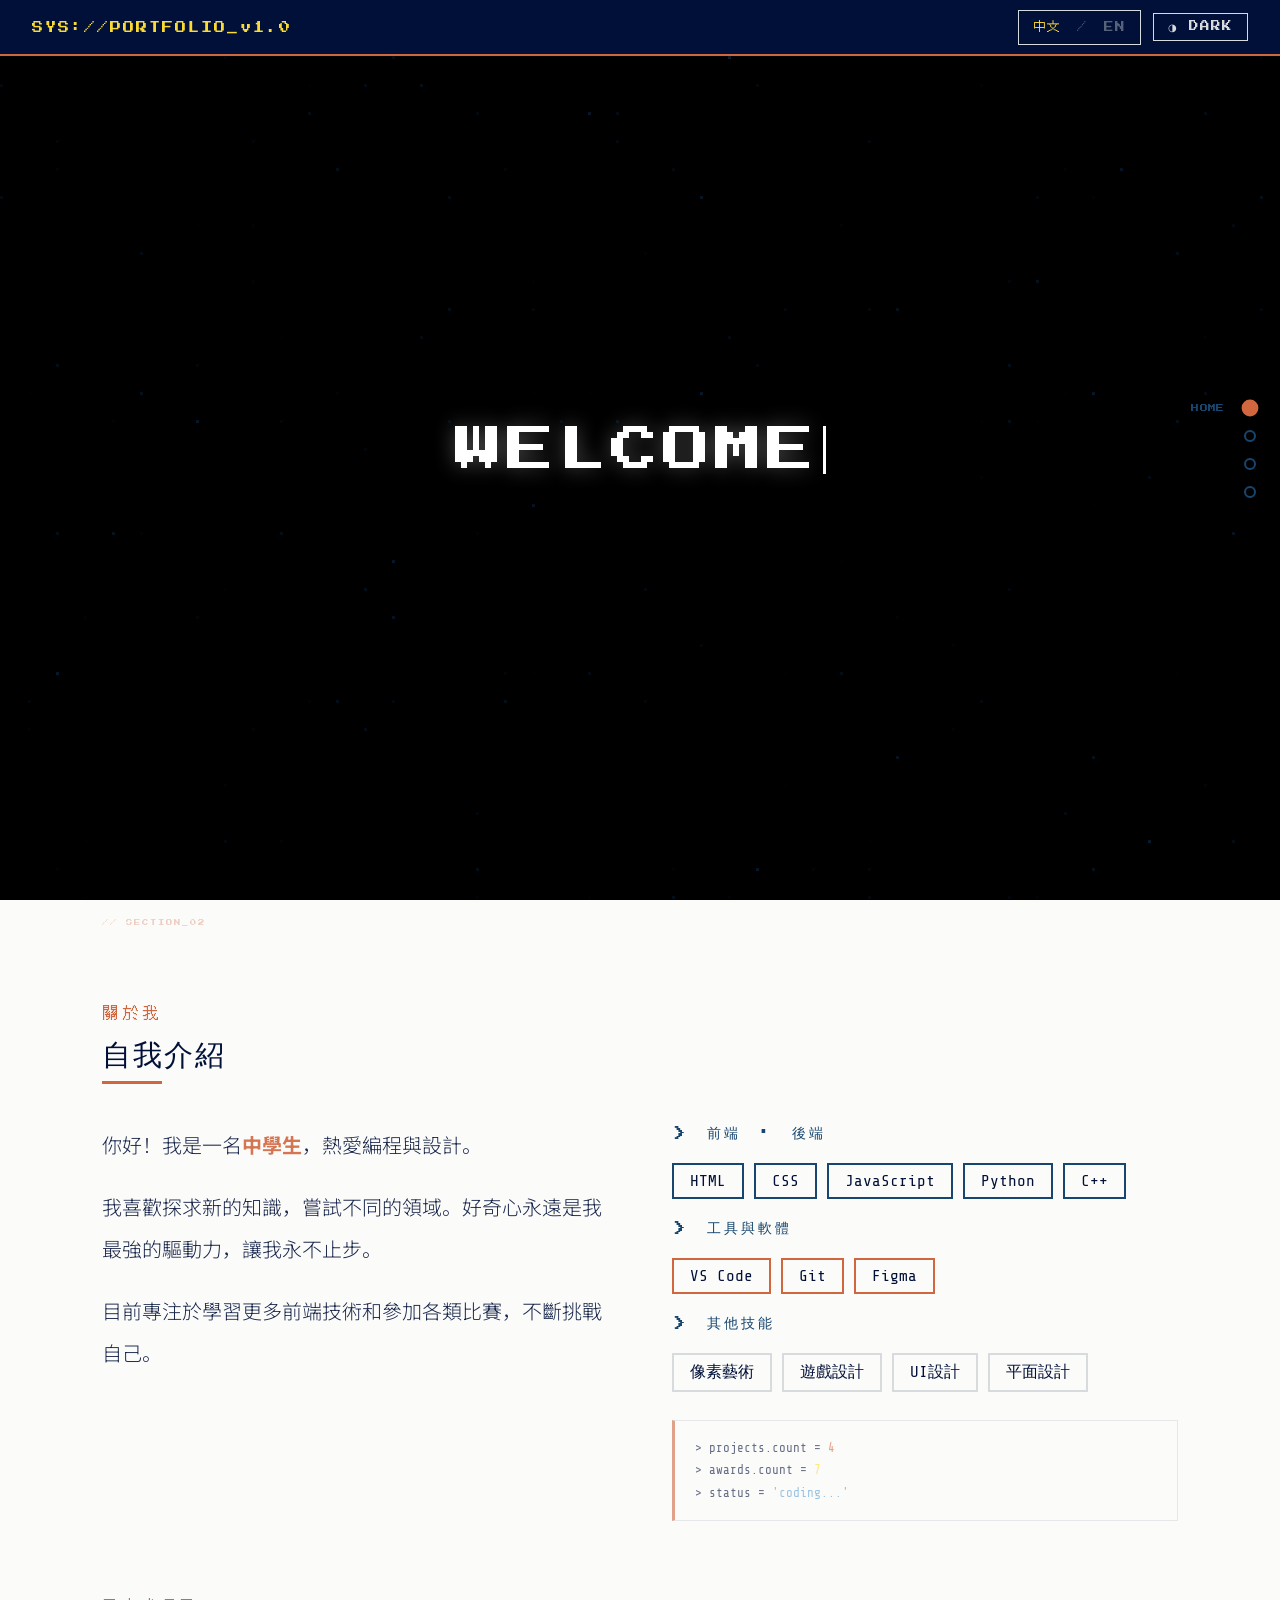
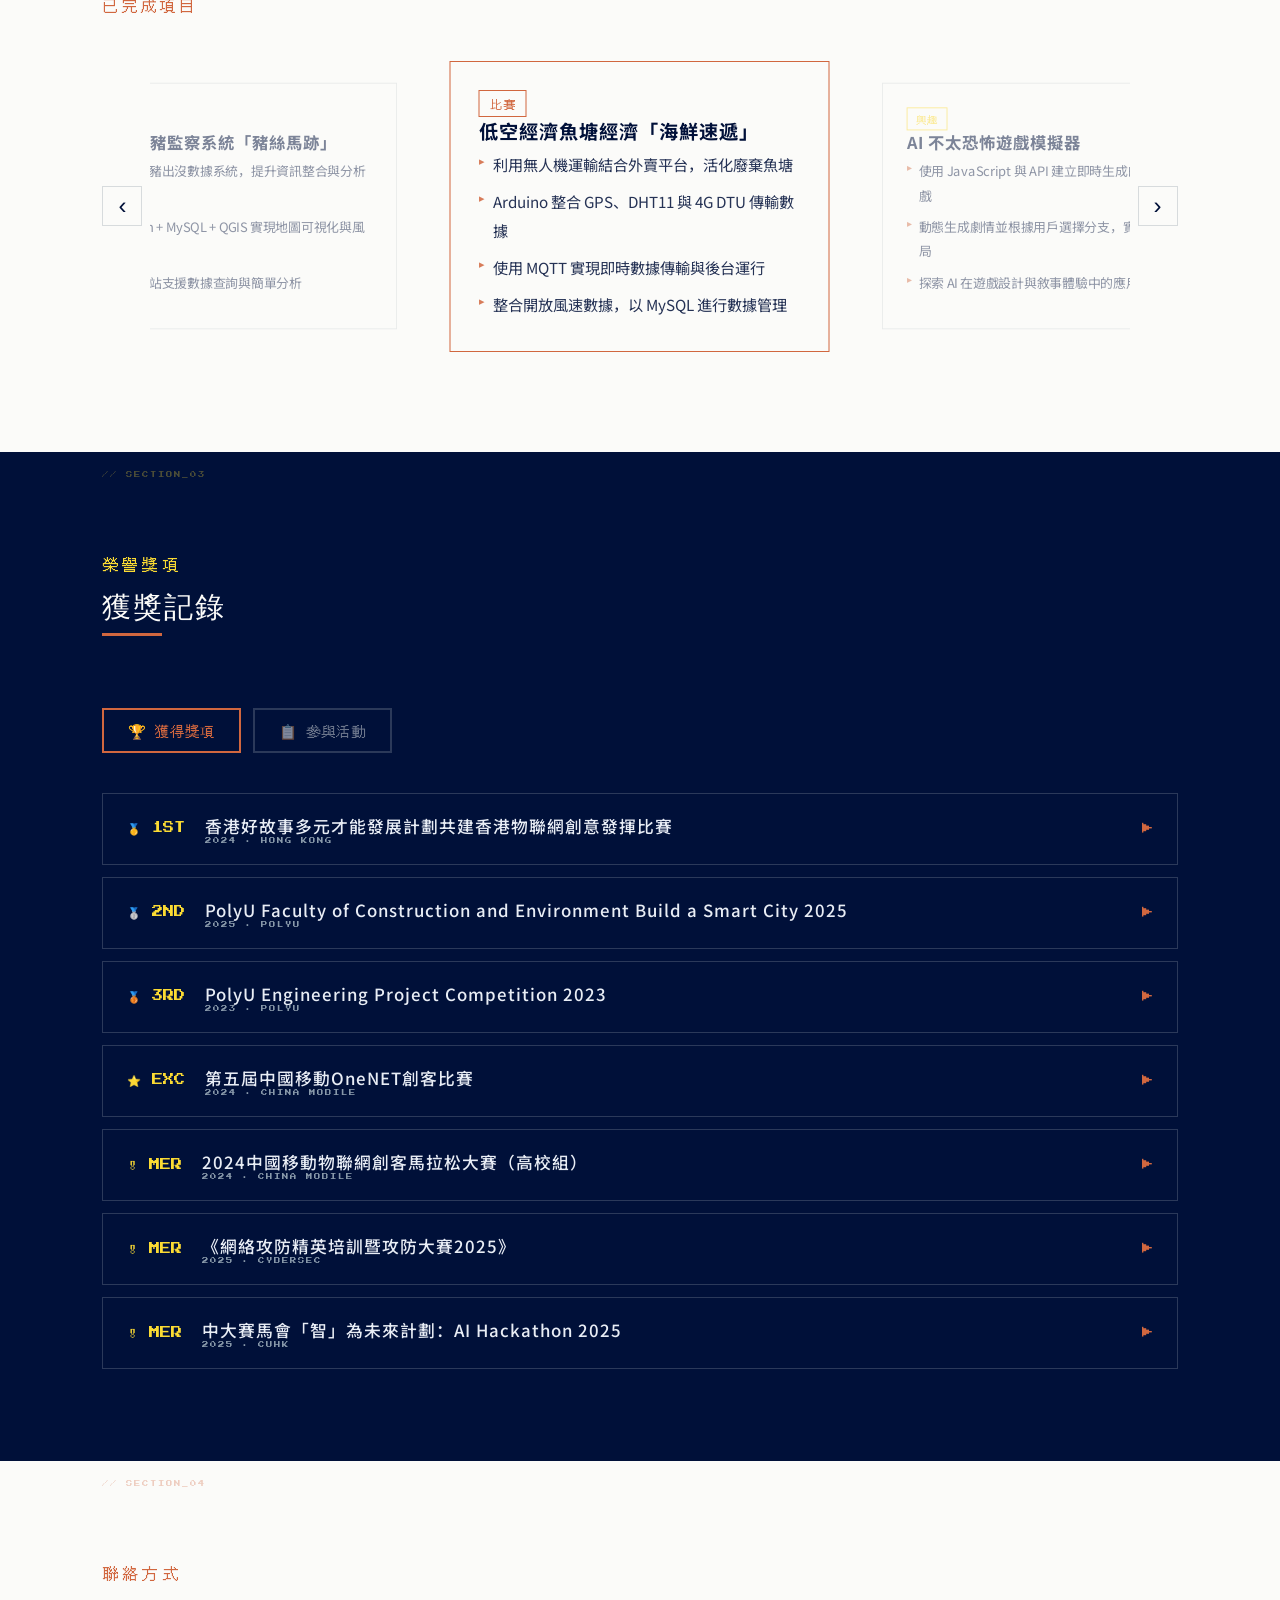
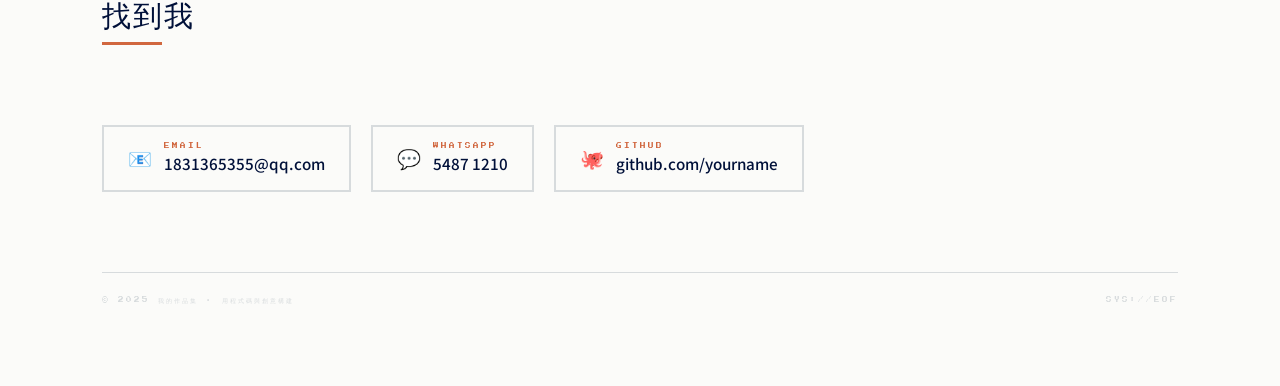
==== index.html @ a7e30c38 "Add files via upload" ====
<!DOCTYPE html>
<html lang="zh">
<head>
  <meta charset="UTF-8">
  <meta name="viewport" content="width=device-width, initial-scale=1.0">
  <title>我的作品集 | Portfolio</title>
  <link rel="stylesheet" href="portfolio.css">
</head>
<body>

<!-- ══════════════════════════════════
     頂欄 Topbar
     修改：.logo 文字
════════════════════════════════════ -->
<div id="topbar">
  <div class="logo">SYS://PORTFOLIO_v1.0</div>
  <div class="controls">
    <button id="lang-btn" onclick="toggleLang()" title="切換語言">
      <span id="lang-zh" class="lang-option active-lang" aria-label="中文">中文</span>
      <span class="lang-sep">/</span>
      <span id="lang-en" class="lang-option">EN</span>
    </button>
    <button id="dark-btn" onclick="toggleDark()">◑ DARK</button>
  </div>
</div>

<!-- ══════════════════════════════════
     側邊導航 Sidenav
════════════════════════════════════ -->
<div id="sidenav">
  <div class="nav-dot active" data-section="hero"    data-label="HOME"    onclick="scrollTo_('hero')"></div>
  <div class="nav-dot"        data-section="about"   data-label="ABOUT"   onclick="scrollTo_('about')"></div>
  <div class="nav-dot"        data-section="awards"  data-label="AWARDS"  onclick="scrollTo_('awards')"></div>
  <div class="nav-dot"        data-section="contact" data-label="CONTACT" onclick="scrollTo_('contact')"></div>
</div>


<!-- ══════════════════════════════════
     SECTION 1 — HERO
     修改：data-zh 名字、副標題
════════════════════════════════════ -->
<section id="hero">
  <canvas id="hero-canvas"></canvas>
  <canvas id="wave-canvas"></canvas>

  <div id="welcome-text" onclick="triggerReveal()">
    <span id="typed-text"></span><span class="blink-cursor"></span>
  </div>

  <div id="hero-reveal">
    <div>
      <div id="hero-name">
        <!-- ★ 改這裡：你的名字 -->
        <span data-zh="陳洛桐" data-en="Chan Lok Tung">陳洛桐</span>
        <!-- ★ 改這裡：副標題 -->
        <span class="subtitle"
              data-zh="中學生 · 創作者"
              data-en="STUDENT · CREATOR">
          中學生 · 創作者
        </span>
      </div>
    </div>
    <div id="bg-text">
      Hello World!<br>
      READY.<br>
      &gt; RUN portfolio.exe<br>
      LOADED.
    </div>
    <div id="alien-icon">👾</div>
  </div>
</section>


<!-- ══════════════════════════════════
     SECTION 2 — ABOUT
     修改：自我介紹段落、技能標籤、狀態數字
════════════════════════════════════ -->
<section id="about">
  <div class="corner-mark" style="top:20px;left:8vw">// SECTION_02</div>

  <div class="reveal">
    <div class="section-label" data-zh="關於我"  data-en="ABOUT ME">關於我</div>
    <div class="section-title" data-zh="自我介紹" data-en="INTRODUCTION">自我介紹</div>
  </div>

  <div class="about-grid">

    <!-- 左欄：自我介紹 -->
    <div class="about-bio reveal" style="transition-delay:0.1s">
      <!-- ★ 修改以下段落 -->
      <p data-zh='你好！我是一名<span class="highlight">中學生創作者</span>，熱愛編程與設計。'
         data-en='Hi! I am a <span class="highlight">student</span> passionate about coding and design.'>
        你好！我是一名<span class="highlight">中學生</span>，熱愛編程與設計。
      </p>
      <p data-zh="我喜歡探求新的知識，嘗試不同的領域。好奇心永遠是我最強的驅動力，讓我永不止步。"
         data-en="I love building interesting things with code, exploring the intersection of pixel art, web development and creative projects.">
        我喜歡探求新的知識，嘗試不同的領域。好奇心永遠是我最強的驅動力，讓我永不止步。
      </p>
      <p data-zh="目前專注於學習更多前端技術和參加各類比賽，不斷挑戰自己。"
         data-en="Currently focused on learning more frontend technologies and participating in competitions, constantly challenging myself.">
        目前專注於學習更多前端技術和參加各類比賽，不斷挑戰自己。
      </p>
    </div>

    <!-- 右欄：技能 + 狀態 -->
    <div class="skills-area reveal" style="transition-delay:0.25s">

      <!-- ★ 新增/刪除 .skill-tag 即可修改技能 -->
      <div class="skills-label">
        <span class="skill-arrow">&gt;</span> 
        <span data-zh="前端 · 後端" data-en="Front-end·Back-end">前端 · 後端</span>
      </div>
      <div class="skill-grid" style="margin-bottom:20px">
        <div class="skill-tag lang">HTML</div>
        <div class="skill-tag lang">CSS</div>
        <div class="skill-tag lang">JavaScript</div>
        <div class="skill-tag lang">Python</div>
        <div class="skill-tag lang">C++</div>
      </div>

      <div class="skills-label">
        <span class="skill-arrow">&gt;</span>
        <span data-zh="工具與軟體" data-en="TOOLS">工具與軟體</span>
      </div>
      <div class="skill-grid" style="margin-bottom:20px">
        <div class="skill-tag tool">VS Code</div>
        <div class="skill-tag tool">Git</div>
        <div class="skill-tag tool">Figma</div>
      </div>

      <div class="skills-label">
        <span class="skill-arrow">&gt;</span>
        <span data-zh="其他技能" data-en="OTHER">其他技能</span>
      </div>
      <div class="skill-grid">
        <div class="skill-tag other" data-zh="像素藝術"  data-en="Pixel Art">像素藝術</div>
        <div class="skill-tag other" data-zh="遊戲設計"  data-en="Game Design">遊戲設計</div>
        <div class="skill-tag other" data-zh="UI設計"    data-en="UI Design">UI設計</div>
        <div class="skill-tag other" data-zh="平面設計"  data-en="Graphic Design">平面設計</div>
      </div>

      <!-- ★ 修改數字 -->
      <div style="margin-top:28px;padding:16px 20px;border:1px solid var(--gray);border-left:3px solid var(--orange);font-family:var(--mono);font-size:0.78rem;line-height:1.8;color:var(--dark);opacity:0.6;">
        &gt; projects.count = <span style="color:var(--orange)">4</span><br>
        &gt; awards.count   = <span style="color:var(--yellow)">7</span><br>
        &gt; status         = <span style="color:#5a9fd4">'coding...'</span>
      </div>
    </div>
  </div>

  <!-- ── 項目輪播
       修改：複製/刪除 .project-card 區塊，共需保留至少 3 張
  ── -->
  <div class="projects-area reveal" style="transition-delay:0.3s; margin-top:72px;">
    <div class="section-label" data-zh="已完成項目" data-en="COMPLETED PROJECTS">已完成項目</div>

    <div class="carousel-wrap">
      <button class="carousel-arrow prev" onclick="moveCarousel(-1)">‹</button>
      <div class="carousel-clip">
        <div class="carousel-track" id="projectTrack">

          <!-- ★ 項目卡片 1 -->
          <div class="project-card">
            <div class="card-content">
              <div class="project-card-top"><span class="project-tag" data-zh="比賽" data-en="Competition">比賽</span></div>
              <!-- <div class="project-image"><span class="placeholder">[ 新增圖片 ]</span></div> -->
              <div class="project-name" data-zh="香港野豬監察系統「豬絲馬跡」" data-en='HK Wild Boar Monitoring System "Pig Tracks"'>香港野豬監察系統「豬絲馬跡」</div>
              <div class="project-desc"><ul>
                <li data-zh="建立野豬出沒數據系統，提升資訊整合與分析效率" data-en="Built a wild boar sighting data system to improve information integration and analysis efficiency">建立野豬出沒數據系統，提升資訊整合與分析效率</li>
                <li data-zh="Python + MySQL + QGIS 實現地圖可視化與風險標示" data-en="Python + MySQL + QGIS for map visualization and risk marking">Python + MySQL + QGIS 實現地圖可視化與風險標示</li>
                <li data-zh="開發網站支援數據查詢與簡單分析" data-en="Developed a website supporting data querying and basic analysis">開發網站支援數據查詢與簡單分析</li>
              </ul></div>
            </div>
          </div>

          <!-- ★ 項目卡片 2（預設中間，active） -->
          <div class="project-card active">
            <div class="card-content">
              <div class="project-card-top"><span class="project-tag" data-zh="比賽" data-en="Competition">比賽</span></div>
              <!-- <div class="project-image"><span class="placeholder">[ 新增圖片 ]</span></div> -->
              <div class="project-name" data-zh="低空經濟魚塘經濟「海鮮速遞」" data-en='Low-Altitude Economy Fish Pond "Seafood Express"'>低空經濟魚塘經濟「海鮮速遞」</div>
              <div class="project-desc"><ul>
                <li data-zh="利用無人機運輸結合外賣平台，活化廢棄魚塘" data-en="Utilized drone delivery combined with a food delivery platform to revitalize abandoned fish ponds">利用無人機運輸結合外賣平台，活化廢棄魚塘</li>
                <li data-zh="Arduino 整合 GPS、DHT11 與 4G DTU 傳輸數據" data-en="Arduino integrated with GPS, DHT11, and 4G DTU for data transmission">Arduino 整合 GPS、DHT11 與 4G DTU 傳輸數據</li>
                <li data-zh="使用 MQTT 實現即時數據傳輸與後台運行" data-en="Used MQTT for real-time data transmission and backend operation">使用 MQTT 實現即時數據傳輸與後台運行</li>
                <li data-zh="整合開放風速數據，以 MySQL 進行數據管理" data-en="Integrated open wind speed data with MySQL for data management">整合開放風速數據，以 MySQL 進行數據管理</li>
              </ul></div>
            </div>
          </div>

          <!-- ★ 項目卡片 3 -->
          <div class="project-card">
            <div class="card-content">
              <div class="project-card-top"><span class="project-tag interest" data-zh="興趣" data-en="Personal">興趣</span></div>
              <!-- <div class="project-image"><span class="placeholder">[ 新增圖片 ]</span></div> -->
              <div class="project-name" data-zh="AI 不太恐怖遊戲模擬器" data-en="AI Not-Too-Scary Horror Game Simulator">AI 不太恐怖遊戲模擬器</div>
              <div class="project-desc"><ul>
                <li data-zh="使用 JavaScript 與 API 建立即時生成的互動遊戲" data-en="Built a real-time generated interactive game using JavaScript and APIs">使用 JavaScript 與 API 建立即時生成的互動遊戲</li>
                <li data-zh="動態生成劇情並根據用戶選擇分支，實現多結局" data-en="Dynamically generated storylines with branching choices, achieving multiple endings">動態生成劇情並根據用戶選擇分支，實現多結局</li>
                <li data-zh="探索 AI 在遊戲設計與敘事體驗中的應用" data-en="Explored AI applications in game design and narrative experiences">探索 AI 在遊戲設計與敘事體驗中的應用</li>
              </ul></div>
            </div>
          </div>

          <!-- ★ 項目卡片 4 -->
          <div class="project-card">
            <div class="card-content">
              <div class="project-card-top"><span class="project-tag interest" data-zh="興趣" data-en="Personal">興趣</span></div>
              <!-- <div class="project-image"><span class="placeholder">[ 新增圖片 ]</span></div> -->
              <div class="project-name" data-zh="校園出勤與記錄系統（SBA）" data-en="Campus Attendance &amp; Record System (SBA)">校園出勤與記錄系統（SBA）</div>
              <div class="project-desc"><ul>
                <li data-zh="建立學生出勤記錄系統，整合 Arduino 拍卡裝置與後端服務" data-en="Built a student attendance system integrating Arduino card-tapping devices with backend services">建立學生出勤記錄系統，整合 Arduino 拍卡裝置與後端服務</li>
                <li data-zh="使用 Python（Client/Server）與 MySQL 管理數據" data-en="Used Python (Client/Server) and MySQL for data management">使用 Python（Client/Server）與 MySQL 管理數據</li>
                <li data-zh="開發網頁介面，顯示遲到記錄及全校統計分析" data-en="Developed a web interface displaying late records and school-wide statistical analysis">開發網頁介面，顯示遲到記錄及全校統計分析</li>
              </ul></div>
            </div>
          </div>

        </div>
      </div>
      <button class="carousel-arrow next" onclick="moveCarousel(1)">›</button>
    </div>
  </div>

</section>


<!-- ══════════════════════════════════
     SECTION 3 — AWARDS
     修改：複製 .award-item 區塊即可新增一條
     注意：修改 award-rank / award-name / award-year / award-desc
════════════════════════════════════ -->
<section id="awards">
  <div class="corner-mark" style="top:20px;left:8vw;color:var(--yellow);opacity:0.3">// SECTION_03</div>

  <div class="reveal">
    <div class="section-label" data-zh="榮譽獎項"   data-en="HONORS &amp; AWARDS">榮譽獎項</div>
    <div class="section-title" data-zh="獲獎記錄"   data-en="AWARD RECORDS">獲獎記錄</div>
  </div>

  <!-- 分頁切換 -->
  <div class="award-tabs reveal" style="transition-delay:0.1s">
    <button class="award-tab active" id="tab-prizes"     onclick="switchTab('prizes')">
      <span data-zh="🏆 獲得獎項" data-en="🏆 PRIZES">🏆 獲得獎項</span>
    </button>
    <button class="award-tab"        id="tab-activities" onclick="switchTab('activities')">
      <span data-zh="📋 參與活動" data-en="📋 ACTIVITIES">📋 參與活動</span>
    </button>
  </div>

  <!-- ── 獎項列表 ── -->
  <div class="award-list reveal" id="list-prizes" style="transition-delay:0.15s">

    <div class="award-item" onclick="toggleAward(this)">
      <div class="award-header">
        <div class="award-left">
          <div class="award-rank">🥇 1ST</div>
          <div>
            <div class="award-name"
                 data-zh="香港好故事多元才能發展計劃共建香港物聯網創意發揮比賽"
                 data-en="HK Good Stories IoT Creative Competition">
              香港好故事多元才能發展計劃共建香港物聯網創意發揮比賽
            </div>
            <div class="award-year">2024 · HONG KONG</div>
          </div>
        </div>
        <div class="award-toggle">▶</div>
      </div>
      <div class="award-detail"><div class="award-detail-inner">
        <div class="award-desc"
             data-zh="獲得卓越物聯網方案獎、最佳科技運用獎、最具原創性方案大獎及最優秀口頭報告四項大獎。"
             data-en="Won 1st Place / Champion, also awarded Best IoT Solution, Best Technology Application, Most Original Solution, and Best Oral Presentation.">
          獲得卓越物聯網方案獎、最佳科技運用獎、最具原創性方案大獎及最優秀口頭報告四項大獎。
        </div>
        <div class="award-photo"><img src="jupas/活動/iot.jpg" alt="IOT比賽證書" style="width:100%;height:100%;object-fit:cover;"></div>
      </div></div>
    </div>

    <div class="award-item" onclick="toggleAward(this)">
      <div class="award-header">
        <div class="award-left">
          <div class="award-rank">🥈 2ND</div>
          <div>
            <div class="award-name"
                 data-zh="PolyU Faculty of Construction and Environment Build a Smart City 2025"
                 data-en="PolyU FCE Build a Smart City 2025">
              PolyU Faculty of Construction and Environment Build a Smart City 2025
            </div>
            <div class="award-year">2025 · POLYU</div>
          </div>
        </div>
        <div class="award-toggle">▶</div>
      </div>
      <div class="award-detail"><div class="award-detail-inner">
        <div class="award-desc"
             data-zh="於香港理工大學建設及環境學院舉辦的「建設智慧城市」比賽中榮獲亞軍（1st Runner-up）。"
             data-en="Awarded 1st Runner-up in the PolyU FCE Build a Smart City Competition 2025.">
          於香港理工大學建設及環境學院舉辦的「建設智慧城市」比賽中榮獲亞軍（1st Runner-up）。
        </div>
        <div class="award-photo"><img src="jupas/活動/lsgi.jpg" alt="PolyU FCE Smart City 證書" style="width:100%;height:100%;object-fit:cover;"></div>
      </div></div>
    </div>

    <div class="award-item" onclick="toggleAward(this)">
      <div class="award-header">
        <div class="award-left">
          <div class="award-rank">🥉 3RD</div>
          <div>
            <div class="award-name"
                 data-zh="PolyU Engineering Project Competition 2023"
                 data-en="PolyU Engineering Project Competition 2023">
              PolyU Engineering Project Competition 2023
            </div>
            <div class="award-year">2023 · POLYU</div>
          </div>
        </div>
        <div class="award-toggle">▶</div>
      </div>
      <div class="award-detail"><div class="award-detail-inner">
        <div class="award-desc"
             data-zh="於香港理工大學工程項目比賽中榮獲季軍（2nd Runner-up）。"
             data-en="Awarded 2nd Runner-up in the PolyU Engineering Project Competition 2023.">
          於香港理工大學工程項目比賽中榮獲季軍（2nd Runner-up）。
        </div>
        <div class="award-photo"><img src="jupas/證書/poly_Engineering.jpg" alt="PolyU Engineering 證書" style="width:100%;height:100%;object-fit:cover;"></div>
      </div></div>
    </div>

    <div class="award-item" onclick="toggleAward(this)">
      <div class="award-header">
        <div class="award-left">
          <div class="award-rank">⭐ EXC</div>
          <div>
            <div class="award-name"
                 data-zh="第五屆中國移動OneNET創客比賽"
                 data-en="5th China Mobile OneNET Maker Competition">
              第五屆中國移動OneNET創客比賽
            </div>
            <div class="award-year">2024 · CHINA MOBILE</div>
          </div>
        </div>
        <div class="award-toggle">▶</div>
      </div>
      <div class="award-detail"><div class="award-detail-inner">
        <div class="award-desc"
             data-zh="獲頒卓越證書（Certificate of Excellence）。"
             data-en="Awarded Certificate of Excellence.">
          獲頒卓越證書（Certificate of Excellence）。
        </div>
        <div class="award-photo"><img src="jupas/活動/onenet.jpg" alt="OneNET創客比賽證書" style="width:100%;height:100%;object-fit:cover;"></div>
      </div></div>
    </div>

    <div class="award-item" onclick="toggleAward(this)">
      <div class="award-header">
        <div class="award-left">
          <div class="award-rank">🎖 MER</div>
          <div>
            <div class="award-name"
                 data-zh="2024中國移動物聯網創客馬拉松大賽（高校組）"
                 data-en="2024 China Mobile IoT Maker Marathon (College Group)">
              2024中國移動物聯網創客馬拉松大賽（高校組）
            </div>
            <div class="award-year">2024 · CHINA MOBILE</div>
          </div>
        </div>
        <div class="award-toggle">▶</div>
      </div>
      <div class="award-detail"><div class="award-detail-inner">
        <div class="award-desc"
             data-zh="獲頒優異證書（Certificate of Merit）。"
             data-en="Awarded Certificate of Merit.">
          獲頒優異證書（Certificate of Merit）。
        </div>
        <div class="award-photo"><img src="jupas/活動/馬拉松.jpg" alt="OneNET馬拉松證書" style="width:100%;height:100%;object-fit:cover;"></div>
      </div></div>
    </div>

    <div class="award-item" onclick="toggleAward(this)">
      <div class="award-header">
        <div class="award-left">
          <div class="award-rank">🎖 MER</div>
          <div>
            <div class="award-name"
                 data-zh="《網絡攻防精英培訓暨攻防大賽2025》"
                 data-en="Cyber Attack &amp; Defense Elite Competition 2025">
              《網絡攻防精英培訓暨攻防大賽2025》
            </div>
            <div class="award-year">2025 · CYBERSEC</div>
          </div>
        </div>
        <div class="award-toggle">▶</div>
      </div>
      <div class="award-detail"><div class="award-detail-inner">
        <div class="award-desc"
             data-zh="參與網絡安全攻防大賽，獲頒優異證書（Certificate of Merit）。"
             data-en="Participated in the Cyber Attack &amp; Defense Elite Competition 2025, awarded Certificate of Merit.">
          參與網絡安全攻防大賽，獲頒優異證書（Certificate of Merit）。
        </div>
        <div class="award-photo"><img src="jupas/證書/飛入尋常百姓家.jpg" alt="網絡攻防大賽證書" style="width:100%;height:100%;object-fit:cover;"></div>
      </div></div>
    </div>

    <div class="award-item" onclick="toggleAward(this)">
      <div class="award-header">
        <div class="award-left">
          <div class="award-rank">🎖 MER</div>
          <div>
            <div class="award-name"
                 data-zh="中大賽馬會「智」為未來計劃：AI Hackathon 2025"
                 data-en="CUHK Jockey Club AI for Future: AI Hackathon 2025">
              中大賽馬會「智」為未來計劃：AI Hackathon 2025
            </div>
            <div class="award-year">2025 · CUHK</div>
          </div>
        </div>
        <div class="award-toggle">▶</div>
      </div>
      <div class="award-detail"><div class="award-detail-inner">
        <div class="award-desc"
             data-zh="參與中大賽馬會主辦的AI Hackathon，獲頒優異證書（Certificate of Merit）。"
             data-en="Participated in the CUHK Jockey Club AI Hackathon 2025, awarded Certificate of Merit.">
          參與中大賽馬會主辦的AI Hackathon，獲頒優異證書（Certificate of Merit）。
        </div>
        <div class="award-photo"><img src="jupas/活動/hackthon.jpg" alt="AIHackathon" style="width:100%;height:100%;object-fit:cover;"></div>
      </div></div>
    </div>

  </div>

  <!-- ── 參與活動列表 ── -->
  <div class="award-list reveal" id="list-activities" style="display:none; transition-delay:0.15s">

    <div class="award-item" onclick="toggleAward(this)">
      <div class="award-header">
        <div class="award-left">
          <div class="award-rank">💼 INT</div>
          <div>
            <div class="award-name"
                 data-zh="Young Tech Talents Nurturing Scheme — Internship Taster Program 2025"
                 data-en="Young Tech Talents Nurturing Scheme — Internship Taster Program 2025">
              Young Tech Talents Nurturing Scheme — Internship Taster Program 2025
            </div>
            <div class="award-year">2025 · INTERNSHIP</div>
          </div>
        </div>
        <div class="award-toggle">▶</div>
      </div>
      <div class="award-detail"><div class="award-detail-inner">
        <div class="award-desc"
             data-zh="參與青年科技人才培育計劃實習體驗項目，獲頒參與證書。"
             data-en="Participated in the Young Tech Talents Nurturing Scheme Internship Taster Program 2025, awarded Certificate of Participation.">
          參與青年科技人才培育計劃實習體驗項目，獲頒參與證書。
        </div>
      </div></div>
    </div>

    <div class="award-item" onclick="toggleAward(this)">
      <div class="award-header">
        <div class="award-left">
          <div class="award-rank">🏫 CLB</div>
          <div>
            <div class="award-name"
                 data-zh="校內學會及活動 — 機械工程 / 機器人 / 電腦 / 資訊科技"
                 data-en="School Club &amp; Activities — Robotics / Engineering / IT">
              校內學會及活動 — MiTeen
            </div>
            <div class="award-year">2023 – 2025 · SCHOOL</div>
          </div>
        </div>
        <div class="award-toggle">▶</div>
      </div>
      <div class="award-detail"><div class="award-detail-inner">
        <div class="award-desc"
             data-zh="持續參與校內機械工程、機器人、工程、電腦及資訊科技相關學會與活動，負責學校Singcon和OpenDay，涵蓋2023至2025年度。"
             data-en="Consistently participated in school clubs and activities related to Robotics, Engineering, Computer Science, and IT from 2023 to 2025.">
          持續參與校內STEM相關學會與活動，涵蓋2023至2025年度。
        </div>
        <div class="award-photo"><img src="jupas/活動/Openday.png" alt="Openday" style="width:100%;height:100%;object-fit:cover;"></div>
      </div></div>
    </div>

  </div>
</section>


<!-- ══════════════════════════════════
     SECTION 4 — CONTACT
     修改：href、帳號值
════════════════════════════════════ -->
<section id="contact">
  <div class="corner-mark" style="top:20px;left:8vw">// SECTION_04</div>

  <div class="reveal">
    <div class="section-label" data-zh="聯絡方式" data-en="CONTACT">聯絡方式</div>
    <div class="section-title" data-zh="找到我"   data-en="FIND ME">找到我</div>
  </div>

  <div class="contact-grid reveal" style="transition-delay:0.1s">
    <!-- ★ 修改 href 和帳號 -->
    <a class="contact-card" href="mailto:your@email.com">
      <span class="contact-icon">📧</span>
      <div>
        <span class="contact-label">EMAIL</span>
        <span class="contact-value">1831365355@qq.com</span>
      </div>
    </a>
    <a class="contact-card" href="#">
      <span class="contact-icon">💬</span>
      <div>
        <span class="contact-label">WHATSAPP</span>
        <span class="contact-value">5487 1210</span>
      </div>
    </a>
    <a class="contact-card" href="#">
      <span class="contact-icon">🐙</span>
      <div>
        <span class="contact-label">GITHUB</span>
        <span class="contact-value">github.com/yourname</span>
      </div>
    </a>
  </div>

  <div class="footer-line reveal" style="transition-delay:0.2s">
    <!-- ★ 修改版權年份 -->
    <span data-zh="© 2025 我的作品集 · 用程式碼與創意構建"
          data-en="© 2025 MY PORTFOLIO · BUILT WITH CODE &amp; CREATIVITY">
      © 2025 我的作品集 · 用程式碼與創意構建
    </span>
    <span>SYS://EOF</span>
  </div>
</section>


<!-- ══════════════════════════════════
     JavaScript
     各模塊以編號標注，方便定位修改
════════════════════════════════════ -->
<script>

/* ── 1. Hero：像素點背景動畫 ── */
const hCanvas = document.getElementById('hero-canvas');
const hCtx    = hCanvas.getContext('2d');
let dots = [];

function resizeHCanvas() {
  hCanvas.width  = window.innerWidth;
  hCanvas.height = window.innerHeight;
  dots = [];
  const sz = 28;
  for (let x = 0; x < hCanvas.width; x += sz)
    for (let y = 0; y < hCanvas.height; y += sz)
      if (Math.random() > 0.85)
        dots.push({ x, y, alpha: Math.random()*0.4+0.05, speed: Math.random()*0.008+0.003, phase: Math.random()*Math.PI*2 });
}
resizeHCanvas();
window.addEventListener('resize', resizeHCanvas);

let heroAnim = true;
function animHero(t) {
  if (!heroAnim) return;
  hCtx.clearRect(0, 0, hCanvas.width, hCanvas.height);
  dots.forEach(d => {
    const a = d.alpha * (0.5 + 0.5 * Math.sin(t * 0.001 * d.speed * 300 + d.phase));
    hCtx.fillStyle = `rgba(23,70,112,${a})`;
    hCtx.fillRect(d.x, d.y, 3, 3);
  });
  requestAnimationFrame(animHero);
}
requestAnimationFrame(animHero);

/* ── 2. Hero：打字動畫 ── */
const typedEl = document.getElementById('typed-text');
let ti = 0;
function typeChar() {
  if (ti <= 'WELCOME'.length) { typedEl.textContent = 'WELCOME'.slice(0, ti++); setTimeout(typeChar, 140); }
}
setTimeout(typeChar, 600);

/* ── 3. Hero：像素波浪展開 ── */
const wCanvas = document.getElementById('wave-canvas');
const wCtx    = wCanvas.getContext('2d');
wCanvas.width = window.innerWidth; wCanvas.height = window.innerHeight;
window.addEventListener('resize', () => { wCanvas.width = window.innerWidth; wCanvas.height = window.innerHeight; });

let waveRunning = false;
function triggerReveal() {
  if (waveRunning) return;
  waveRunning = true; heroAnim = false;

  const heroReveal  = document.getElementById('hero-reveal');
  const heroName    = document.getElementById('hero-name');
  const bgText      = document.getElementById('bg-text');
  const alienIcon   = document.getElementById('alien-icon');
  const welcomeText = document.getElementById('welcome-text');
  welcomeText.style.pointerEvents = 'none';

  const cx = wCanvas.width/2, cy = wCanvas.height/2;
  const PIXEL = 8, cols = Math.ceil(wCanvas.width/PIXEL)+2, rows = Math.ceil(wCanvas.height/PIXEL)+2;
  const maxDist = Math.sqrt(cx*cx+cy*cy)/PIXEL+2;
  const revealed = new Set(); let frame = 0; const speed = 1.5;
  heroName.style.transform = 'translateX(-20px)';

  function waveStep() {
    const radius = frame * speed;
    for (let col=0; col<cols; col++) for (let row=0; row<rows; row++) {
      const key = `${col},${row}`;
      if (revealed.has(key)) continue;
      const dist = Math.sqrt((col-cx/PIXEL)**2+(row-cy/PIXEL)**2);
      if (dist <= radius + Math.sin(dist*0.8-frame*0.2)*2.5) {
        revealed.add(key); wCtx.fillStyle='#fbfbf9'; wCtx.fillRect(col*PIXEL,row*PIXEL,PIXEL,PIXEL);
      }
    }
    frame++;
    if (frame > maxDist/speed+20) {
      heroReveal.style.opacity='1'; heroReveal.style.pointerEvents='auto';
      setTimeout(()=>{ heroName.style.opacity='1'; heroName.style.transition='opacity 0.8s ease, transform 0.8s ease'; heroName.style.transform='none'; }, 200);
      setTimeout(()=>{ bgText.style.opacity='1'; bgText.style.transition='opacity 1s ease'; alienIcon.style.opacity='1'; alienIcon.style.transition='opacity 1s ease'; }, 600);
      welcomeText.style.display='none'; return;
    }
    requestAnimationFrame(waveStep);
  }
  requestAnimationFrame(waveStep);
}

/* ── 4. 獎項：分頁切換 ── */
function switchTab(tab) {
  document.getElementById('list-prizes').style.display     = tab==='prizes'     ? 'block' : 'none';
  document.getElementById('list-activities').style.display = tab==='activities' ? 'block' : 'none';
  document.getElementById('tab-prizes').classList.toggle('active',     tab==='prizes');
  document.getElementById('tab-activities').classList.toggle('active', tab==='activities');
  document.querySelectorAll('.award-item.open').forEach(a=>a.classList.remove('open'));
}

/* ── 5. 獎項：展開/收起 ── */
function toggleAward(el) {
  const isOpen = el.classList.contains('open');
  document.querySelectorAll('.award-item.open').forEach(a=>a.classList.remove('open'));
  if (!isOpen) el.classList.add('open');
}

/* ── 6. 導航：捲動定位 ── */
function scrollTo_(id) { document.getElementById(id).scrollIntoView({ behavior:'smooth' }); }

/* ── 7. 夜間模式 ── */
let isDark = false;
function toggleDark() {
  isDark = !isDark;
  document.documentElement.setAttribute('data-theme', isDark ? 'dark' : '');
  document.getElementById('dark-btn').classList.toggle('active', isDark);
}

/* ── 10. 語言切換 ── */
let isEn = false;
function toggleLang() {
  isEn = !isEn;
  document.getElementById('lang-btn').classList.toggle('active', isEn);
  document.getElementById('lang-zh').classList.toggle('active-lang', !isEn);
  document.getElementById('lang-en').classList.toggle('active-lang',  isEn);
  document.querySelectorAll('[data-zh]').forEach(el=>{
    const val = isEn ? el.getAttribute('data-en') : el.getAttribute('data-zh');
    if (val) el.innerHTML = val;
  });
  document.documentElement.lang = isEn ? 'en' : 'zh';
}

/* ── 11. 項目輪播 ── */
const projTrack = document.getElementById('projectTrack');
const projClip  = projTrack.parentElement;
const CARD_W = 380 + 24; // 卡片寬 + gap
let busy = false;

function setActive() {
  [...projTrack.children].forEach(c=>c.classList.remove('active'));
  projTrack.children[1].classList.add('active');
}
function centerTrack() {
  const c = projTrack.children[1];
  if (!c) return;
  projTrack.style.transform = `translateX(${projClip.offsetWidth/2 - c.offsetLeft - c.offsetWidth/2}px)`;
}
function moveCarousel(dir) {
  if (busy) return; busy=true; centerTrack();
  const cur = parseFloat(projTrack.style.transform.match(/-?\d+\.?\d*/)?.[0]||0);
  if (dir===1) {
    projTrack.style.transition='transform 0.4s cubic-bezier(0.25,0.1,0.25,1)';
    projTrack.style.transform=`translateX(${cur-CARD_W}px)`;
    setTimeout(()=>{ projTrack.style.transition='none'; projTrack.appendChild(projTrack.firstElementChild); centerTrack(); setActive(); busy=false; },420);
  } else {
    projTrack.style.transition='none';
    projTrack.insertBefore(projTrack.lastElementChild,projTrack.firstElementChild);
    centerTrack();
    const cur2=parseFloat(projTrack.style.transform.match(/-?\d+\.?\d*/)?.[0]||0);
    projTrack.style.transform=`translateX(${cur2-CARD_W}px)`;
    projTrack.offsetHeight;
    requestAnimationFrame(()=>requestAnimationFrame(()=>{
      projTrack.style.transition='transform 0.4s cubic-bezier(0.25,0.1,0.25,1)';
      projTrack.style.transform=`translateX(${cur2}px)`;
      setTimeout(()=>{ busy=false; },420);
    }));
    setActive();
  }
}

// 初始化輪播與導航觀察器（須在 DOM 就緒後執行）
centerTrack(); setActive();
window.addEventListener('resize',()=>{ projTrack.style.transition='none'; centerTrack(); });

// 觀察器需在元素存在後執行，移至此處確保順序正確
const _navObs = new IntersectionObserver(entries=>{
  entries.forEach(e=>{
    if(!e.isIntersecting) return;
    document.querySelectorAll('.nav-dot').forEach(d=>d.classList.remove('active'));
    const dot=document.querySelector(`.nav-dot[data-section="${e.target.id}"]`);
    if(dot) dot.classList.add('active');
  });
},{ threshold:0.4 });
['hero','about','awards','contact'].forEach(id=>{ const el=document.getElementById(id); if(el) _navObs.observe(el); });

const _revObs = new IntersectionObserver(entries=>{
  entries.forEach(e=>{ if(e.isIntersecting) e.target.classList.add('visible'); });
},{ threshold:0.15 });
document.querySelectorAll('.reveal').forEach(el=>_revObs.observe(el));

/* ── 12. 圖片燈箱 ── */
function openLightbox(src) {
  document.getElementById('lightbox-img').src = src;
  document.getElementById('lightbox').classList.add('show');
  document.body.style.overflow = 'hidden';
}
function closeLightbox() {
  document.getElementById('lightbox').classList.remove('show');
  document.body.style.overflow = '';
}
// 點擊 .award-photo 內的 img 時開啟燈箱
document.querySelectorAll('.award-photo img').forEach(img => {
  img.style.cursor = 'pointer';
  img.addEventListener('click', e => { e.stopPropagation(); openLightbox(img.src); });
});
// ESC 關閉
document.addEventListener('keydown', e => { if (e.key === 'Escape') closeLightbox(); });

</script>
<!-- ══════════════════════════════════
     燈箱 Lightbox
════════════════════════════════════ -->
<div id="lightbox" onclick="closeLightbox()">
  <button id="lightbox-close" onclick="closeLightbox()">✕ CLOSE</button>
  <img id="lightbox-img" src="" alt="">
</div>

</body>
</html>
---- portfolio.css ----
/* ============================================================
   PORTFOLIO.CSS
   作者：我的名字
   結構：
     1. 字體引入
     2. CSS 變量（主題色 / 字體）
     3. 全局重置
     4. 佈局工具（.reveal、.corner-mark）
     5. 頂欄 Topbar
     6. 側邊導航 Sidenav
     7. Section 1 — Hero
     8. Section 2 — About
     9. Section 2 — Projects Carousel
    10. Section 3 — Awards
    11. Section 4 — Contact
    12. 響應式
   ============================================================ */

/* ── 1. 字體引入 ── */
@import url('https://fonts.googleapis.com/css2?family=Press+Start+2P&family=Share+Tech+Mono&family=DotGothic16&family=Noto+Sans+SC:wght@300;400;700&display=swap');

/* ── 2. CSS 變量 ── */
:root {
  /* 主題色 */
  --bg:     #fbfbf9;
  --gray:   #d7dbdd;
  --dark:   #001039;
  --blue:   #174670;
  --orange: #d1673f;
  --yellow: #fbdb33;

  /* 字體 */
  --pixel-font: 'Press Start 2P', monospace;
  --mono:       'Share Tech Mono', monospace;
  --dot:        'DotGothic16', monospace;
  --body:       'Noto Sans SC', sans-serif;

  /* 獎項區專屬（亮色模式保持深藍） */
  --awards-bg:     #001039;
  --awards-border: rgba(215,219,221,0.2);
  --awards-text:   #d7dbdd;
}

[data-theme="dark"] {
  --bg:   #060d1f;
  --gray: #2a3555;
  --dark: #e8edf5;
  --blue: #5a9fd4;

  /* 獎項區夜間與其他區同色 */
  --awards-bg:     #060d1f;
  --awards-border: rgba(90,159,212,0.2);
  --awards-text:   #c8d4e8;
}

/* ── 3. 全局重置 ── */
*    { margin: 0; padding: 0; box-sizing: border-box; }
html { scroll-behavior: smooth; }

body {
  background:   var(--bg);
  color:        var(--dark);
  font-family:  var(--body);
  transition:   background 0.4s, color 0.4s;
  overflow-x:   hidden;
}

/* ── 4. 佈局工具 ── */
.reveal {
  opacity: 0;
  transform: translateY(24px);
  transition: opacity 0.7s ease, transform 0.7s ease;
}
.reveal.visible {
  opacity: 1;
  transform: none;
}

.corner-mark {
  position: absolute;
  font-family: var(--pixel-font);
  font-size: 0.4rem;
  color: var(--orange);
  opacity: 0.3;
  letter-spacing: 2px;
  pointer-events: none;
}

/* 通用 section 標籤 */
.section-label {
  font-family: var(--dot);
  font-size: 1rem;
  color: var(--orange);
  letter-spacing: 4px;
  margin-bottom: 12px;
}
.section-title {
  font-family: var(--pixel-font);
  font-size: clamp(1rem, 3vw, 1.8rem);
  color: var(--dark);
  letter-spacing: 2px;
  margin-bottom: 48px;
  position: relative;
  display: inline-block;
}
.section-title::after {
  content: '';
  position: absolute;
  bottom: -8px; left: 0;
  width: 60px; height: 3px;
  background: var(--orange);
}

/* ── 5. 頂欄 Topbar ── */
#topbar {
  position: fixed; top: 0; left: 0; right: 0;
  height: 56px;
  background: var(--dark);
  display: flex; align-items: center; justify-content: space-between;
  padding: 0 2rem;
  z-index: 1000;
  border-bottom: 2px solid var(--orange);
}
#topbar .logo {
  font-family: var(--pixel-font);
  font-size: 0.7rem;
  color: var(--yellow);
  letter-spacing: 2px;
}
#topbar .controls { display: flex; gap: 12px; align-items: center; }

#topbar button {
  font-family: var(--pixel-font);
  font-size: 0.6rem;
  background: transparent;
  border: 1px solid var(--gray);
  color: var(--gray);
  padding: 7px 14px;
  cursor: pointer;
  transition: all 0.2s;
  letter-spacing: 1px;
}
#topbar button:hover  { border-color: var(--yellow); color: var(--yellow); }
#topbar button.active { border-color: var(--orange); color: var(--orange); }

/* 語言切換 */
.lang-option {
  opacity: 0.4;
  font-family: var(--pixel-font);
  font-size: 0.6rem;
  vertical-align: middle;
  transition: color 0.2s, opacity 0.2s;
}
.lang-option.active-lang { opacity: 1; color: var(--yellow); }

#lang-zh {
  font-family: var(--dot);
  font-size: 0.8rem;
  vertical-align: middle;
  position: relative;
  top: -2px;
}
#lang-en { vertical-align: middle; }

.lang-sep {
  margin: 0 5px;
  opacity: 0.3;
  position: relative;
  top: 1px;
}

/* ── 6. 側邊導航 Sidenav ── */
#sidenav {
  position: fixed;
  right: 24px; top: 50%;
  transform: translateY(-50%);
  display: flex; flex-direction: column; gap: 16px;
  z-index: 900;
}
.nav-dot {
  width: 12px; height: 12px;
  border: 2px solid var(--blue);
  border-radius: 50%;
  cursor: pointer;
  transition: all 0.3s;
  position: relative;
}
.nav-dot::after {
  content: attr(data-label);
  position: absolute; right: 22px; top: 50%;
  transform: translateY(-50%);
  font-family: var(--pixel-font);
  font-size: 0.35rem;
  color: var(--blue);
  white-space: nowrap;
  opacity: 0;
  transition: opacity 0.2s;
  pointer-events: none;
}
.nav-dot:hover::after,
.nav-dot.active::after   { opacity: 1; }
.nav-dot.active          { background: var(--orange); border-color: var(--orange); transform: scale(1.4); }
.nav-dot:hover           { border-color: var(--orange); transform: scale(1.3); }

/* ── 7. Section 1 — Hero ── */
#hero {
  height: 100vh;
  background: #000;
  display: flex; align-items: center; justify-content: center;
  position: relative;
  overflow: hidden;
}
/* 掃描線 */
#hero::before {
  content: '';
  position: absolute; inset: 0;
  background: repeating-linear-gradient(
    0deg,
    transparent, transparent 2px,
    rgba(0,0,0,0.15) 2px, rgba(0,0,0,0.15) 4px
  );
  pointer-events: none;
  z-index: 5;
}

#hero-canvas  { position: absolute; inset: 0; z-index: 1; }
#wave-canvas  { position: absolute; inset: 0; z-index: 7; pointer-events: none; }

#welcome-text {
  font-family: var(--pixel-font);
  font-size: clamp(1.5rem, 5vw, 3rem);
  color: #fff;
  z-index: 10;
  position: relative;
  cursor: pointer;
  transition: color 0.3s, transform 0.3s;
  text-shadow: 0 0 20px rgba(255,255,255,0.3);
  letter-spacing: 4px;
  user-select: none;
}
#welcome-text:hover {
  color: var(--yellow);
  transform: scale(1.12);
  text-shadow: 0 0 30px rgba(251,219,51,0.6);
}
#welcome-text .blink-cursor {
  display: inline-block;
  width: 3px; height: 1em;
  background: #fff;
  vertical-align: text-bottom;
  animation: blink 0.8s step-end infinite;
  margin-left: 4px;
}
#welcome-text:hover .blink-cursor { background: var(--yellow); }
@keyframes blink { 50% { opacity: 0; } }

/* Hero 展開後 */
#hero-reveal {
  position: absolute; inset: 0;
  background: var(--bg);
  z-index: 8;
  opacity: 0;
  pointer-events: none;
  display: flex; align-items: center;
}
#hero-name {
  font-family: var(--pixel-font);
  font-size: clamp(1.5rem, 4.5vw, 3rem);
  color: var(--blue);
  opacity: 0;
  padding-left: 8vw;
  z-index: 9;
  position: relative;
  letter-spacing: 3px;
  line-height: 2;
}
#hero-name .subtitle {
  font-size: clamp(0.55rem, 1.4vw, 0.85rem);
  color: var(--orange);
  display: block;
  margin-top: 12px;
  letter-spacing: 4px;
}
#bg-text {
  position: absolute;
  right: 0; bottom: 10%;
  font-family: var(--pixel-font);
  font-size: clamp(0.65rem, 1.6vw, 1rem);
  color: var(--gray);
  opacity: 0;
  text-align: right;
  padding-right: 8vw;
  line-height: 3;
  z-index: 9;
  pointer-events: none;
}
#alien-icon {
  position: absolute;
  right: 8vw; top: 50%;
  transform: translateY(-50%);
  font-size: clamp(6rem, 18vw, 14rem);
  z-index: 9;
  opacity: 0;
  filter: grayscale(1) contrast(2);
  animation: alien-float 4s ease-in-out infinite;
  pointer-events: none;
}
@keyframes alien-float {
  0%,100% { transform: translateY(-50%); }
  50%      { transform: translateY(calc(-50% - 12px)); }
}

/* ── 8. Section 2 — About ── */
#about {
  min-height: 100vh;
  background: var(--bg);
  padding: 100px 8vw 80px;
  position: relative;
}
.about-grid {
  display: grid;
  grid-template-columns: 1fr 1fr;
  gap: 64px;
  align-items: start;
}

/* 自我介紹文字 */
.about-bio p {
  font-size: 1.25rem;
  line-height: 2.1;
  color: var(--dark);
  opacity: 0.9;
  margin-bottom: 20px;
  font-weight: 300;
}
.about-bio .highlight { color: var(--orange); font-weight: 700; }

/* 技能標籤 */
.skills-label {
  font-family: var(--pixel-font);
  font-size: 0.9rem;
  color: var(--blue);
  letter-spacing: 3px;
  margin-bottom: 20px;
}
.skill-arrow { display: inline-block; width: 18px; text-align: center; position: relative; top: 3px; }

.skill-grid { display: flex; flex-wrap: wrap; gap: 10px; }

.skill-tag {
  font-family: var(--mono);
  font-size: 1rem;
  padding: 7px 16px;
  border: 2px solid var(--gray);
  color: var(--dark);
  position: relative;
  cursor: pointer;
  transition: all 0.2s;
  background: transparent;
}
.skill-tag::before {
  content: '';
  position: absolute; inset: 0;
  background: var(--yellow);
  transform: scaleX(0);
  transform-origin: left;
  transition: transform 0.3s;
  z-index: -1;
}
.skill-tag:hover::before        { transform: scaleX(1); }
.skill-tag:hover                { border-color: var(--yellow); color: var(--dark); }
.skill-tag.lang                 { border-color: var(--blue); }
.skill-tag.tool                 { border-color: var(--orange); }
.skill-tag.other                { border-color: var(--gray); }

/* ── 9. Section 2 — Projects Carousel ── */
.projects-area .section-label {
  font-family: var(--dot);
  font-size: 1rem;
  letter-spacing: 3px;
}

.carousel-wrap {
  position: relative;
  margin: 24px auto 0;
  padding: 0 48px;
  display: flex; align-items: center; justify-content: center;
  max-width: 1320px;
}
.carousel-clip {
  overflow: hidden;
  padding: 20px 0;
  flex: 1;
}
.carousel-track {
  display: flex;
  gap: 24px;
  margin: 0 auto;
}

.project-card {
  flex: 0 0 380px;
  padding: 28px;
  border: 1px solid var(--gray);
  background: var(--bg);
  display: flex; flex-direction: column; gap: 16px;
  transition: transform 0.4s ease, opacity 0.4s ease, border-color 0.3s;
  transform: scale(0.85);
  opacity: 0.5;
}
.project-card.active {
  transform: scale(1);
  opacity: 1;
  border-color: var(--orange);
}

.carousel-arrow {
  position: absolute; top: 50%; transform: translateY(-50%);
  background: var(--bg);
  border: 1px solid var(--gray);
  color: var(--dark);
  font-size: 1.5rem;
  width: 40px; height: 40px;
  cursor: pointer;
  display: flex; align-items: center; justify-content: center;
  transition: border-color 0.2s, color 0.2s;
  z-index: 2;
}
.carousel-arrow:hover { border-color: var(--orange); color: var(--orange); }
.carousel-arrow.prev  { left: 0; }
.carousel-arrow.next  { right: 0; }

.project-card-top { display: flex; justify-content: space-between; align-items: center; }

.project-tag {
  font-family: var(--dot);
  font-size: 0.75rem;
  color: var(--orange);
  border: 1px solid var(--orange);
  padding: 4px 10px;
  letter-spacing: 1px;
}
.project-tag.interest { color: var(--yellow); border-color: var(--yellow); }

.project-image {
  width: 100%; aspect-ratio: 16/10;
  background: rgba(0,0,0,0.05);
  border: 1px dashed var(--gray);
  display: flex; align-items: center; justify-content: center;
  font-family: var(--pixel-font); font-size: 0.45rem;
  color: var(--gray); letter-spacing: 1px;
}
.project-image img { width: 100%; height: 100%; object-fit: cover; display: none; }

.project-name {
  font-family: var(--body);
  font-size: 1.2rem; font-weight: 700;
  color: var(--dark); letter-spacing: 1px; line-height: 1.5;
}
.project-desc {
  font-family: var(--body);
  font-size: 0.95rem;
  color: var(--dark); opacity: 0.85;
  line-height: 1.9; font-weight: 400; flex: 1;
}
.project-desc ul            { list-style: none; padding: 0; }
.project-desc ul li         { padding: 4px 0 4px 14px; position: relative; }
.project-desc ul li::before { content: '▸'; position: absolute; left: 0; color: var(--orange); font-size: 0.7rem; }

/* ── 10. Section 3 — Awards ── */
#awards {
  min-height: 80vh;
  background: var(--awards-bg);
  padding: 100px 8vw 80px;
  position: relative;
  transition: background 0.4s;
}
#awards .section-title { color: #fbfbf9; }
#awards .section-label { color: var(--yellow); }

/* 夜間模式文字修正 */
[data-theme="dark"] #awards .section-title { color: var(--dark); }
[data-theme="dark"] #awards .section-label { color: var(--orange); }
[data-theme="dark"] .award-name            { color: var(--dark); }
[data-theme="dark"] .award-rank            { color: var(--yellow); }

/* 分頁按鈕 */
.award-tabs { display: flex; gap: 12px; margin: 32px 0 0; }

.award-tab {
  font-family: var(--dot);
  font-size: 0.9rem;
  background: transparent;
  border: 2px solid rgba(215,219,221,0.4);
  color: #d7dbdd;
  padding: 10px 24px;
  cursor: pointer;
  transition: all 0.2s;
  letter-spacing: 1px;
  position: relative;
  opacity: 0.5;
}
.award-tab::before {
  content: '';
  position: absolute; bottom: -2px; left: 0; right: 0;
  height: 2px;
  background: var(--orange);
  transform: scaleX(0);
  transition: transform 0.3s;
}
.award-tab.active        { border-color: var(--orange); color: var(--orange); opacity: 1; }
.award-tab.active::before { transform: scaleX(1); }
.award-tab:hover         { opacity: 1; border-color: var(--orange); }

/* 獎項列表 */
.award-list { margin-top: 40px; }

.award-item {
  border: 1px solid var(--awards-border);
  margin-bottom: 12px;
  background: var(--awards-bg);
  position: relative;
  overflow: hidden;
  transition: border-color 0.3s;
}
.award-item::before {
  content: '';
  position: absolute; left: 0; top: 0; bottom: 0;
  width: 3px;
  background: var(--orange);
  transform: scaleY(0);
  transform-origin: top;
  transition: transform 0.3s;
}
.award-item:hover::before,
.award-item.open::before  { transform: scaleY(1); }
.award-item:hover,
.award-item.open          { border-color: rgba(215,219,221,0.4); }

.award-header {
  display: flex; align-items: center; justify-content: space-between;
  padding: 20px 24px;
  cursor: pointer;
}
.award-left { display: flex; align-items: center; gap: 20px; }

.award-rank {
  font-family: var(--pixel-font);
  font-size: 0.7rem;
  color: var(--yellow);
  min-width: 50px;
}
.award-name {
  font-family: var(--body);
  font-size: 1.05rem; font-weight: 500;
  color: #e8edf5;
  letter-spacing: 1px;
}
.award-year {
  font-family: var(--pixel-font);
  font-size: 0.4rem;
  color: #8899aa;
  letter-spacing: 2px;
}
.award-toggle {
  font-family: var(--pixel-font);
  font-size: 0.7rem;
  color: var(--orange);
  transition: transform 0.3s;
}
.award-item.open .award-toggle { transform: rotate(90deg); }

.award-detail {
  max-height: 0;
  overflow: hidden;
  transition: max-height 0.5s cubic-bezier(0.4,0,0.2,1);
}
.award-item.open .award-detail { max-height: 400px; }

.award-detail-inner {
  padding: 0 24px 24px 94px;
  display: grid;
  grid-template-columns: 1fr 200px;
  gap: 24px;
  align-items: start;
}
.award-desc {
  font-family: var(--body);
  font-size: 1.05rem; font-weight: 400;
  line-height: 1.9;
  color: var(--awards-text);
}
.award-photo {
  width: 100%; aspect-ratio: 4/3;
  background: rgba(255,255,255,0.05);
  border: 1px solid rgba(215,219,221,0.15);
  display: flex; align-items: center; justify-content: center;
  font-family: var(--pixel-font); font-size: 0.4rem;
  color: rgba(215,219,221,0.3);
  text-align: center; line-height: 2;
  position: relative; overflow: hidden;
}
.award-photo img           { width: 100%; height: 100%; object-fit: cover; display: block; }
.award-photo .placeholder  { pointer-events: none; }

/* ── 11. Section 4 — Contact ── */
#contact {
  min-height: 50vh;
  background: var(--bg);
  padding: 100px 8vw 80px;
  position: relative;
}
.contact-grid {
  display: flex; gap: 20px;
  margin-top: 40px;
  flex-wrap: wrap;
}
.contact-card {
  font-family: var(--body);
  font-size: 0.95rem;
  padding: 16px 24px;
  border: 2px solid var(--gray);
  color: var(--dark);
  display: flex; align-items: center; gap: 12px;
  transition: all 0.3s;
  cursor: pointer;
  text-decoration: none;
  position: relative;
  overflow: hidden;
}
.contact-card::after {
  content: '';
  position: absolute; inset: 0;
  background: var(--dark);
  transform: translateY(100%);
  transition: transform 0.3s cubic-bezier(0.4,0,0.2,1);
  z-index: -1;
}
.contact-card:hover::after  { transform: translateY(0); }
.contact-card:hover         { color: var(--bg); border-color: var(--dark); }

.contact-icon  { font-size: 1.2rem; }
.contact-label {
  font-family: var(--pixel-font);
  font-size: 0.35rem;
  color: var(--orange);
  display: block;
  margin-bottom: 3px;
  letter-spacing: 2px;
}
.contact-value {
  font-family: var(--body);
  font-size: 0.95rem;
  font-weight: 500;
}

.footer-line {
  margin-top: 80px;
  padding-top: 24px;
  border-top: 1px solid var(--gray);
  font-family: var(--pixel-font);
  font-size: 0.35rem;
  color: var(--gray);
  letter-spacing: 2px;
  display: flex; justify-content: space-between;
}

/* ── 12. 圖片燈箱 Lightbox ── */
#lightbox {
  position: fixed; inset: 0;
  background: rgba(0,0,0,0.92);
  z-index: 9999;
  display: flex; align-items: center; justify-content: center;
  opacity: 0; pointer-events: none;
  transition: opacity 0.3s ease;
  cursor: pointer;
}
#lightbox.show { opacity: 1; pointer-events: auto; }
#lightbox img {
  max-width: 90vw; max-height: 90vh;
  object-fit: contain;
  box-shadow: 0 0 60px rgba(0,0,0,0.5);
  transform: scale(0.9);
  transition: transform 0.3s ease;
}
#lightbox.show img { transform: scale(1); }
#lightbox-close {
  position: absolute; top: 24px; right: 24px;
  font-family: var(--pixel-font);
  font-size: 1.2rem; color: #fff;
  background: none; border: 1px solid rgba(255,255,255,0.3);
  padding: 10px 16px; cursor: pointer;
  transition: border-color 0.2s;
  z-index: 1;
}
#lightbox-close:hover { border-color: var(--orange); color: var(--orange); }

/* ── 13. 響應式 ── */
@media (max-width: 768px) {
  .about-grid          { grid-template-columns: 1fr; gap: 40px; }
  .award-detail-inner  { grid-template-columns: 1fr; }
  #alien-icon          { font-size: 5rem; right: 4vw; }
  #hero-name           { padding-left: 6vw; }
  .project-card        { min-width: 280px; }
  .carousel-wrap       { padding: 0 36px; }
}
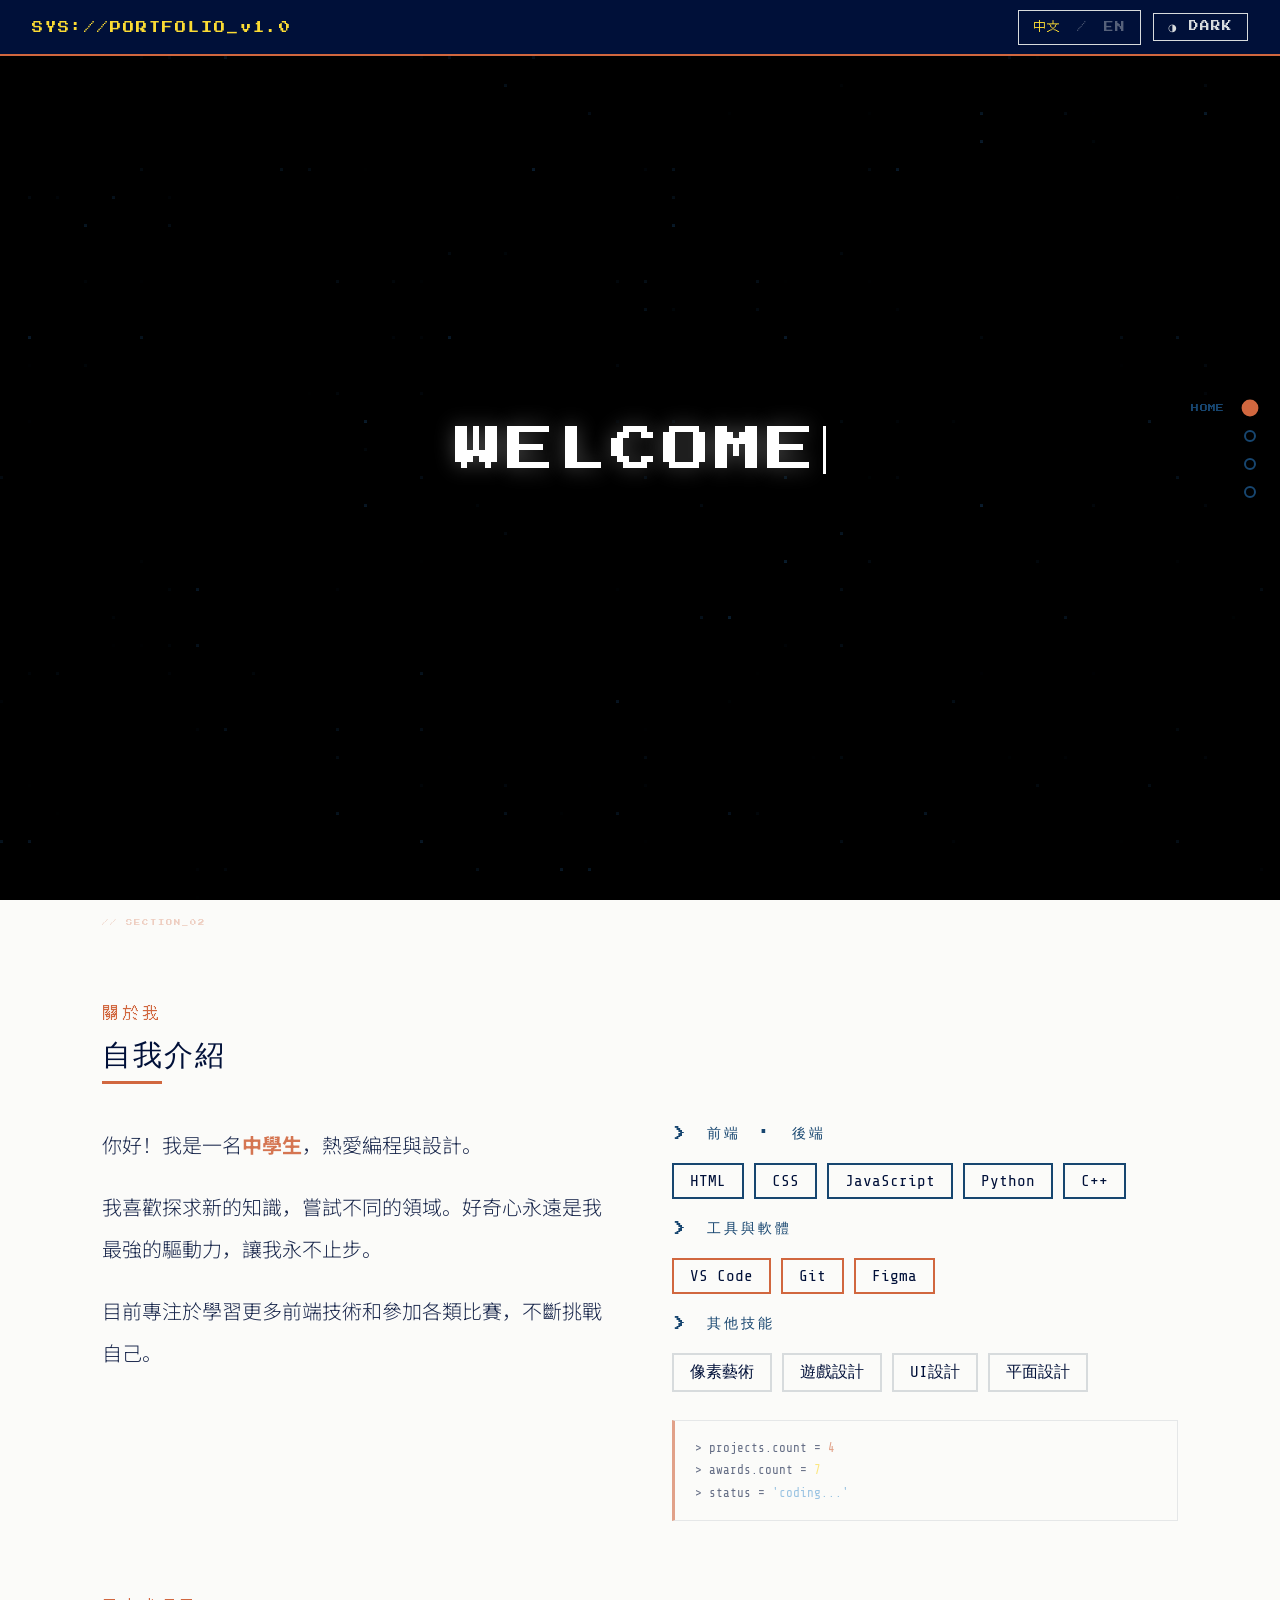
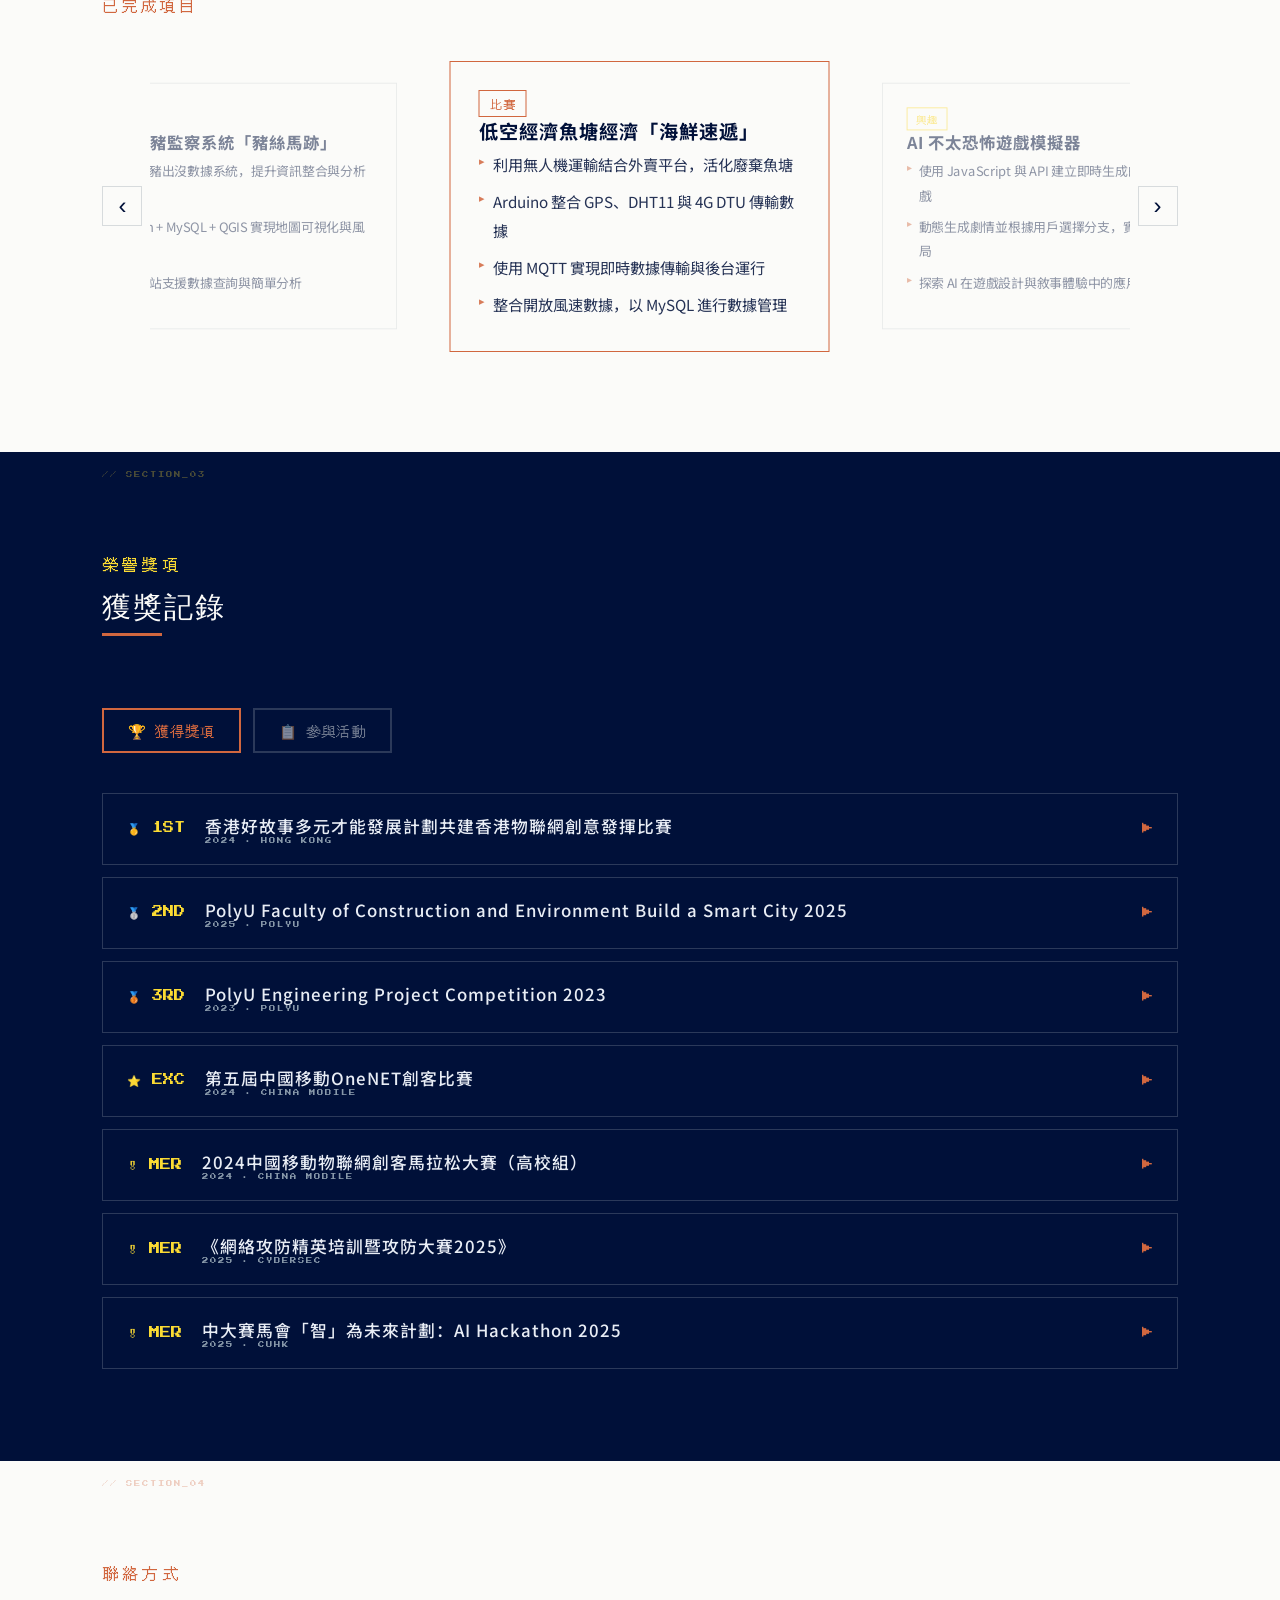
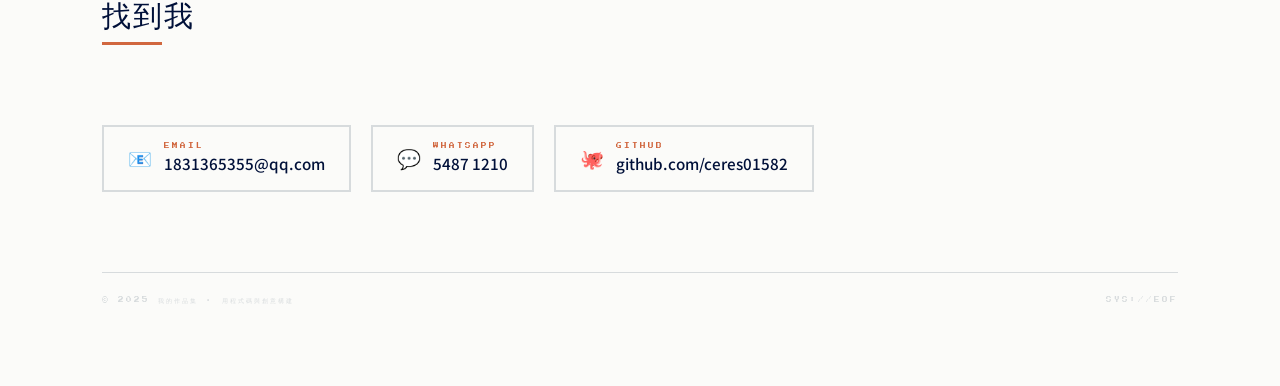
==== commit 1c9ec8e4: "Add files via upload" ====
--- a/index.html
+++ b/index.html
@@ -163,8 +163,7 @@
           <div class="project-card">
             <div class="card-content">
               <div class="project-card-top"><span class="project-tag" data-zh="比賽" data-en="Competition">比賽</span></div>
-              <!-- <div class="project-image"><span class="placeholder">[ 新增圖片 ]</span></div> -->
-              <div class="project-name" data-zh="香港野豬監察系統「豬絲馬跡」" data-en='HK Wild Boar Monitoring System "Pig Tracks"'>香港野豬監察系統「豬絲馬跡」</div>
+<div class="project-name" data-zh="香港野豬監察系統「豬絲馬跡」" data-en='HK Wild Boar Monitoring System "Pig Tracks"'>香港野豬監察系統「豬絲馬跡」</div>
               <div class="project-desc"><ul>
                 <li data-zh="建立野豬出沒數據系統，提升資訊整合與分析效率" data-en="Built a wild boar sighting data system to improve information integration and analysis efficiency">建立野豬出沒數據系統，提升資訊整合與分析效率</li>
                 <li data-zh="Python + MySQL + QGIS 實現地圖可視化與風險標示" data-en="Python + MySQL + QGIS for map visualization and risk marking">Python + MySQL + QGIS 實現地圖可視化與風險標示</li>
@@ -177,8 +176,7 @@
           <div class="project-card active">
             <div class="card-content">
               <div class="project-card-top"><span class="project-tag" data-zh="比賽" data-en="Competition">比賽</span></div>
-              <!-- <div class="project-image"><span class="placeholder">[ 新增圖片 ]</span></div> -->
-              <div class="project-name" data-zh="低空經濟魚塘經濟「海鮮速遞」" data-en='Low-Altitude Economy Fish Pond "Seafood Express"'>低空經濟魚塘經濟「海鮮速遞」</div>
+<div class="project-name" data-zh="低空經濟魚塘經濟「海鮮速遞」" data-en='Low-Altitude Economy Fish Pond "Seafood Express"'>低空經濟魚塘經濟「海鮮速遞」</div>
               <div class="project-desc"><ul>
                 <li data-zh="利用無人機運輸結合外賣平台，活化廢棄魚塘" data-en="Utilized drone delivery combined with a food delivery platform to revitalize abandoned fish ponds">利用無人機運輸結合外賣平台，活化廢棄魚塘</li>
                 <li data-zh="Arduino 整合 GPS、DHT11 與 4G DTU 傳輸數據" data-en="Arduino integrated with GPS, DHT11, and 4G DTU for data transmission">Arduino 整合 GPS、DHT11 與 4G DTU 傳輸數據</li>
@@ -192,8 +190,7 @@
           <div class="project-card">
             <div class="card-content">
               <div class="project-card-top"><span class="project-tag interest" data-zh="興趣" data-en="Personal">興趣</span></div>
-              <!-- <div class="project-image"><span class="placeholder">[ 新增圖片 ]</span></div> -->
-              <div class="project-name" data-zh="AI 不太恐怖遊戲模擬器" data-en="AI Not-Too-Scary Horror Game Simulator">AI 不太恐怖遊戲模擬器</div>
+<div class="project-name" data-zh="AI 不太恐怖遊戲模擬器" data-en="AI Not-Too-Scary Horror Game Simulator">AI 不太恐怖遊戲模擬器</div>
               <div class="project-desc"><ul>
                 <li data-zh="使用 JavaScript 與 API 建立即時生成的互動遊戲" data-en="Built a real-time generated interactive game using JavaScript and APIs">使用 JavaScript 與 API 建立即時生成的互動遊戲</li>
                 <li data-zh="動態生成劇情並根據用戶選擇分支，實現多結局" data-en="Dynamically generated storylines with branching choices, achieving multiple endings">動態生成劇情並根據用戶選擇分支，實現多結局</li>
@@ -206,8 +203,7 @@
           <div class="project-card">
             <div class="card-content">
               <div class="project-card-top"><span class="project-tag interest" data-zh="興趣" data-en="Personal">興趣</span></div>
-              <!-- <div class="project-image"><span class="placeholder">[ 新增圖片 ]</span></div> -->
-              <div class="project-name" data-zh="校園出勤與記錄系統（SBA）" data-en="Campus Attendance &amp; Record System (SBA)">校園出勤與記錄系統（SBA）</div>
+<div class="project-name" data-zh="校園出勤與記錄系統（SBA）" data-en="Campus Attendance &amp; Record System (SBA)">校園出勤與記錄系統（SBA）</div>
               <div class="project-desc"><ul>
                 <li data-zh="建立學生出勤記錄系統，整合 Arduino 拍卡裝置與後端服務" data-en="Built a student attendance system integrating Arduino card-tapping devices with backend services">建立學生出勤記錄系統，整合 Arduino 拍卡裝置與後端服務</li>
                 <li data-zh="使用 Python（Client/Server）與 MySQL 管理數據" data-en="Used Python (Client/Server) and MySQL for data management">使用 Python（Client/Server）與 MySQL 管理數據</li>
@@ -272,7 +268,7 @@
              data-en="Won 1st Place / Champion, also awarded Best IoT Solution, Best Technology Application, Most Original Solution, and Best Oral Presentation.">
           獲得卓越物聯網方案獎、最佳科技運用獎、最具原創性方案大獎及最優秀口頭報告四項大獎。
         </div>
-        <div class="award-photo"><img src="jupas/活動/iot.jpg" alt="IOT比賽證書" style="width:100%;height:100%;object-fit:cover;"></div>
+        <div class="award-photo"><img src="活動/iot.jpg" alt="IOT比賽證書" style="width:100%;height:100%;object-fit:cover;"></div>
       </div></div>
     </div>
 
@@ -297,7 +293,7 @@
              data-en="Awarded 1st Runner-up in the PolyU FCE Build a Smart City Competition 2025.">
           於香港理工大學建設及環境學院舉辦的「建設智慧城市」比賽中榮獲亞軍（1st Runner-up）。
         </div>
-        <div class="award-photo"><img src="jupas/活動/lsgi.jpg" alt="PolyU FCE Smart City 證書" style="width:100%;height:100%;object-fit:cover;"></div>
+        <div class="award-photo"><img src="活動/lsgi.jpg" alt="PolyU FCE Smart City 證書" style="width:100%;height:100%;object-fit:cover;"></div>
       </div></div>
     </div>
 
@@ -322,7 +318,7 @@
              data-en="Awarded 2nd Runner-up in the PolyU Engineering Project Competition 2023.">
           於香港理工大學工程項目比賽中榮獲季軍（2nd Runner-up）。
         </div>
-        <div class="award-photo"><img src="jupas/證書/poly_Engineering.jpg" alt="PolyU Engineering 證書" style="width:100%;height:100%;object-fit:cover;"></div>
+        <div class="award-photo"><img src="證書/poly_Engineering.jpg" alt="PolyU Engineering 證書" style="width:100%;height:100%;object-fit:cover;"></div>
       </div></div>
     </div>
 
@@ -347,7 +343,7 @@
              data-en="Awarded Certificate of Excellence.">
           獲頒卓越證書（Certificate of Excellence）。
         </div>
-        <div class="award-photo"><img src="jupas/活動/onenet.jpg" alt="OneNET創客比賽證書" style="width:100%;height:100%;object-fit:cover;"></div>
+        <div class="award-photo"><img src="活動/onenet.jpg" alt="OneNET創客比賽證書" style="width:100%;height:100%;object-fit:cover;"></div>
       </div></div>
     </div>
 
@@ -372,7 +368,7 @@
              data-en="Awarded Certificate of Merit.">
           獲頒優異證書（Certificate of Merit）。
         </div>
-        <div class="award-photo"><img src="jupas/活動/馬拉松.jpg" alt="OneNET馬拉松證書" style="width:100%;height:100%;object-fit:cover;"></div>
+        <div class="award-photo"><img src="活動/馬拉松.jpg" alt="OneNET馬拉松證書" style="width:100%;height:100%;object-fit:cover;"></div>
       </div></div>
     </div>
 
@@ -397,7 +393,7 @@
              data-en="Participated in the Cyber Attack &amp; Defense Elite Competition 2025, awarded Certificate of Merit.">
           參與網絡安全攻防大賽，獲頒優異證書（Certificate of Merit）。
         </div>
-        <div class="award-photo"><img src="jupas/證書/飛入尋常百姓家.jpg" alt="網絡攻防大賽證書" style="width:100%;height:100%;object-fit:cover;"></div>
+        <div class="award-photo"><img src="證書/飛入尋常百姓家.jpg" alt="網絡攻防大賽證書" style="width:100%;height:100%;object-fit:cover;"></div>
       </div></div>
     </div>
 
@@ -422,7 +418,7 @@
              data-en="Participated in the CUHK Jockey Club AI Hackathon 2025, awarded Certificate of Merit.">
           參與中大賽馬會主辦的AI Hackathon，獲頒優異證書（Certificate of Merit）。
         </div>
-        <div class="award-photo"><img src="jupas/活動/hackthon.jpg" alt="AIHackathon" style="width:100%;height:100%;object-fit:cover;"></div>
+        <div class="award-photo"><img src="活動/hackthon.jpg" alt="AIHackathon" style="width:100%;height:100%;object-fit:cover;"></div>
       </div></div>
     </div>
 
@@ -476,7 +472,7 @@
              data-en="Consistently participated in school clubs and activities related to Robotics, Engineering, Computer Science, and IT from 2023 to 2025.">
           持續參與校內STEM相關學會與活動，涵蓋2023至2025年度。
         </div>
-        <div class="award-photo"><img src="jupas/活動/Openday.png" alt="Openday" style="width:100%;height:100%;object-fit:cover;"></div>
+        <div class="award-photo"><img src="活動/Openday.png" alt="Openday" style="width:100%;height:100%;object-fit:cover;"></div>
       </div></div>
     </div>
 
@@ -516,7 +512,7 @@
       <span class="contact-icon">🐙</span>
       <div>
         <span class="contact-label">GITHUB</span>
-        <span class="contact-value">github.com/yourname</span>
+        <span class="contact-value">github.com/ceres01582</span>
       </div>
     </a>
   </div>
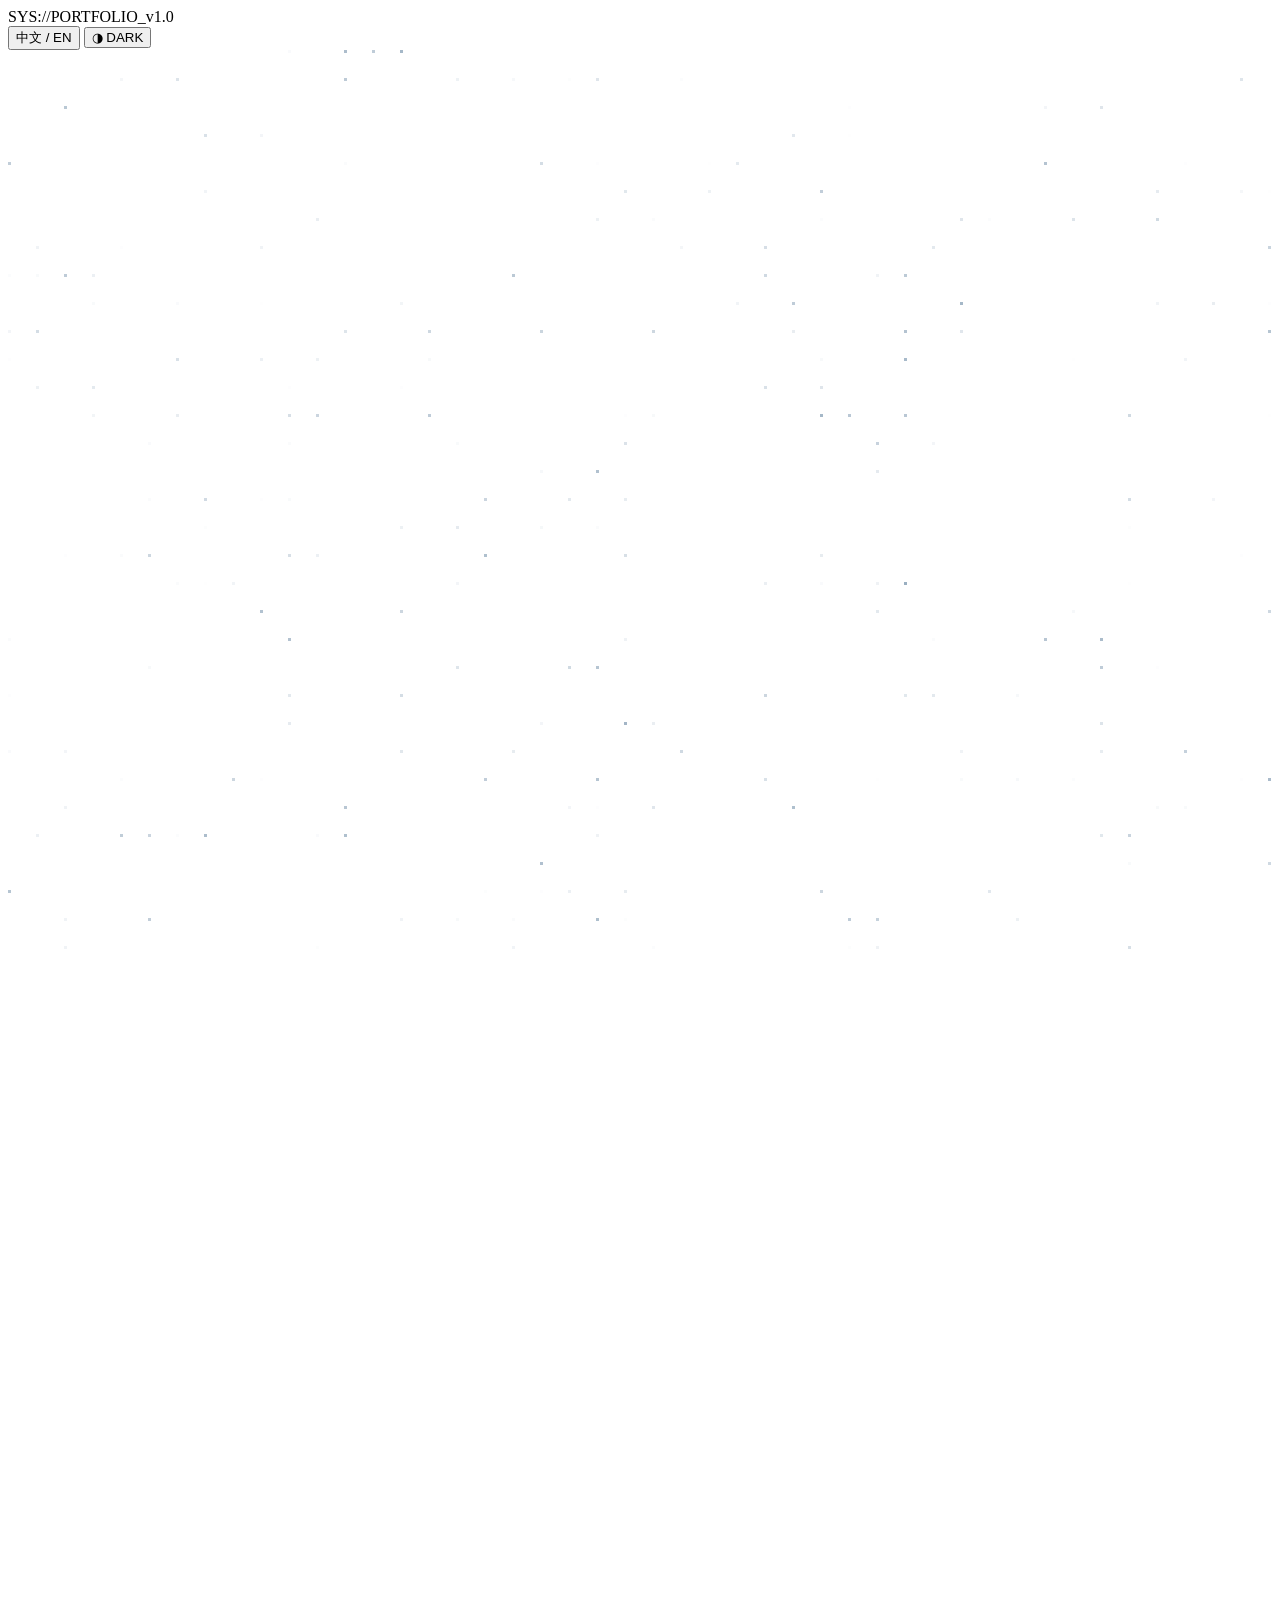
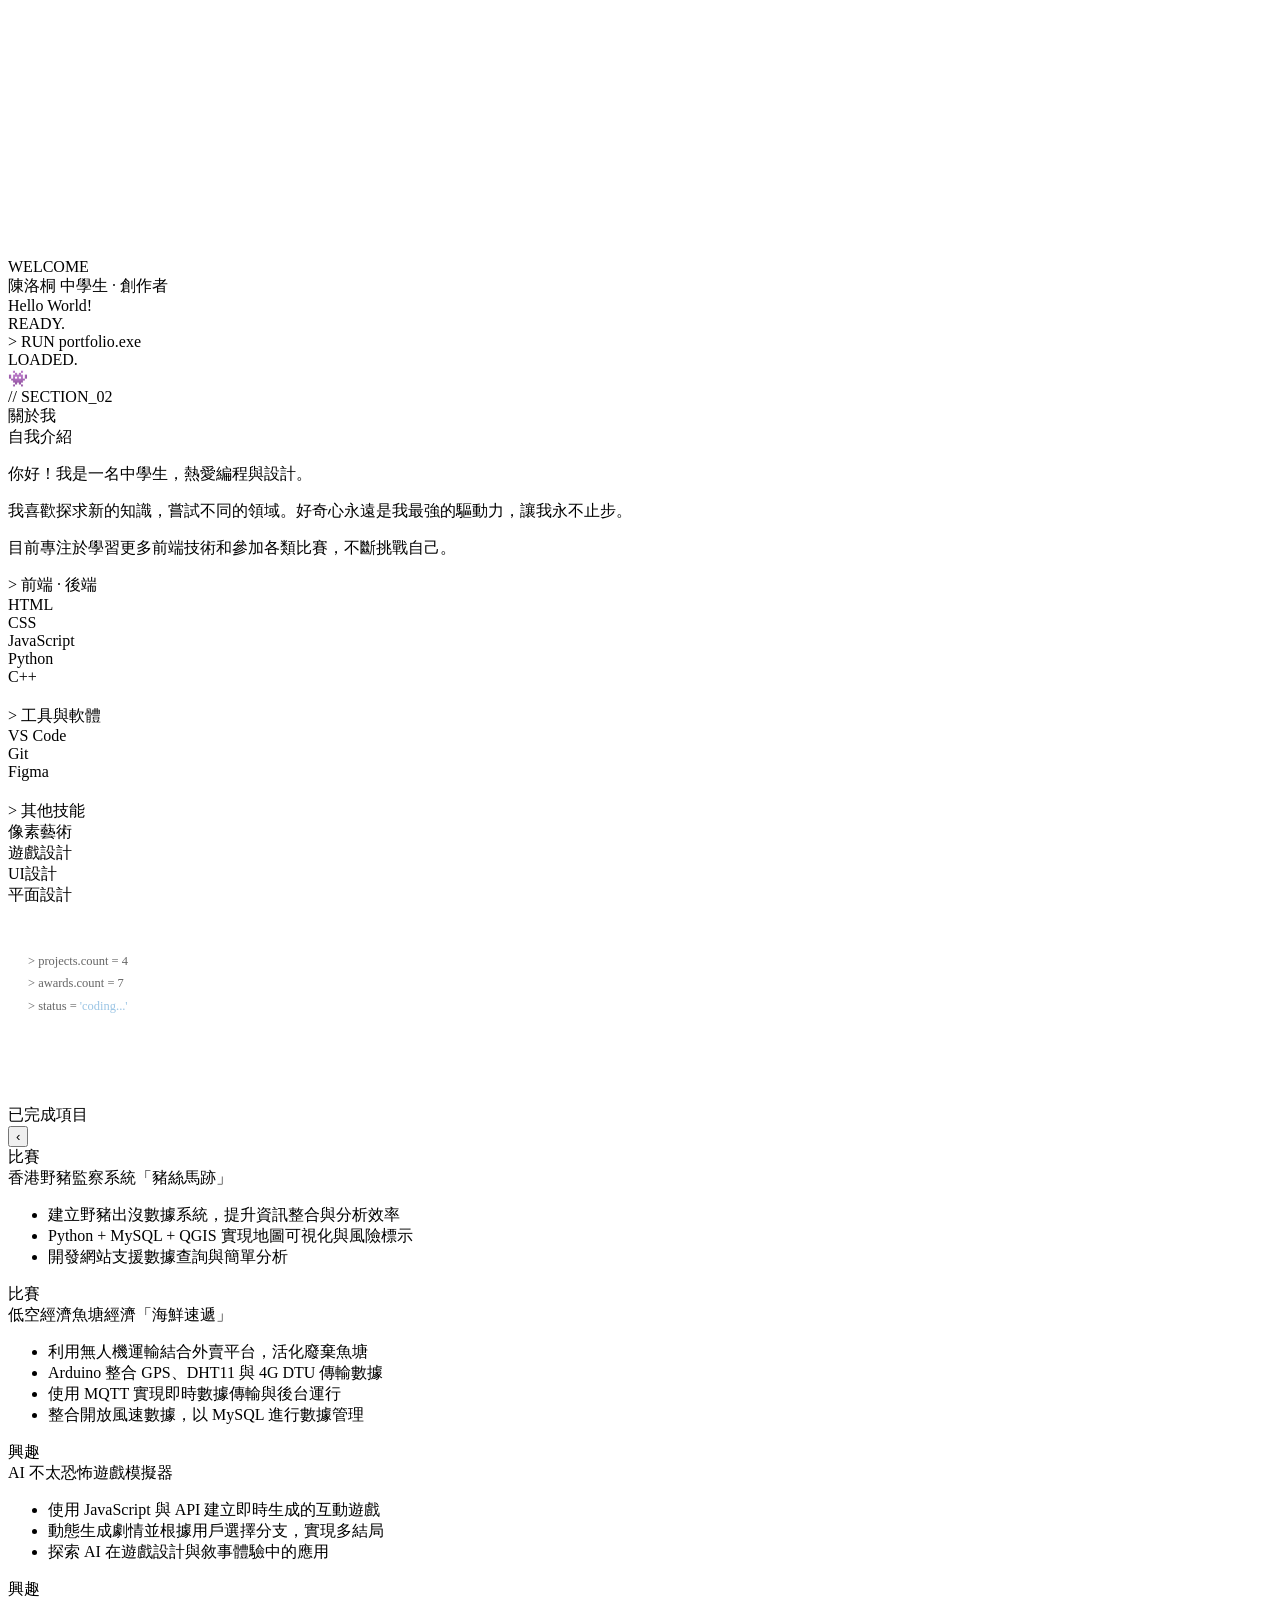
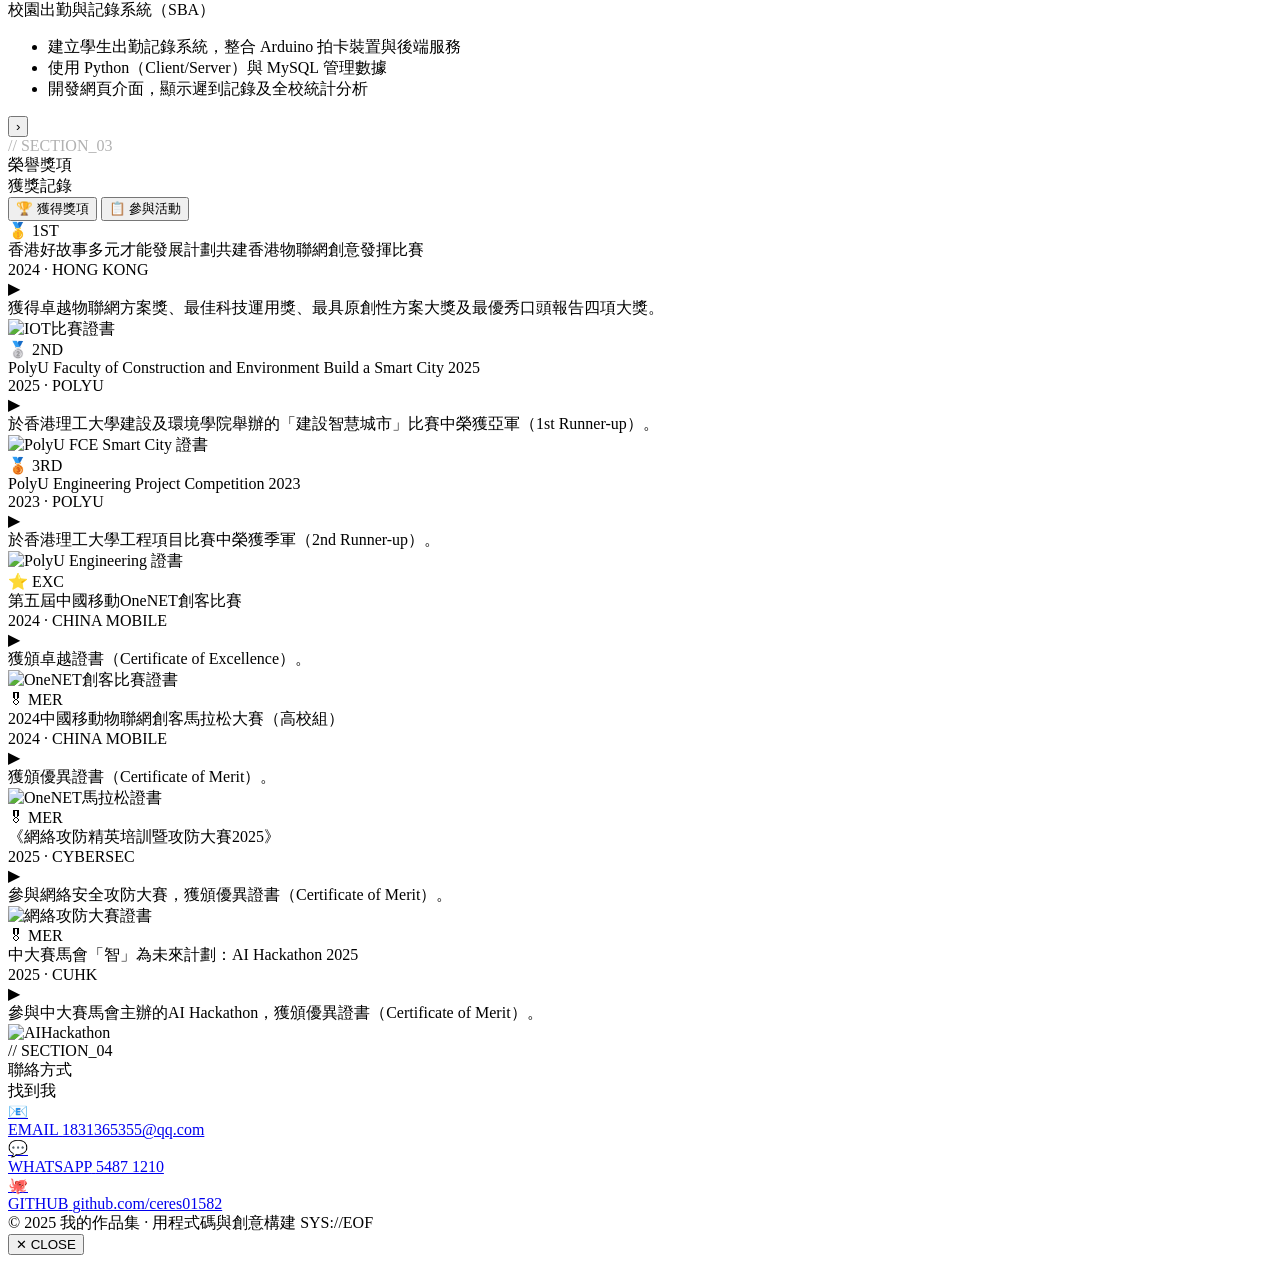
==== commit e067ff40: "Add files via upload" ====
--- a/index.html
+++ b/index.html
@@ -1,10 +1,10 @@
-<!DOCTYPE html>
+﻿<!DOCTYPE html>
 <html lang="zh">
 <head>
   <meta charset="UTF-8">
   <meta name="viewport" content="width=device-width, initial-scale=1.0">
   <title>我的作品集 | Portfolio</title>
-  <link rel="stylesheet" href="portfolio.css">
+  <link rel="stylesheet" href="MyWeb/portfolio.css">
 </head>
 <body>
 
@@ -268,7 +268,7 @@
              data-en="Won 1st Place / Champion, also awarded Best IoT Solution, Best Technology Application, Most Original Solution, and Best Oral Presentation.">
           獲得卓越物聯網方案獎、最佳科技運用獎、最具原創性方案大獎及最優秀口頭報告四項大獎。
         </div>
-        <div class="award-photo"><img src="活動/iot.jpg" alt="IOT比賽證書" style="width:100%;height:100%;object-fit:cover;"></div>
+        <div class="award-photo"><img src="MyWeb/活動/iot.jpg" alt="IOT比賽證書" style="width:100%;height:100%;object-fit:cover;"></div>
       </div></div>
     </div>
 
@@ -293,7 +293,7 @@
              data-en="Awarded 1st Runner-up in the PolyU FCE Build a Smart City Competition 2025.">
           於香港理工大學建設及環境學院舉辦的「建設智慧城市」比賽中榮獲亞軍（1st Runner-up）。
         </div>
-        <div class="award-photo"><img src="活動/lsgi.jpg" alt="PolyU FCE Smart City 證書" style="width:100%;height:100%;object-fit:cover;"></div>
+        <div class="award-photo"><img src="MyWeb/活動/lsgi.jpg" alt="PolyU FCE Smart City 證書" style="width:100%;height:100%;object-fit:cover;"></div>
       </div></div>
     </div>
 
@@ -318,7 +318,7 @@
              data-en="Awarded 2nd Runner-up in the PolyU Engineering Project Competition 2023.">
           於香港理工大學工程項目比賽中榮獲季軍（2nd Runner-up）。
         </div>
-        <div class="award-photo"><img src="證書/poly_Engineering.jpg" alt="PolyU Engineering 證書" style="width:100%;height:100%;object-fit:cover;"></div>
+        <div class="award-photo"><img src="MyWeb/證書/poly_Engineering.jpg" alt="PolyU Engineering 證書" style="width:100%;height:100%;object-fit:cover;"></div>
       </div></div>
     </div>
 
@@ -343,7 +343,7 @@
              data-en="Awarded Certificate of Excellence.">
           獲頒卓越證書（Certificate of Excellence）。
         </div>
-        <div class="award-photo"><img src="活動/onenet.jpg" alt="OneNET創客比賽證書" style="width:100%;height:100%;object-fit:cover;"></div>
+        <div class="award-photo"><img src="MyWeb/活動/onenet.jpg" alt="OneNET創客比賽證書" style="width:100%;height:100%;object-fit:cover;"></div>
       </div></div>
     </div>
 
@@ -368,7 +368,7 @@
              data-en="Awarded Certificate of Merit.">
           獲頒優異證書（Certificate of Merit）。
         </div>
-        <div class="award-photo"><img src="活動/馬拉松.jpg" alt="OneNET馬拉松證書" style="width:100%;height:100%;object-fit:cover;"></div>
+        <div class="award-photo"><img src="MyWeb/活動/馬拉松.jpg" alt="OneNET馬拉松證書" style="width:100%;height:100%;object-fit:cover;"></div>
       </div></div>
     </div>
 
@@ -393,7 +393,7 @@
              data-en="Participated in the Cyber Attack &amp; Defense Elite Competition 2025, awarded Certificate of Merit.">
           參與網絡安全攻防大賽，獲頒優異證書（Certificate of Merit）。
         </div>
-        <div class="award-photo"><img src="證書/飛入尋常百姓家.jpg" alt="網絡攻防大賽證書" style="width:100%;height:100%;object-fit:cover;"></div>
+        <div class="award-photo"><img src="MyWeb/證書/飛入尋常百姓家.jpg" alt="網絡攻防大賽證書" style="width:100%;height:100%;object-fit:cover;"></div>
       </div></div>
     </div>
 
@@ -418,7 +418,7 @@
              data-en="Participated in the CUHK Jockey Club AI Hackathon 2025, awarded Certificate of Merit.">
           參與中大賽馬會主辦的AI Hackathon，獲頒優異證書（Certificate of Merit）。
         </div>
-        <div class="award-photo"><img src="活動/hackthon.jpg" alt="AIHackathon" style="width:100%;height:100%;object-fit:cover;"></div>
+        <div class="award-photo"><img src="MyWeb/活動/hackthon.jpg" alt="AIHackathon" style="width:100%;height:100%;object-fit:cover;"></div>
       </div></div>
     </div>
 
@@ -472,7 +472,7 @@
              data-en="Consistently participated in school clubs and activities related to Robotics, Engineering, Computer Science, and IT from 2023 to 2025.">
           持續參與校內STEM相關學會與活動，涵蓋2023至2025年度。
         </div>
-        <div class="award-photo"><img src="活動/Openday.png" alt="Openday" style="width:100%;height:100%;object-fit:cover;"></div>
+        <div class="award-photo"><img src="MyWeb/活動/Openday.png" alt="Openday" style="width:100%;height:100%;object-fit:cover;"></div>
       </div></div>
     </div>
 
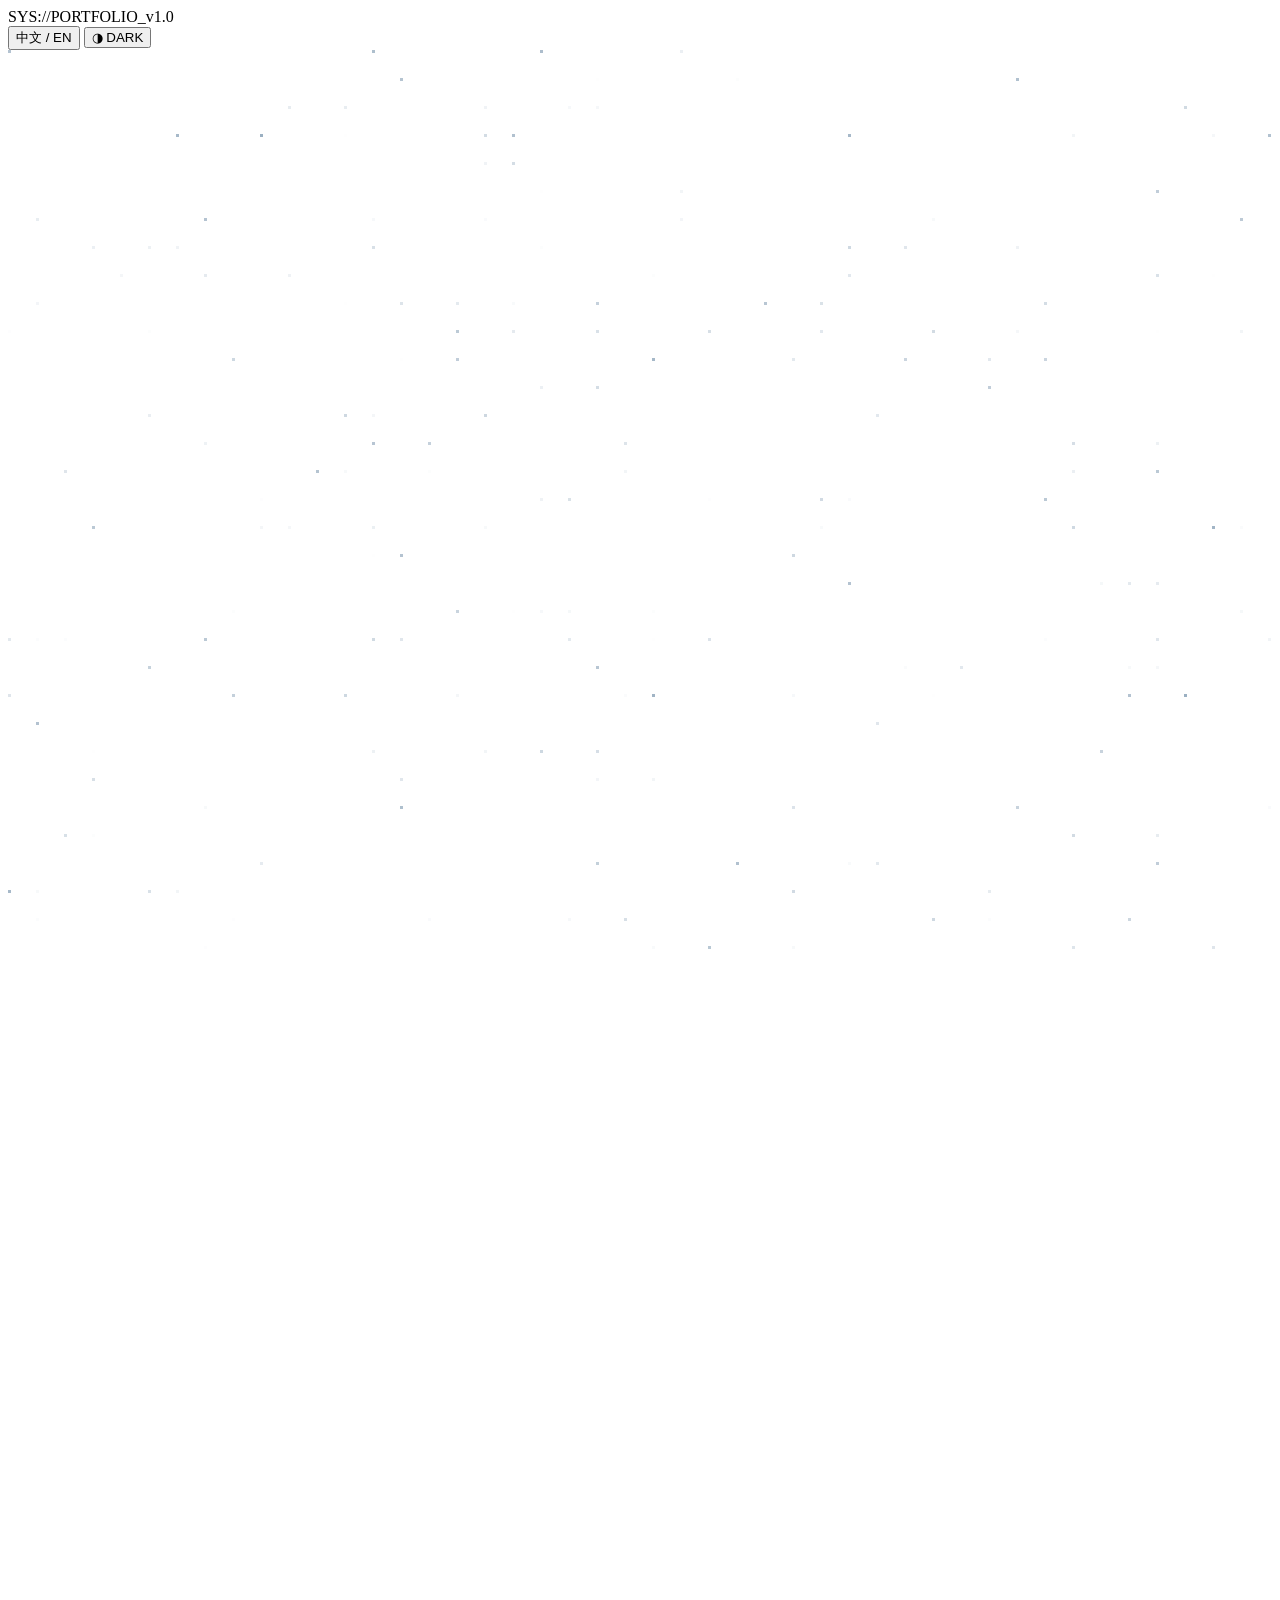
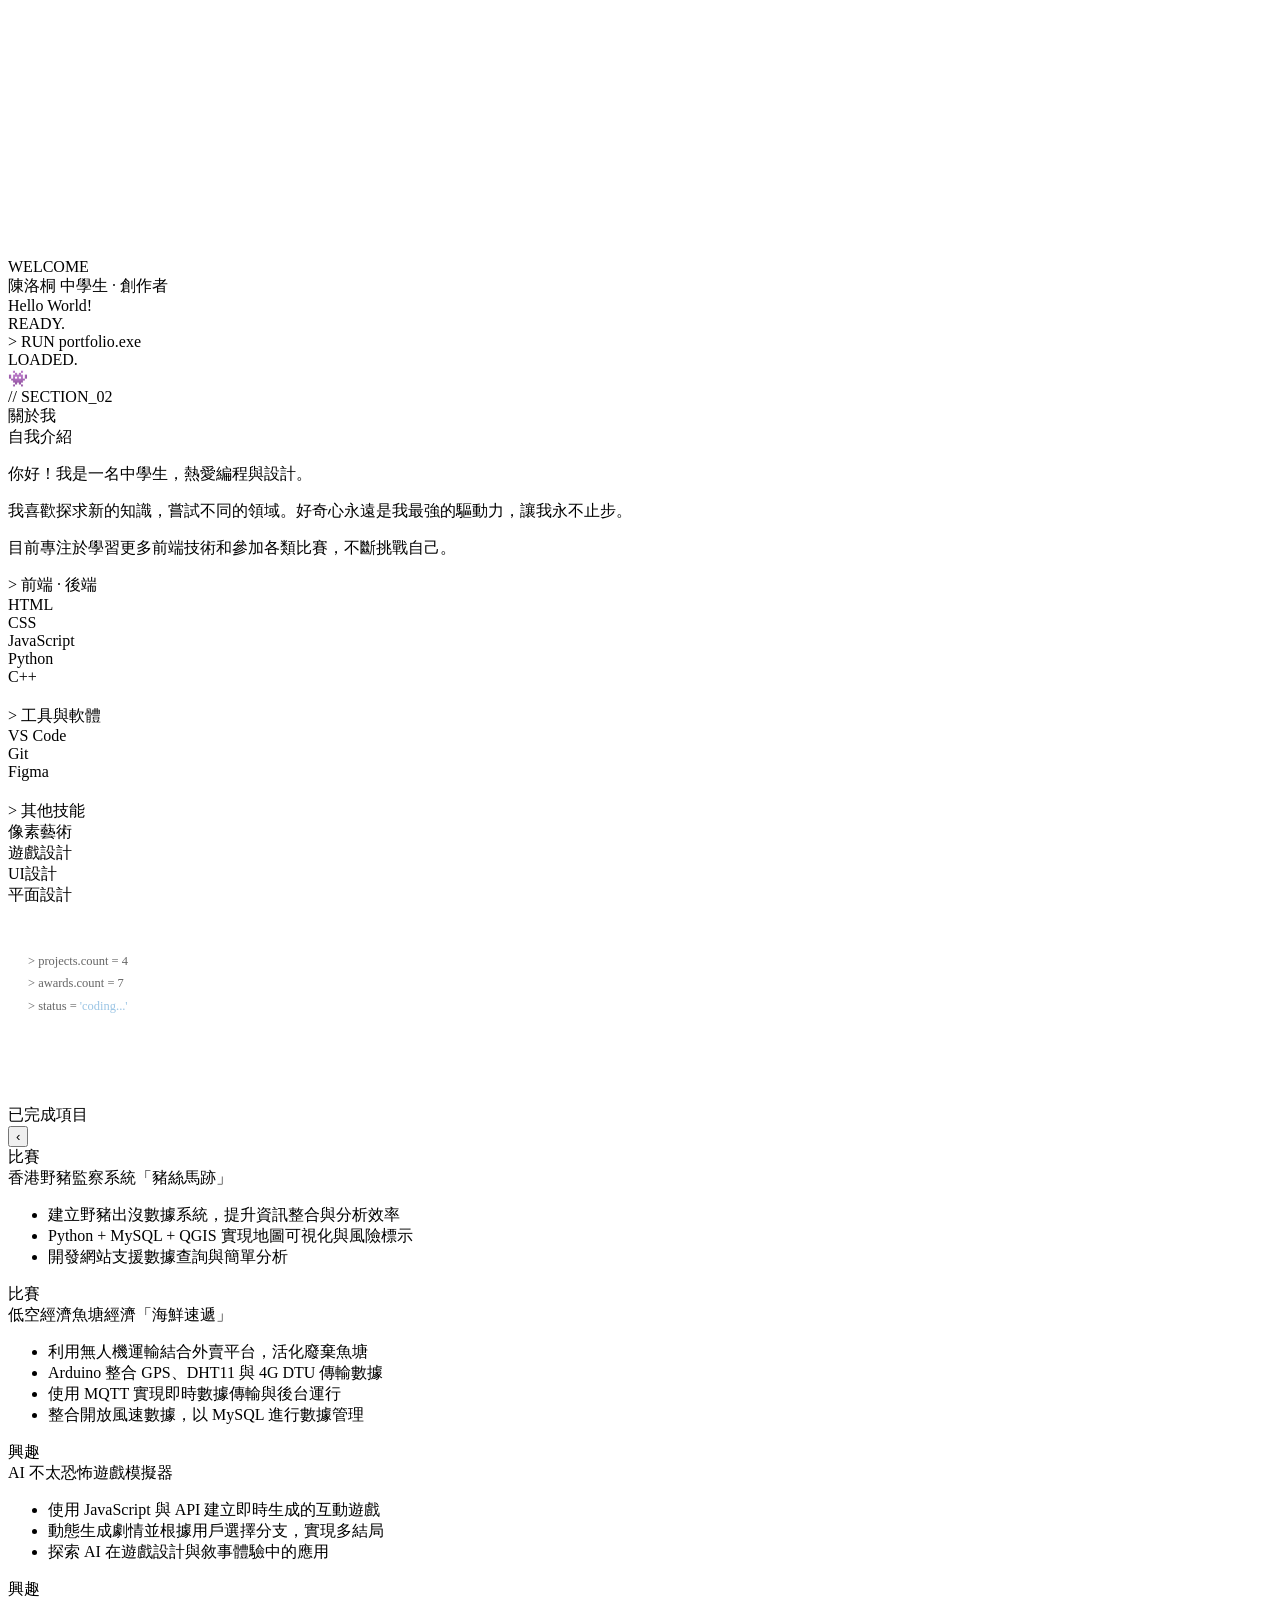
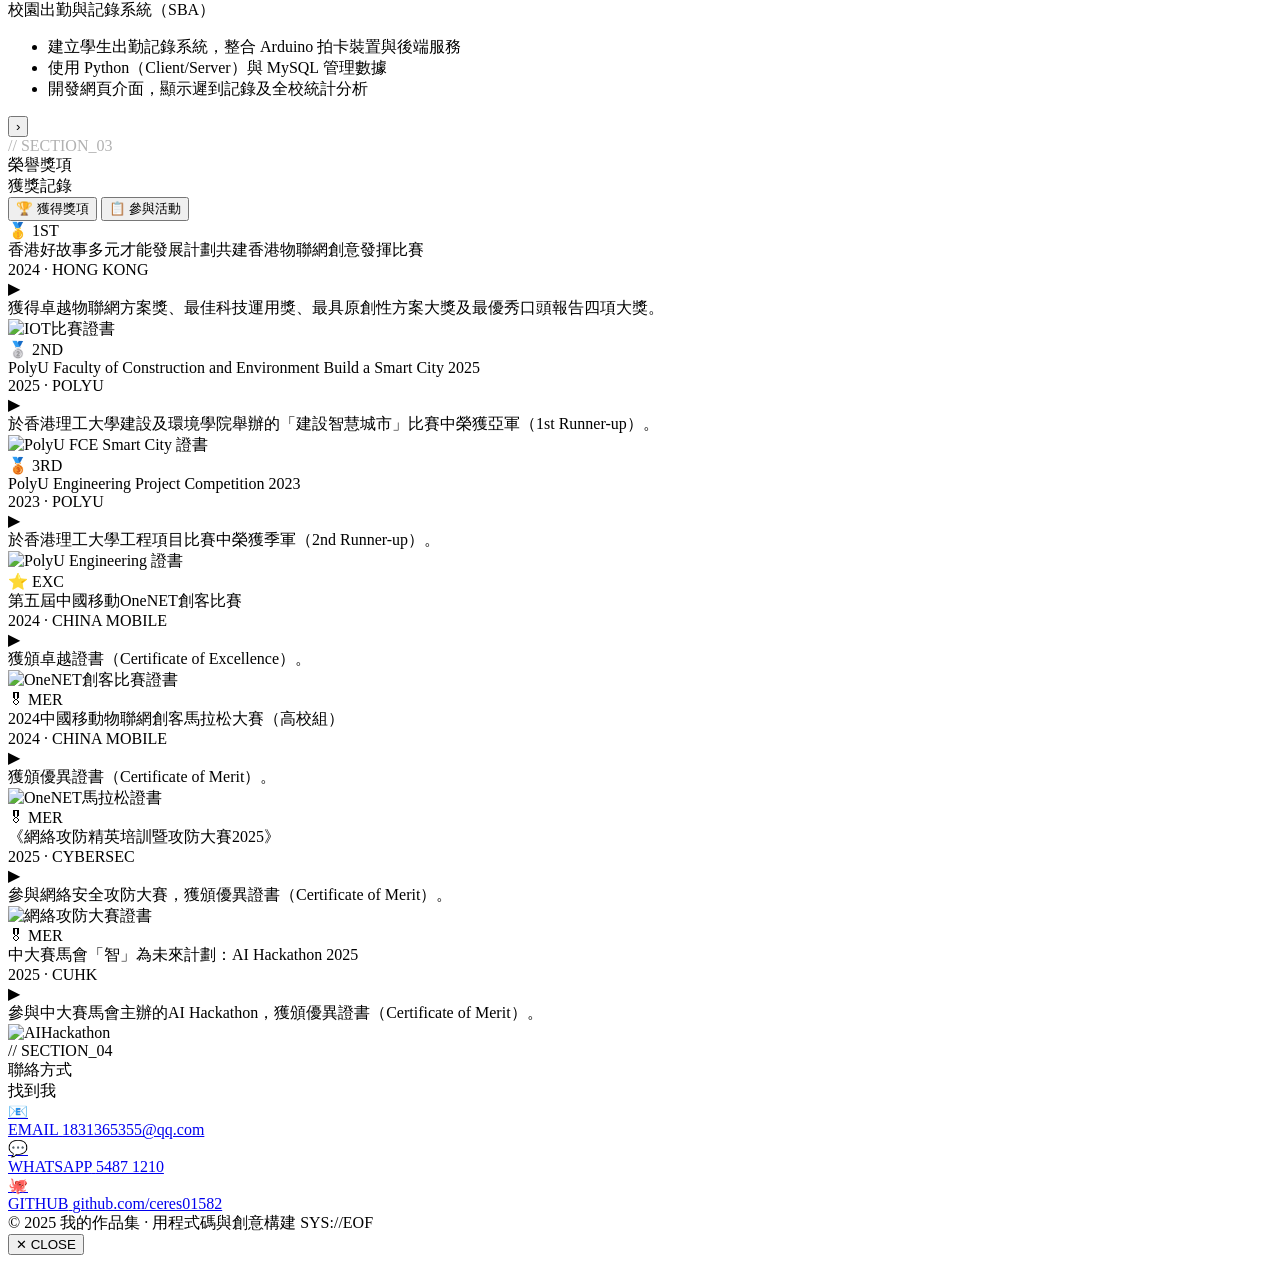
==== commit c9610827: "Update index.html" ====
--- a/index.html
+++ b/index.html
@@ -268,7 +268,7 @@
              data-en="Won 1st Place / Champion, also awarded Best IoT Solution, Best Technology Application, Most Original Solution, and Best Oral Presentation.">
           獲得卓越物聯網方案獎、最佳科技運用獎、最具原創性方案大獎及最優秀口頭報告四項大獎。
         </div>
-        <div class="award-photo"><img src="MyWeb/活動/iot.jpg" alt="IOT比賽證書" style="width:100%;height:100%;object-fit:cover;"></div>
+        <div class="award-photo"><img src="/MyWeb/活動/iot.jpg" alt="IOT比賽證書" style="width:100%;height:100%;object-fit:cover;"></div>
       </div></div>
     </div>
 
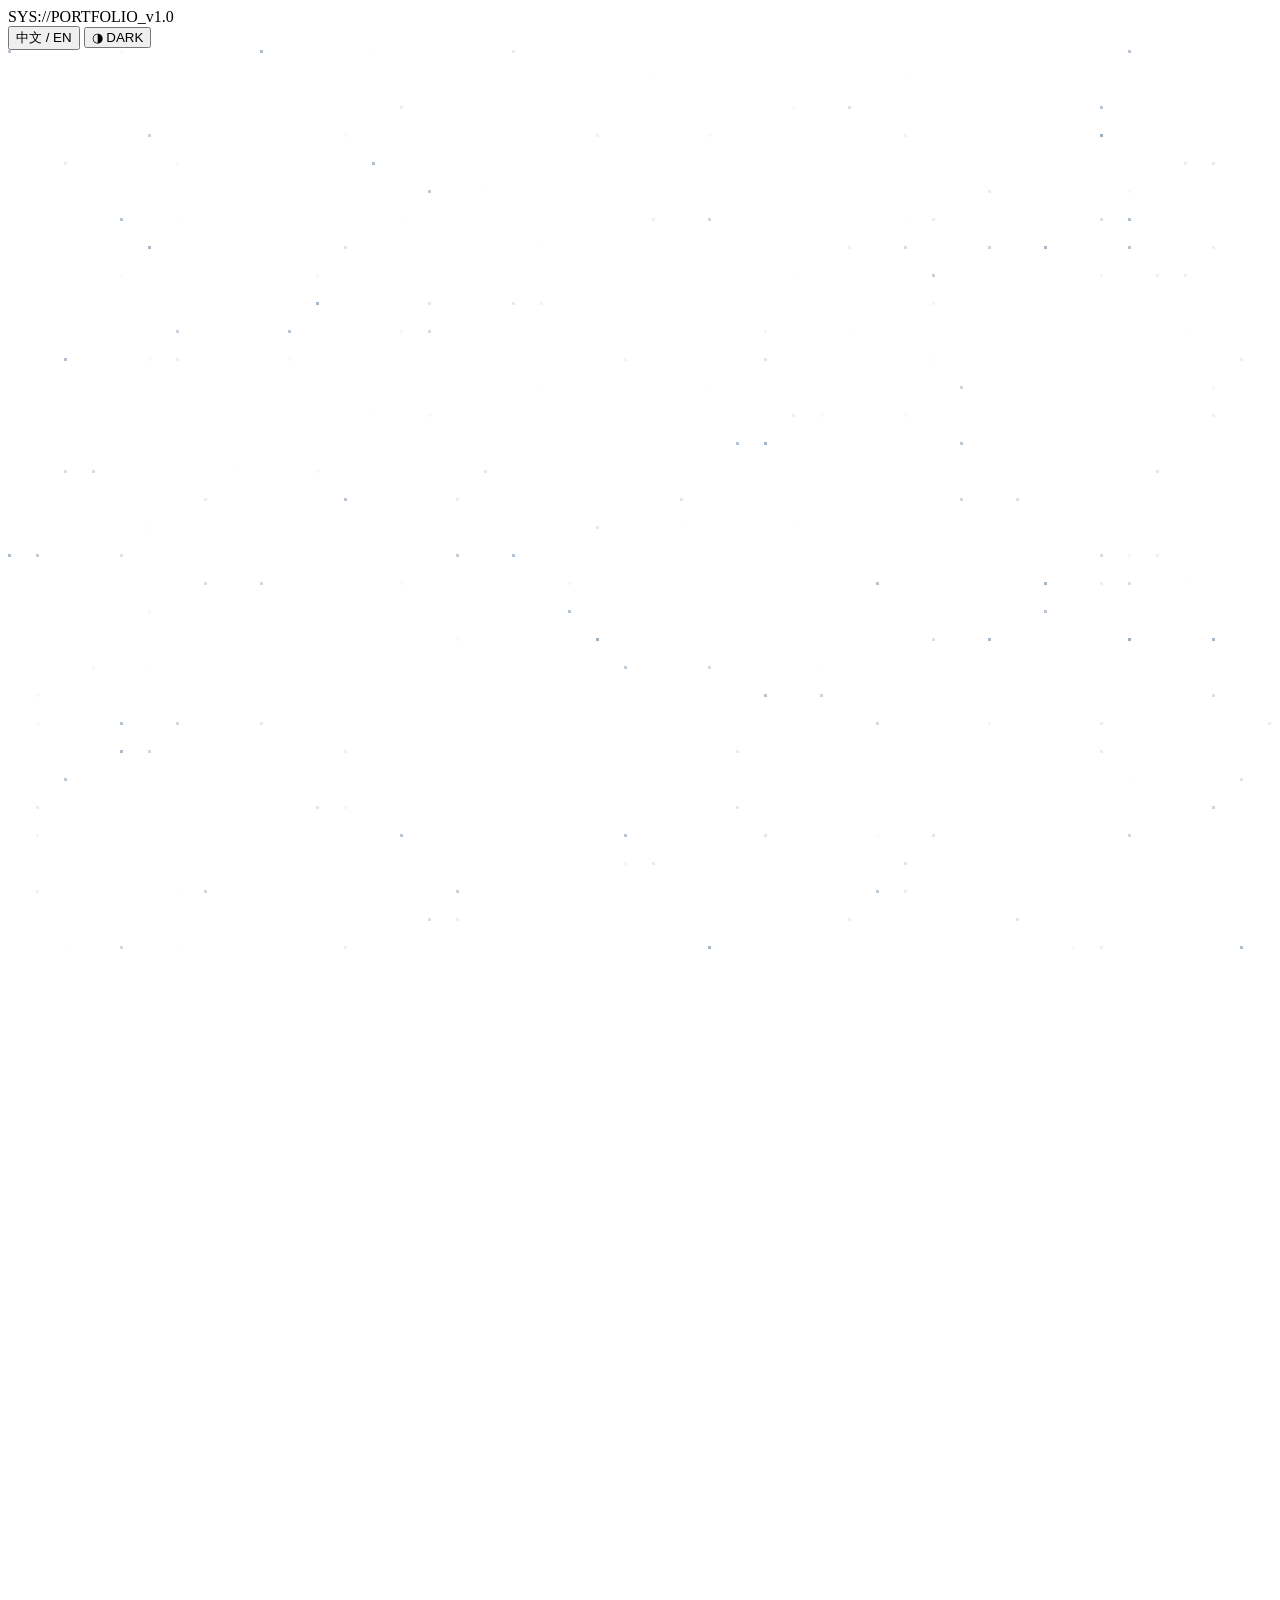
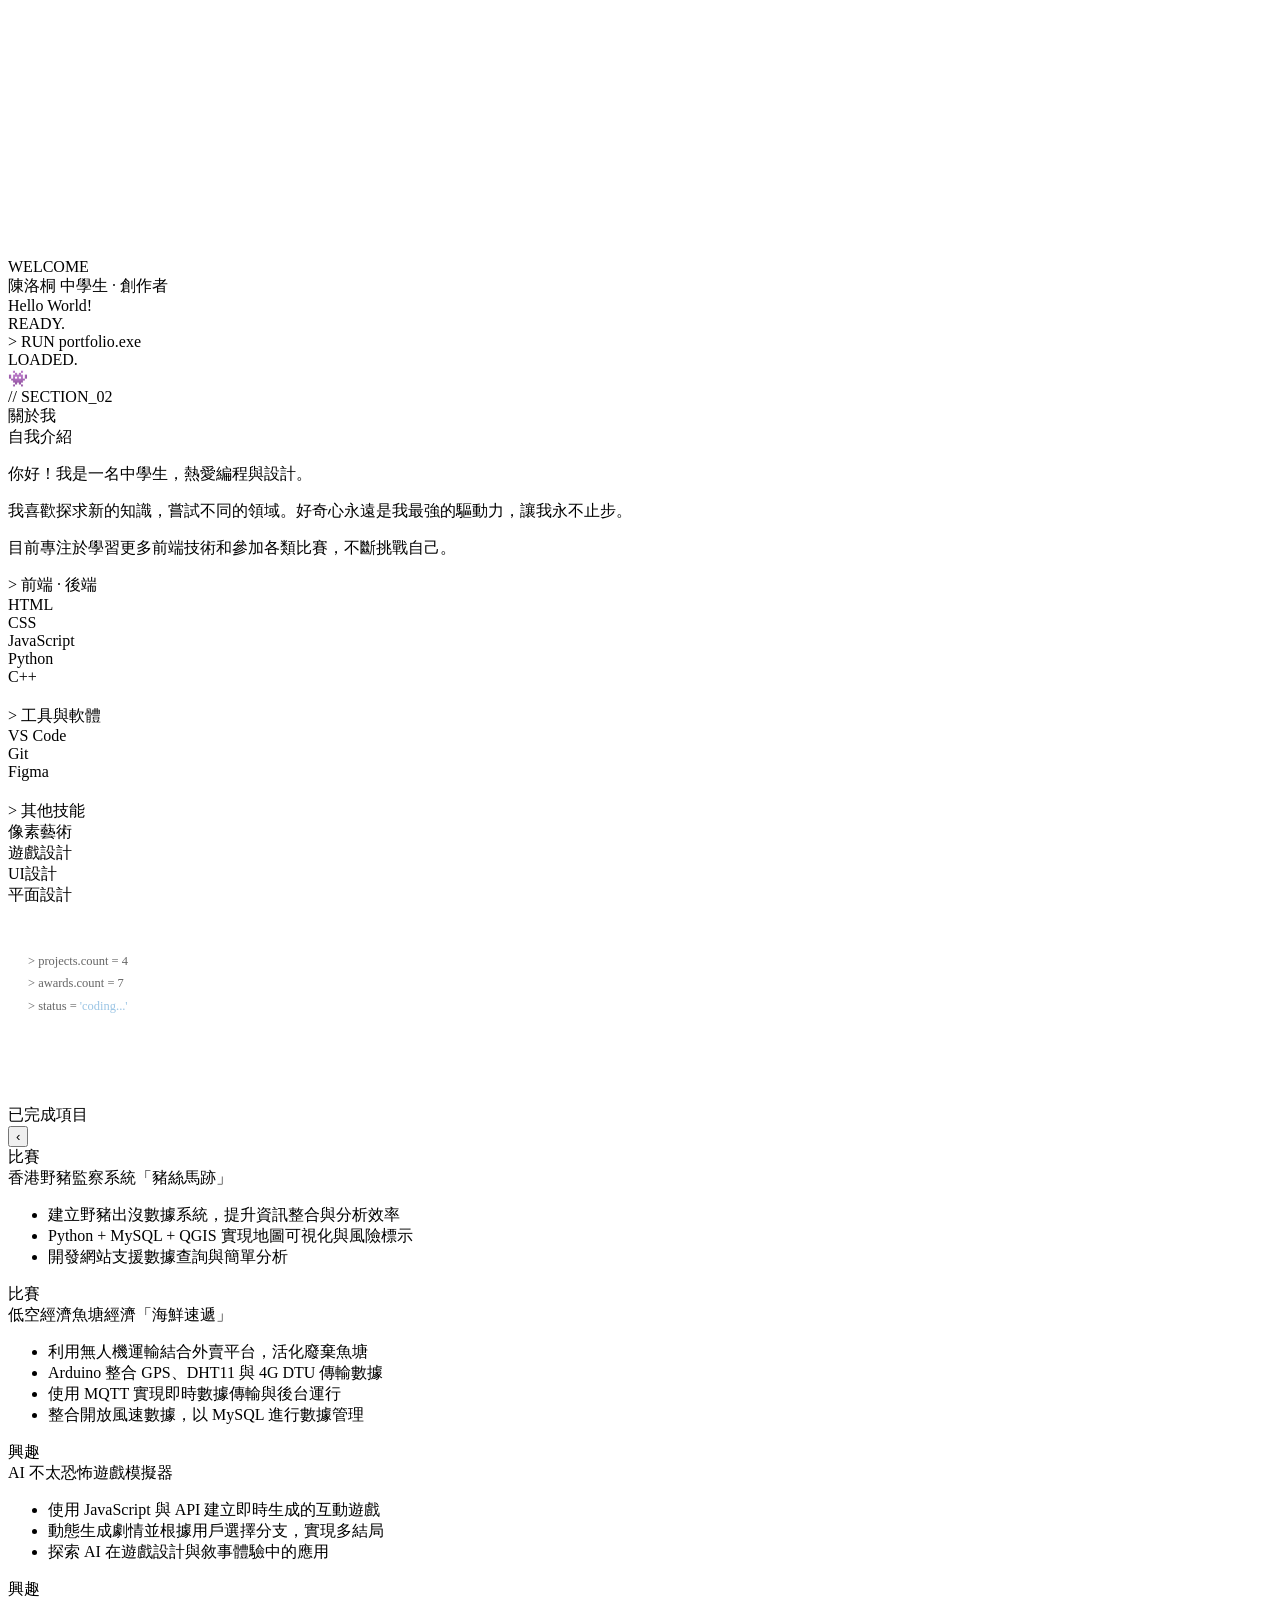
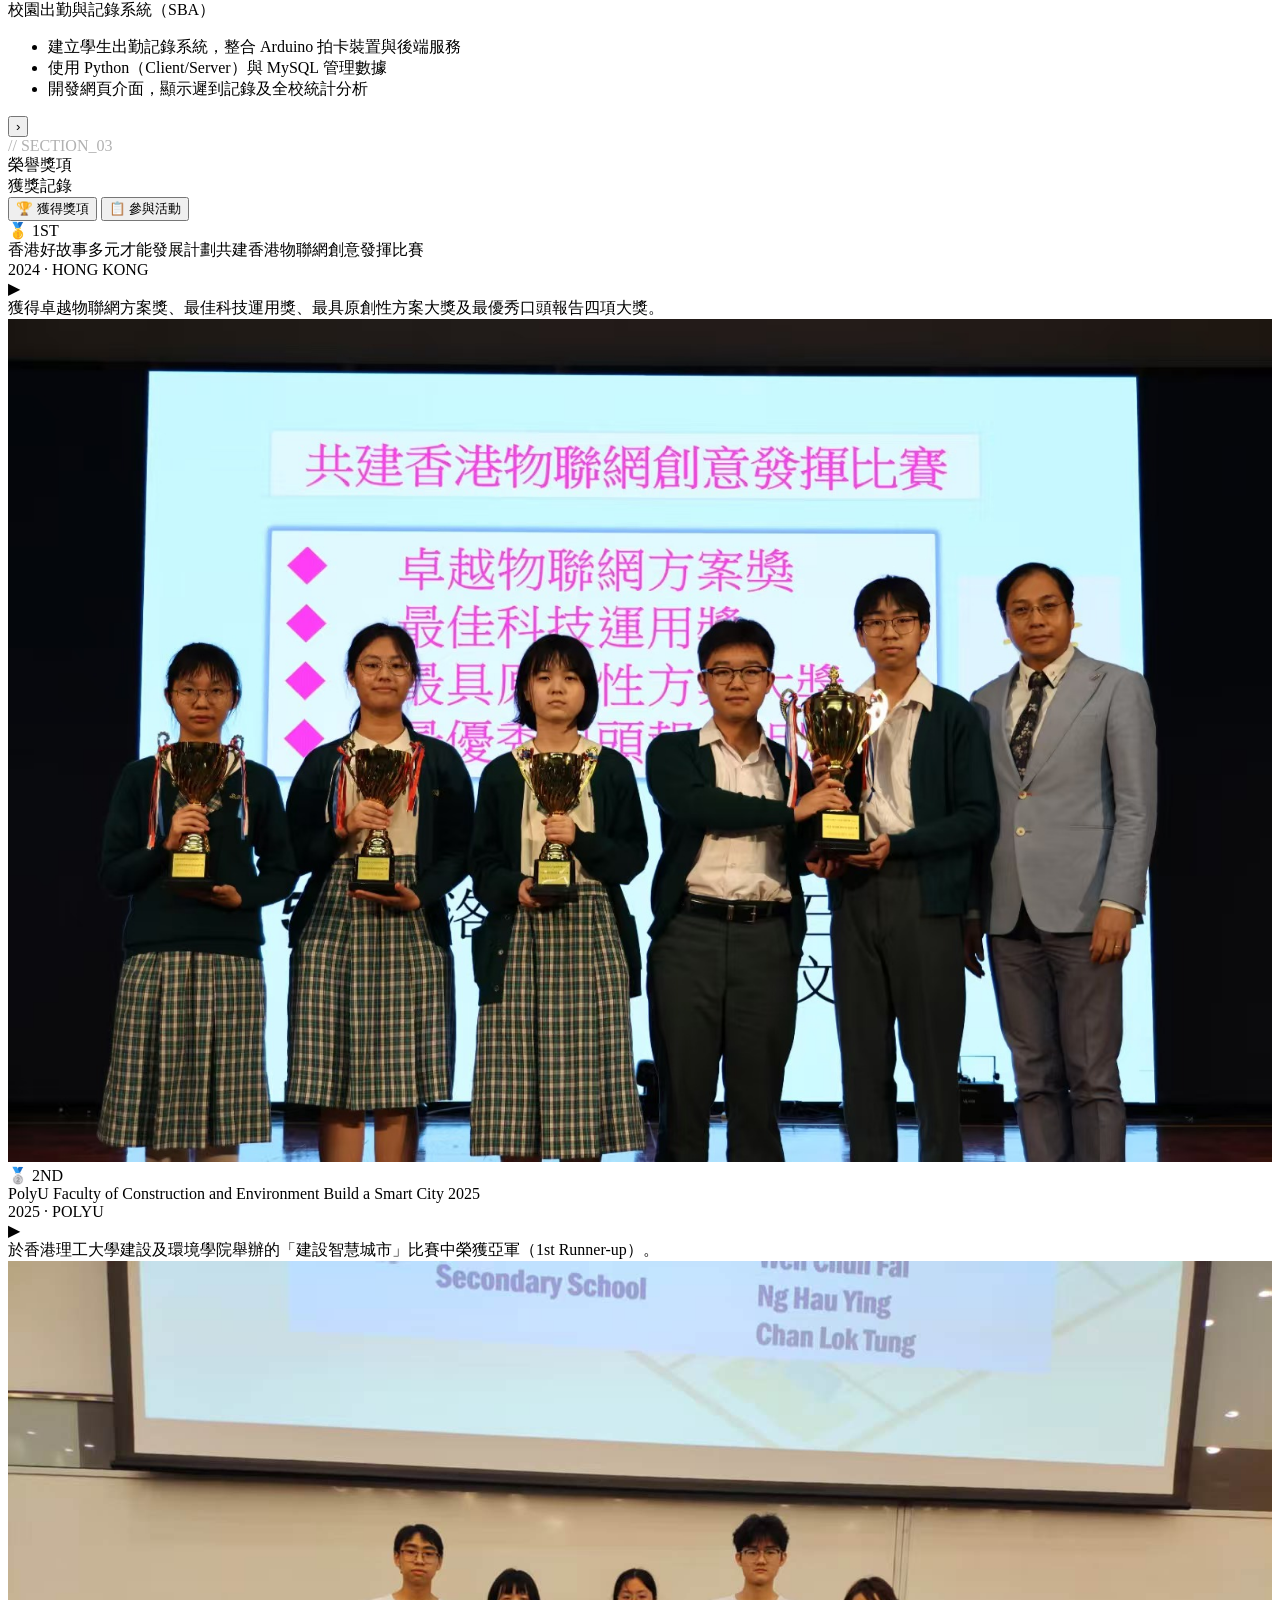
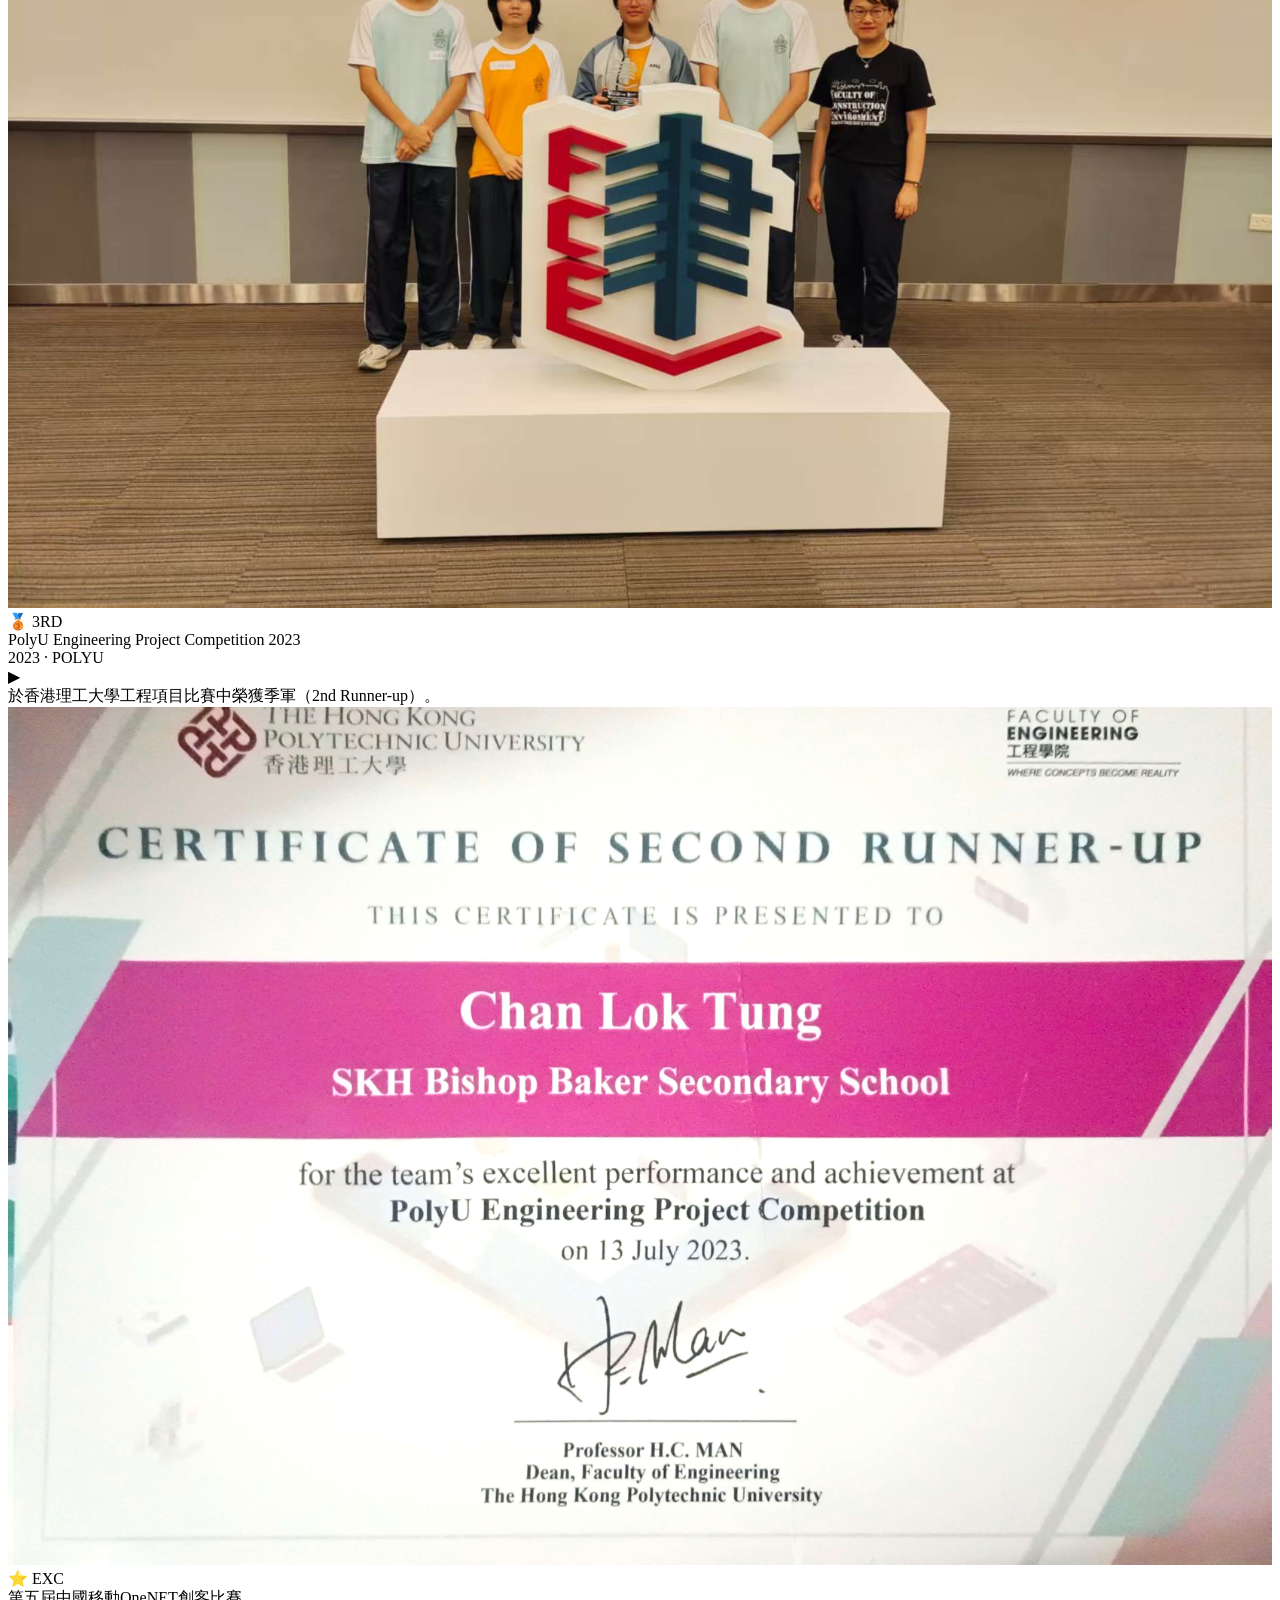
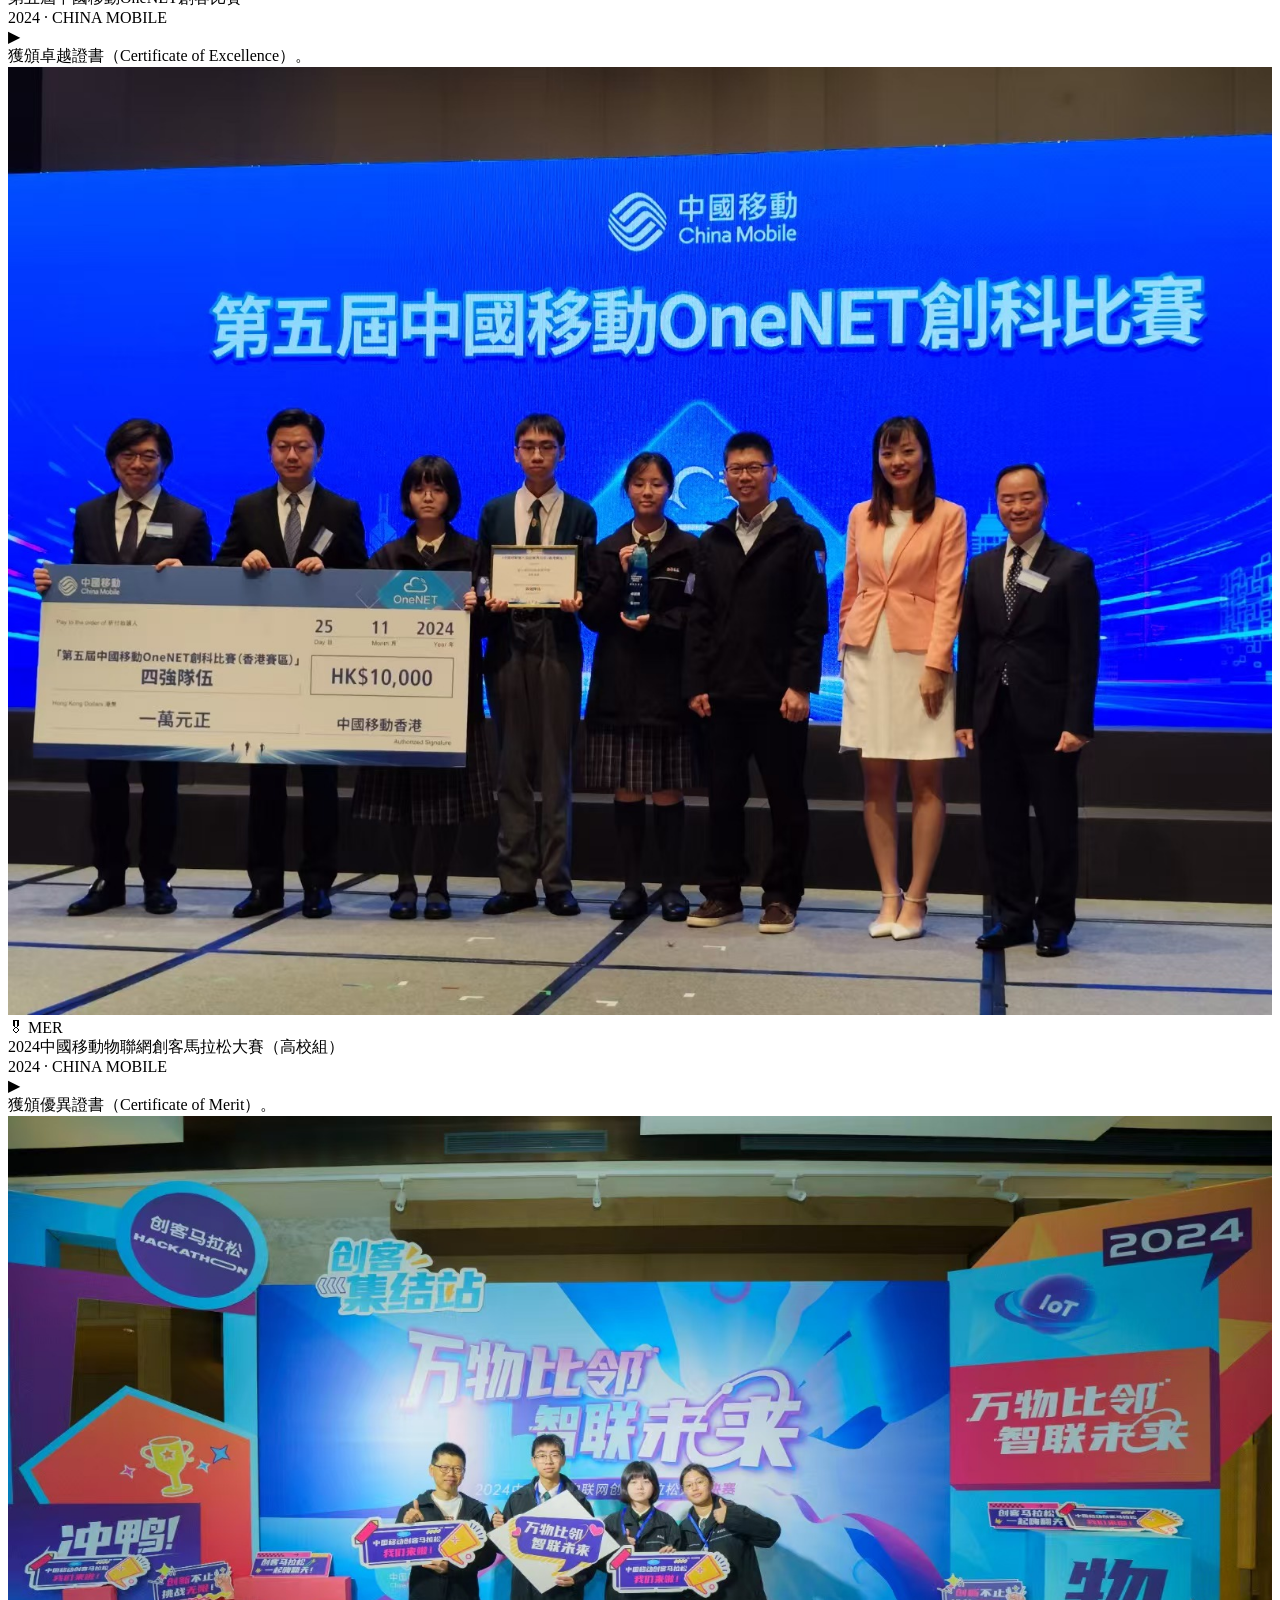
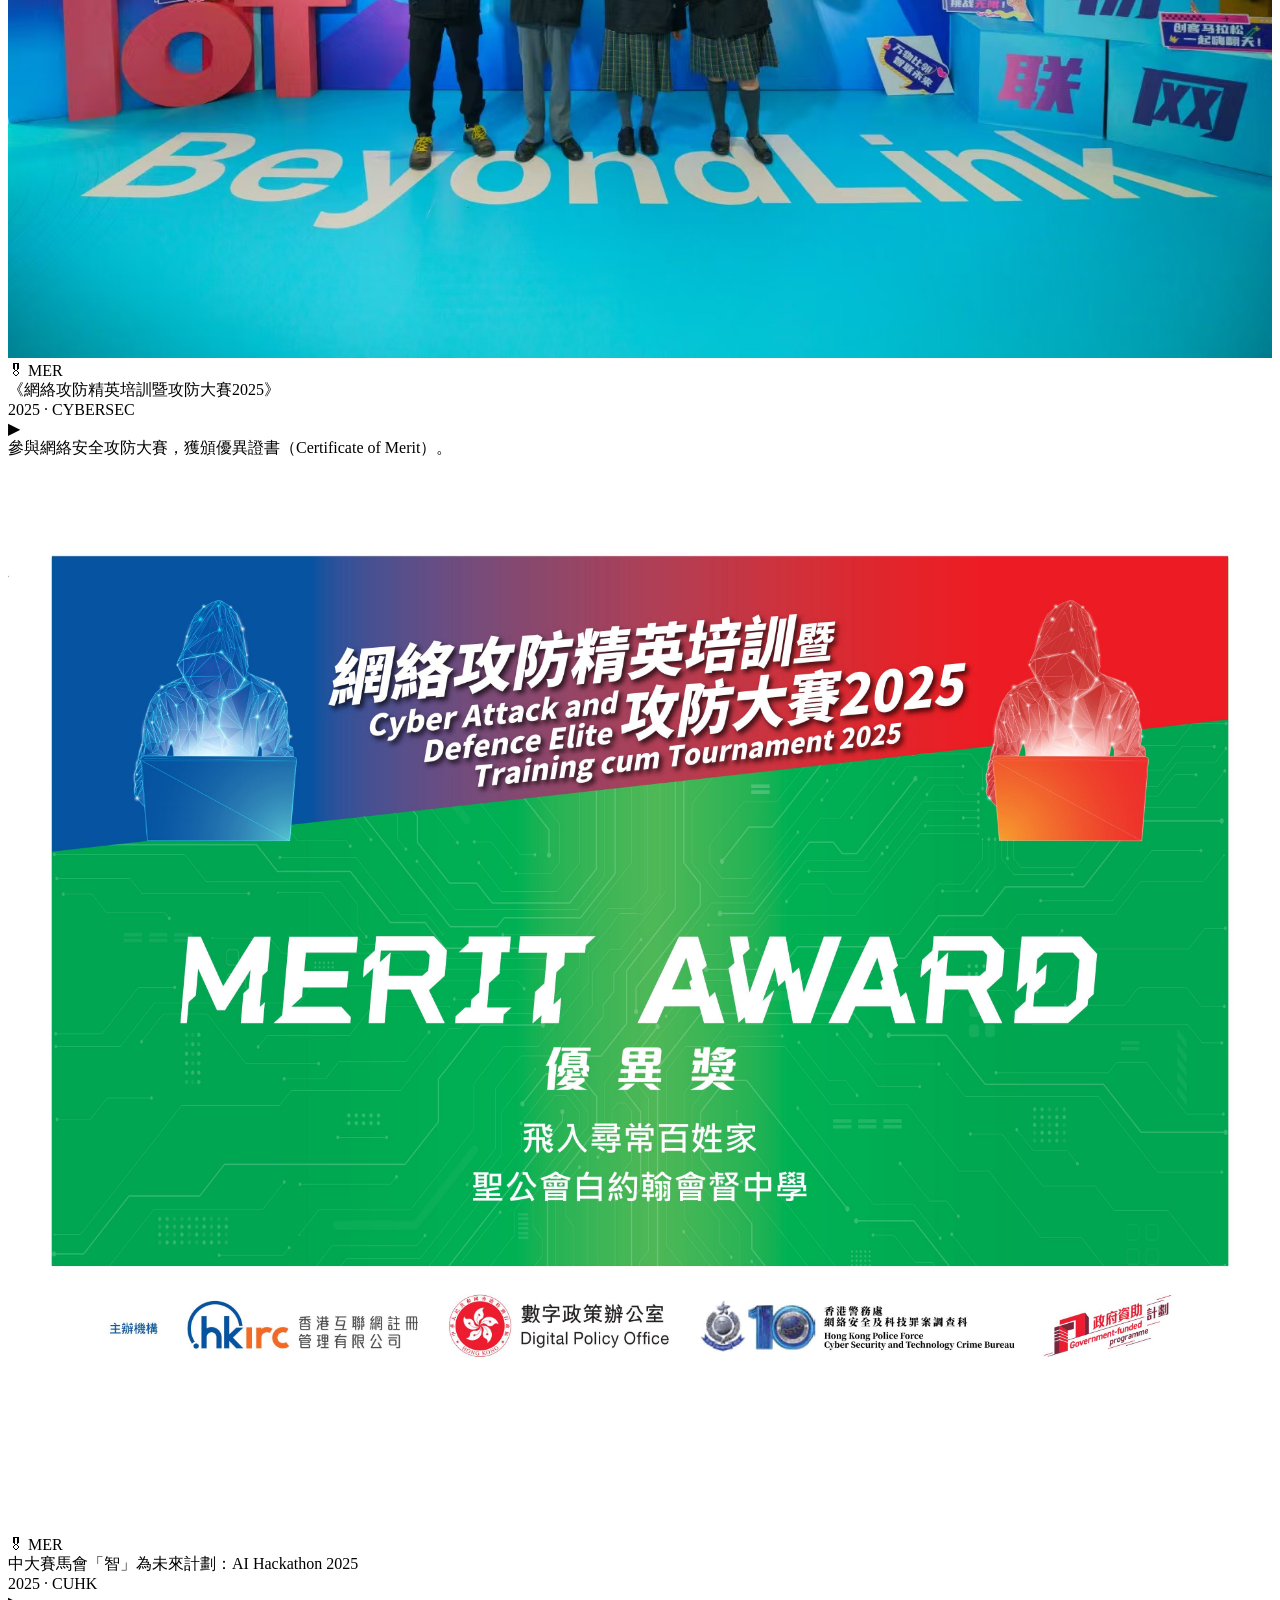
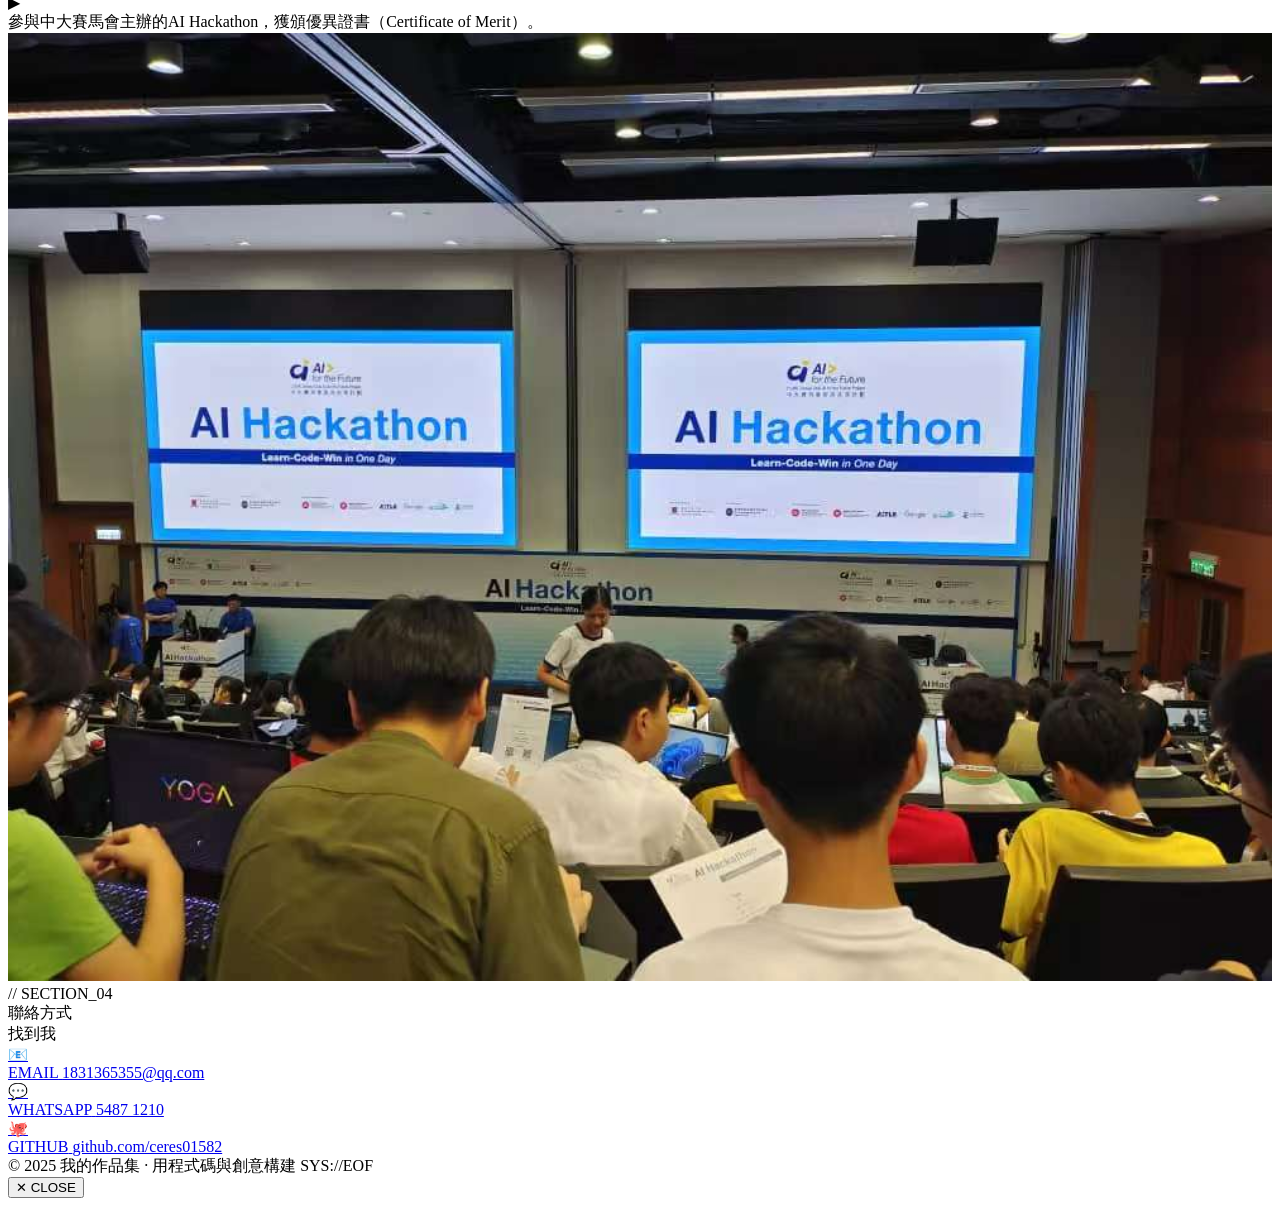
==== commit 1ccea3e7: "Update index.html" ====
--- a/index.html
+++ b/index.html
@@ -268,7 +268,7 @@
              data-en="Won 1st Place / Champion, also awarded Best IoT Solution, Best Technology Application, Most Original Solution, and Best Oral Presentation.">
           獲得卓越物聯網方案獎、最佳科技運用獎、最具原創性方案大獎及最優秀口頭報告四項大獎。
         </div>
-        <div class="award-photo"><img src="/MyWeb/活動/iot.jpg" alt="IOT比賽證書" style="width:100%;height:100%;object-fit:cover;"></div>
+        <div class="award-photo"><img src="../活動/iot.jpg" alt="IOT比賽證書" style="width:100%;height:100%;object-fit:cover;"></div>
       </div></div>
     </div>
 
@@ -293,7 +293,7 @@
              data-en="Awarded 1st Runner-up in the PolyU FCE Build a Smart City Competition 2025.">
           於香港理工大學建設及環境學院舉辦的「建設智慧城市」比賽中榮獲亞軍（1st Runner-up）。
         </div>
-        <div class="award-photo"><img src="MyWeb/活動/lsgi.jpg" alt="PolyU FCE Smart City 證書" style="width:100%;height:100%;object-fit:cover;"></div>
+        <div class="award-photo"><img src="../活動/lsgi.jpg" alt="PolyU FCE Smart City 證書" style="width:100%;height:100%;object-fit:cover;"></div>
       </div></div>
     </div>
 
@@ -318,7 +318,7 @@
              data-en="Awarded 2nd Runner-up in the PolyU Engineering Project Competition 2023.">
           於香港理工大學工程項目比賽中榮獲季軍（2nd Runner-up）。
         </div>
-        <div class="award-photo"><img src="MyWeb/證書/poly_Engineering.jpg" alt="PolyU Engineering 證書" style="width:100%;height:100%;object-fit:cover;"></div>
+        <div class="award-photo"><img src="../證書/poly_Engineering.jpg" alt="PolyU Engineering 證書" style="width:100%;height:100%;object-fit:cover;"></div>
       </div></div>
     </div>
 
@@ -343,7 +343,7 @@
              data-en="Awarded Certificate of Excellence.">
           獲頒卓越證書（Certificate of Excellence）。
         </div>
-        <div class="award-photo"><img src="MyWeb/活動/onenet.jpg" alt="OneNET創客比賽證書" style="width:100%;height:100%;object-fit:cover;"></div>
+        <div class="award-photo"><img src="../活動/onenet.jpg" alt="OneNET創客比賽證書" style="width:100%;height:100%;object-fit:cover;"></div>
       </div></div>
     </div>
 
@@ -368,7 +368,7 @@
              data-en="Awarded Certificate of Merit.">
           獲頒優異證書（Certificate of Merit）。
         </div>
-        <div class="award-photo"><img src="MyWeb/活動/馬拉松.jpg" alt="OneNET馬拉松證書" style="width:100%;height:100%;object-fit:cover;"></div>
+        <div class="award-photo"><img src="../活動/馬拉松.jpg" alt="OneNET馬拉松證書" style="width:100%;height:100%;object-fit:cover;"></div>
       </div></div>
     </div>
 
@@ -393,7 +393,7 @@
              data-en="Participated in the Cyber Attack &amp; Defense Elite Competition 2025, awarded Certificate of Merit.">
           參與網絡安全攻防大賽，獲頒優異證書（Certificate of Merit）。
         </div>
-        <div class="award-photo"><img src="MyWeb/證書/飛入尋常百姓家.jpg" alt="網絡攻防大賽證書" style="width:100%;height:100%;object-fit:cover;"></div>
+        <div class="award-photo"><img src="../證書/飛入尋常百姓家.jpg" alt="網絡攻防大賽證書" style="width:100%;height:100%;object-fit:cover;"></div>
       </div></div>
     </div>
 
@@ -418,7 +418,7 @@
              data-en="Participated in the CUHK Jockey Club AI Hackathon 2025, awarded Certificate of Merit.">
           參與中大賽馬會主辦的AI Hackathon，獲頒優異證書（Certificate of Merit）。
         </div>
-        <div class="award-photo"><img src="MyWeb/活動/hackthon.jpg" alt="AIHackathon" style="width:100%;height:100%;object-fit:cover;"></div>
+        <div class="award-photo"><img src="../活動/hackthon.jpg" alt="AIHackathon" style="width:100%;height:100%;object-fit:cover;"></div>
       </div></div>
     </div>
 
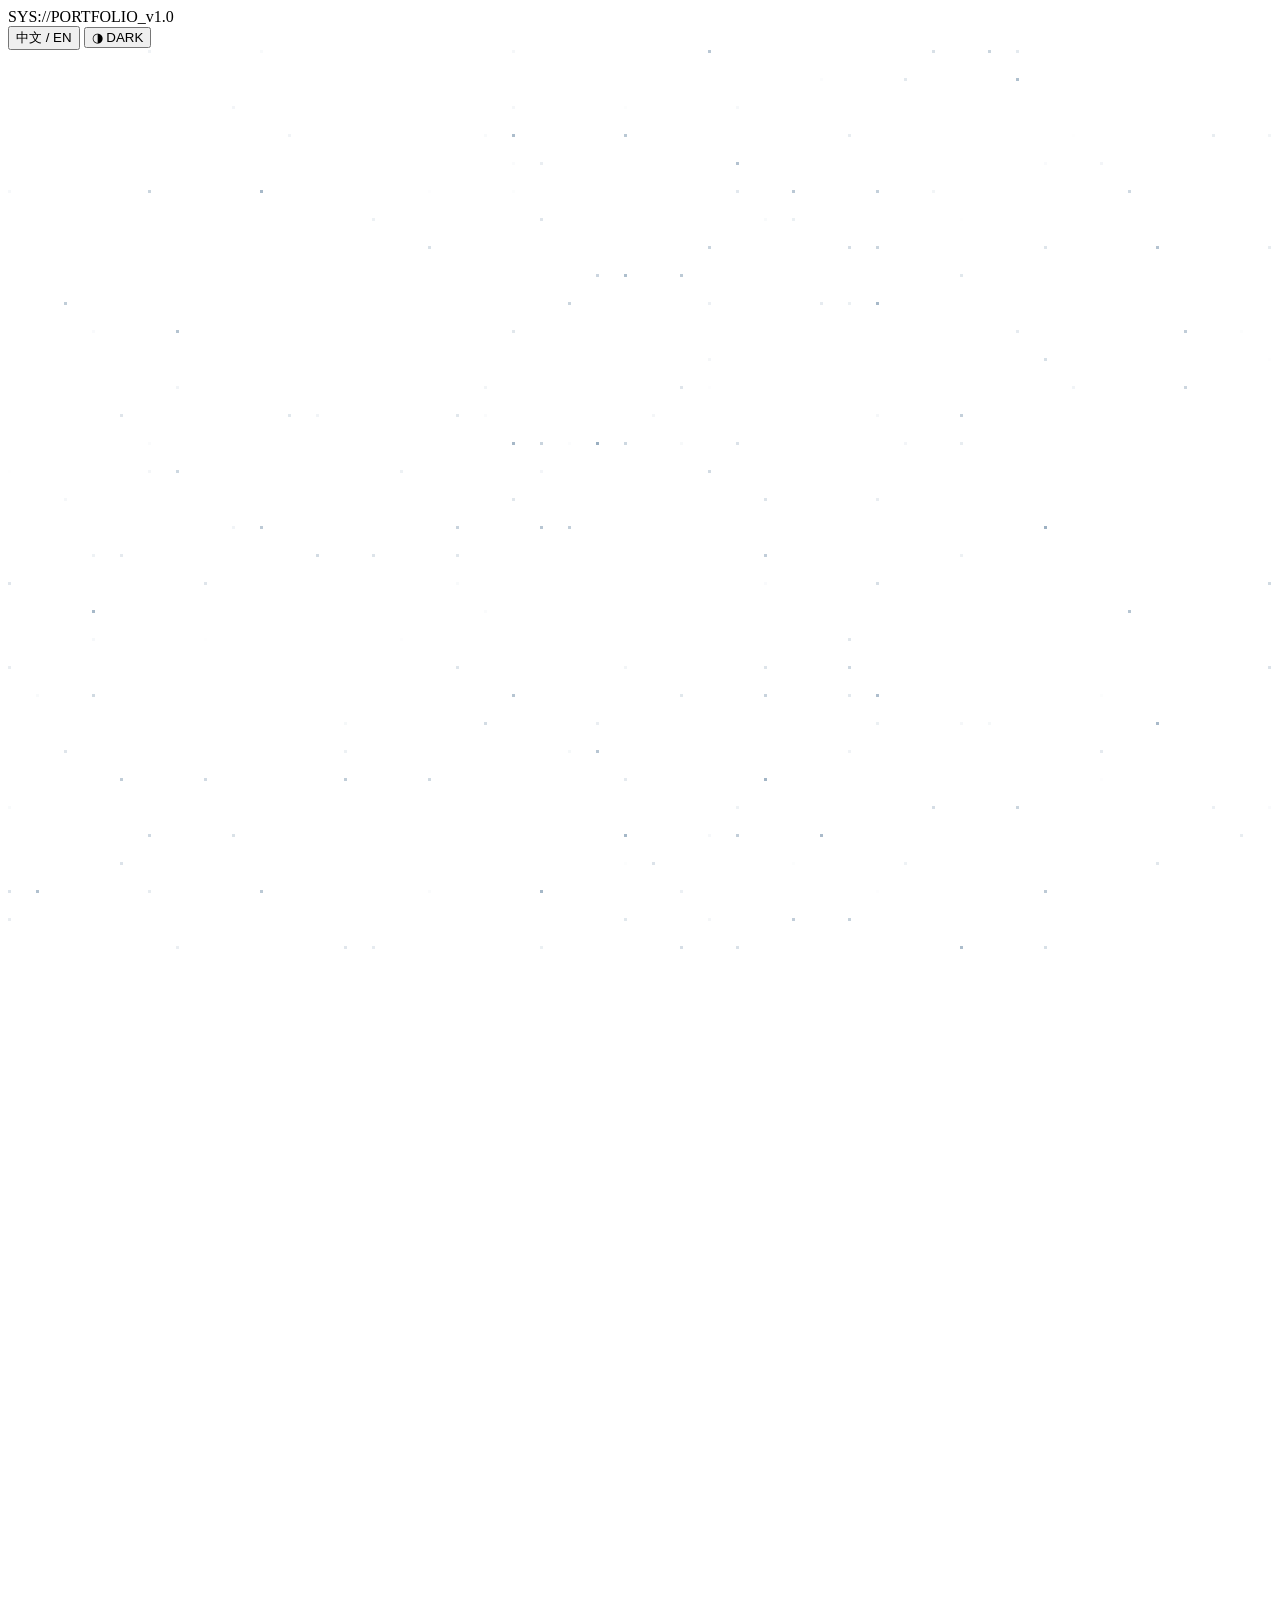
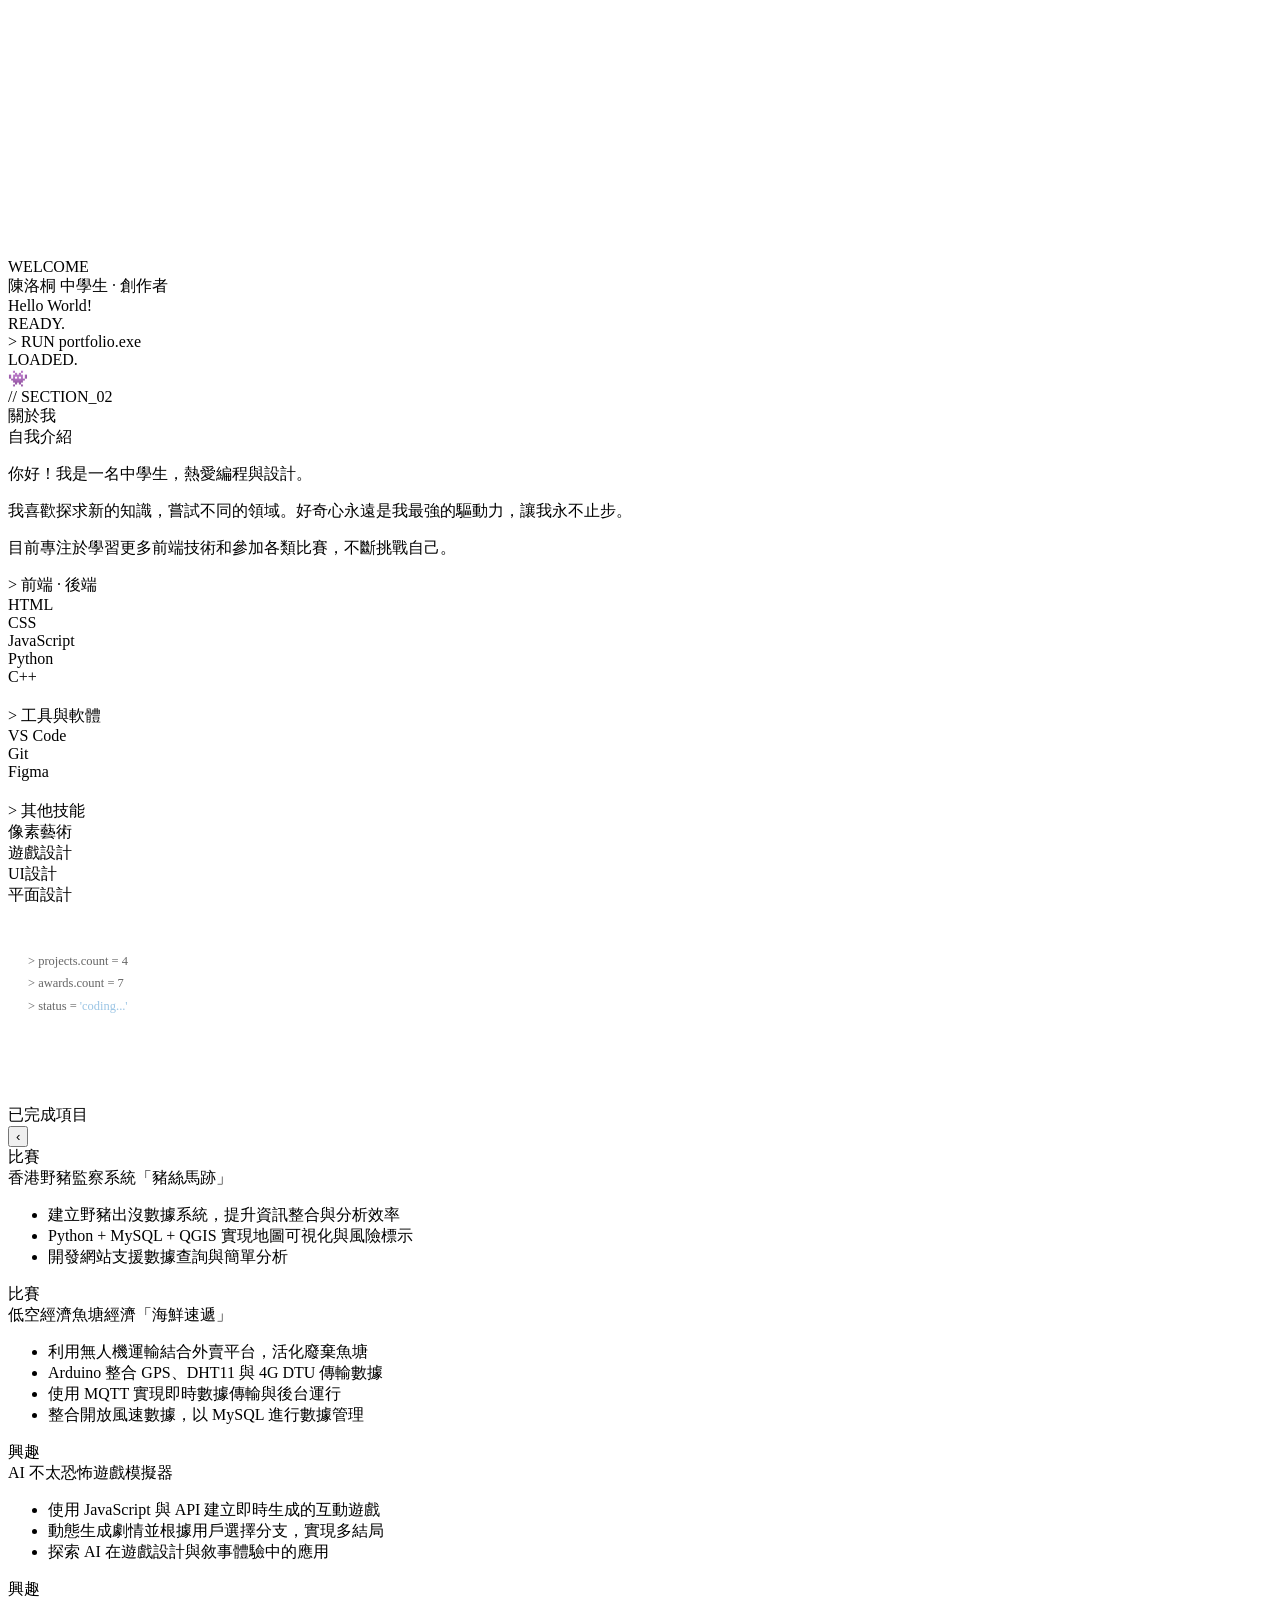
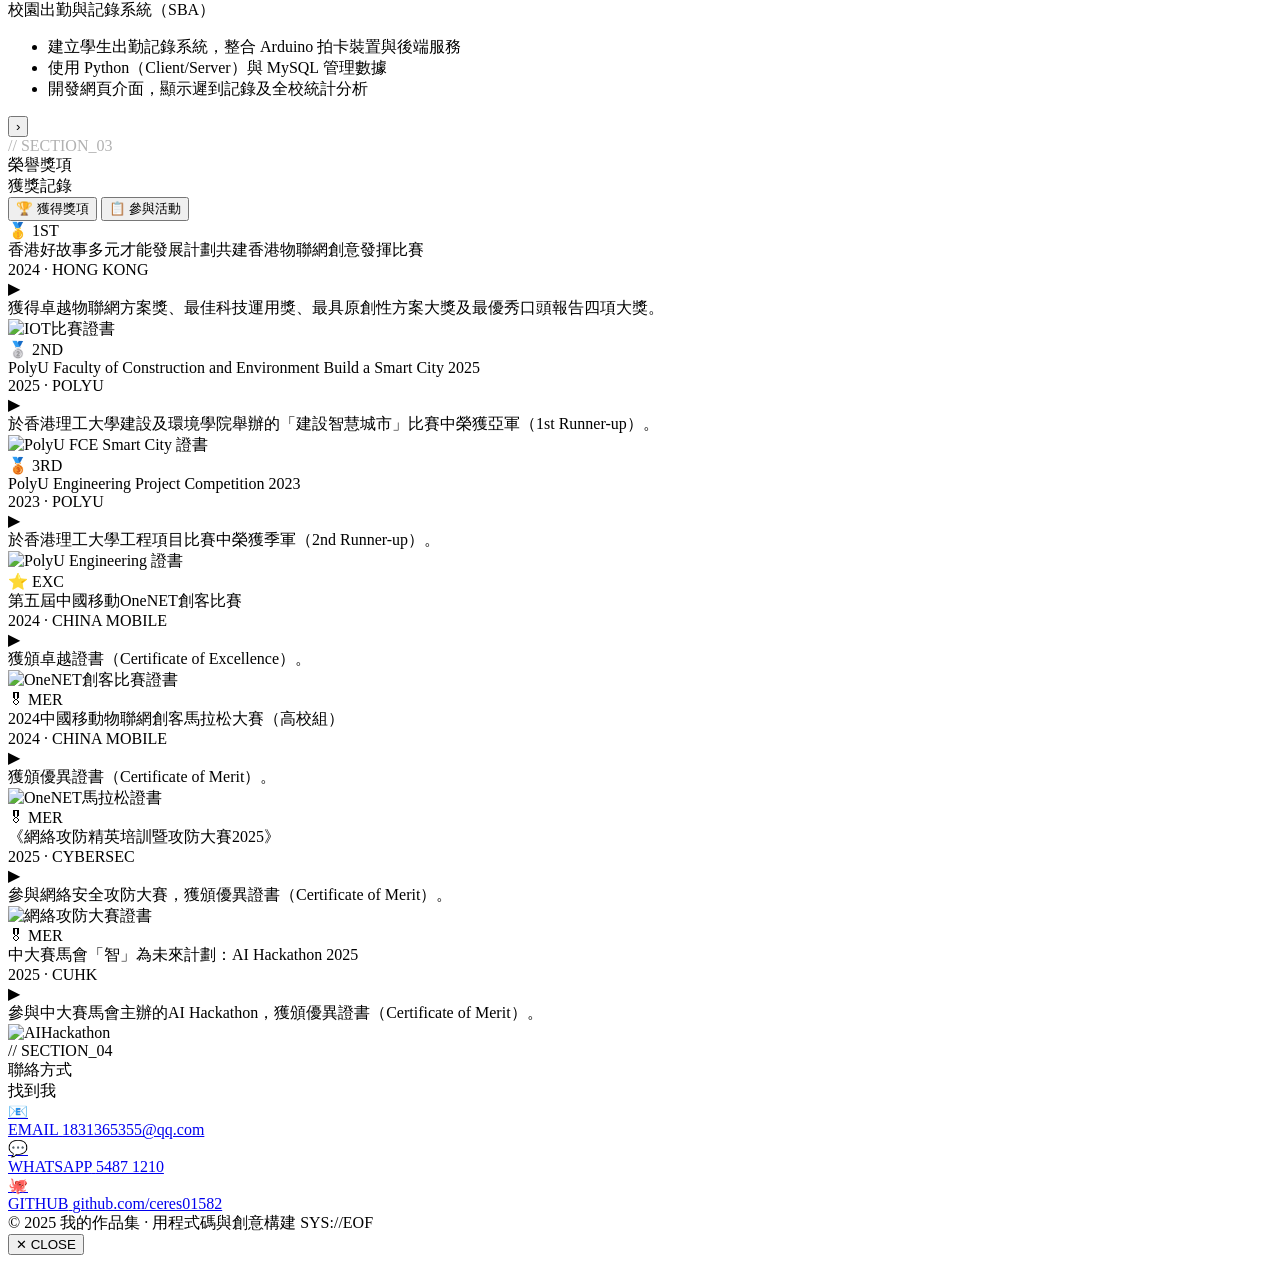
==== commit 7a2075a0: "Add files via upload" ====
--- a/index.html
+++ b/index.html
@@ -268,7 +268,7 @@
              data-en="Won 1st Place / Champion, also awarded Best IoT Solution, Best Technology Application, Most Original Solution, and Best Oral Presentation.">
           獲得卓越物聯網方案獎、最佳科技運用獎、最具原創性方案大獎及最優秀口頭報告四項大獎。
         </div>
-        <div class="award-photo"><img src="../活動/iot.jpg" alt="IOT比賽證書" style="width:100%;height:100%;object-fit:cover;"></div>
+        <div class="award-photo"><img src="MyWeb/活動/iot.jpg" alt="IOT比賽證書" style="width:100%;height:100%;object-fit:cover;"></div>
       </div></div>
     </div>
 
@@ -293,7 +293,7 @@
              data-en="Awarded 1st Runner-up in the PolyU FCE Build a Smart City Competition 2025.">
           於香港理工大學建設及環境學院舉辦的「建設智慧城市」比賽中榮獲亞軍（1st Runner-up）。
         </div>
-        <div class="award-photo"><img src="../活動/lsgi.jpg" alt="PolyU FCE Smart City 證書" style="width:100%;height:100%;object-fit:cover;"></div>
+        <div class="award-photo"><img src="MyWeb/活動/lsgi.jpg" alt="PolyU FCE Smart City 證書" style="width:100%;height:100%;object-fit:cover;"></div>
       </div></div>
     </div>
 
@@ -318,7 +318,7 @@
              data-en="Awarded 2nd Runner-up in the PolyU Engineering Project Competition 2023.">
           於香港理工大學工程項目比賽中榮獲季軍（2nd Runner-up）。
         </div>
-        <div class="award-photo"><img src="../證書/poly_Engineering.jpg" alt="PolyU Engineering 證書" style="width:100%;height:100%;object-fit:cover;"></div>
+        <div class="award-photo"><img src="MyWeb/證書/poly_Engineering.jpg" alt="PolyU Engineering 證書" style="width:100%;height:100%;object-fit:cover;"></div>
       </div></div>
     </div>
 
@@ -343,7 +343,7 @@
              data-en="Awarded Certificate of Excellence.">
           獲頒卓越證書（Certificate of Excellence）。
         </div>
-        <div class="award-photo"><img src="../活動/onenet.jpg" alt="OneNET創客比賽證書" style="width:100%;height:100%;object-fit:cover;"></div>
+        <div class="award-photo"><img src="MyWeb/活動/onenet.jpg" alt="OneNET創客比賽證書" style="width:100%;height:100%;object-fit:cover;"></div>
       </div></div>
     </div>
 
@@ -368,7 +368,7 @@
              data-en="Awarded Certificate of Merit.">
           獲頒優異證書（Certificate of Merit）。
         </div>
-        <div class="award-photo"><img src="../活動/馬拉松.jpg" alt="OneNET馬拉松證書" style="width:100%;height:100%;object-fit:cover;"></div>
+        <div class="award-photo"><img src="MyWeb/活動/馬拉松.jpg" alt="OneNET馬拉松證書" style="width:100%;height:100%;object-fit:cover;"></div>
       </div></div>
     </div>
 
@@ -393,7 +393,7 @@
              data-en="Participated in the Cyber Attack &amp; Defense Elite Competition 2025, awarded Certificate of Merit.">
           參與網絡安全攻防大賽，獲頒優異證書（Certificate of Merit）。
         </div>
-        <div class="award-photo"><img src="../證書/飛入尋常百姓家.jpg" alt="網絡攻防大賽證書" style="width:100%;height:100%;object-fit:cover;"></div>
+        <div class="award-photo"><img src="MyWeb/證書/飛入尋常百姓家.jpg" alt="網絡攻防大賽證書" style="width:100%;height:100%;object-fit:cover;"></div>
       </div></div>
     </div>
 
@@ -418,7 +418,7 @@
              data-en="Participated in the CUHK Jockey Club AI Hackathon 2025, awarded Certificate of Merit.">
           參與中大賽馬會主辦的AI Hackathon，獲頒優異證書（Certificate of Merit）。
         </div>
-        <div class="award-photo"><img src="../活動/hackthon.jpg" alt="AIHackathon" style="width:100%;height:100%;object-fit:cover;"></div>
+        <div class="award-photo"><img src="MyWeb/活動/hackthon.jpg" alt="AIHackathon" style="width:100%;height:100%;object-fit:cover;"></div>
       </div></div>
     </div>
 
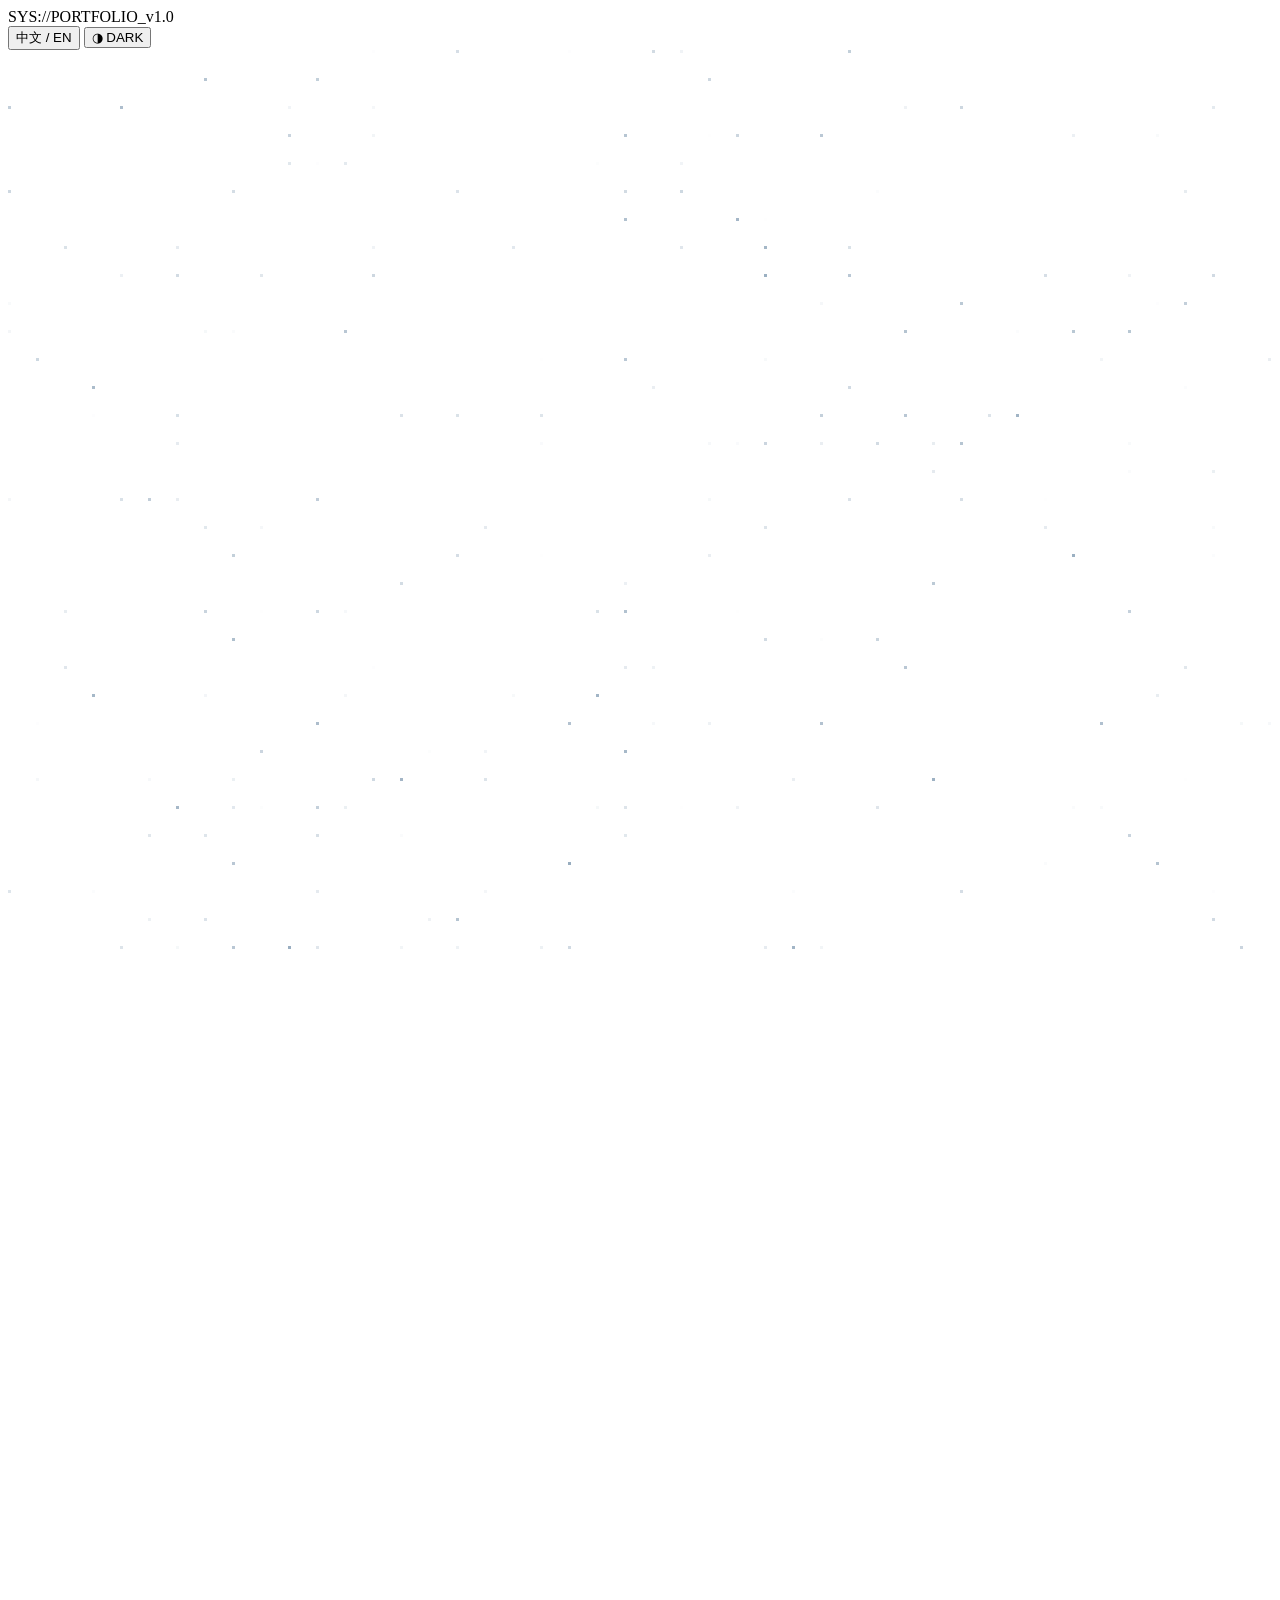
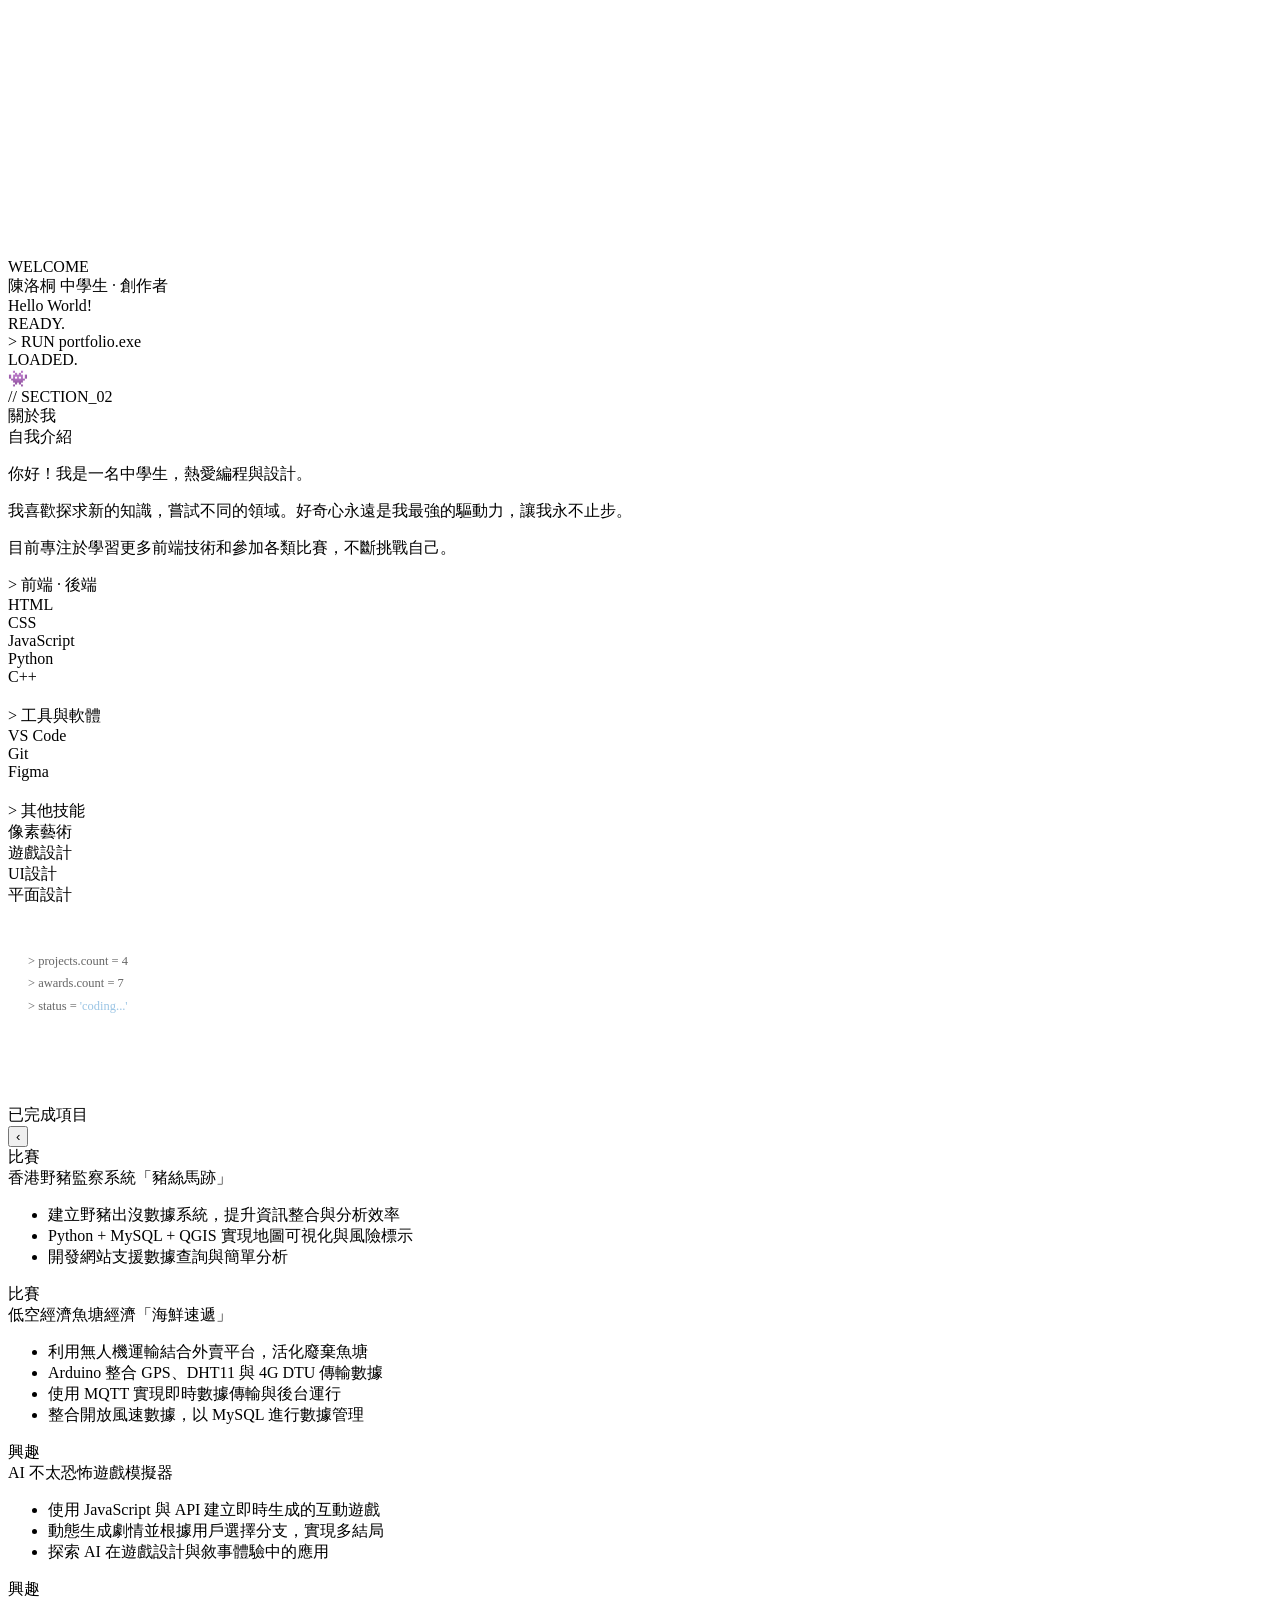
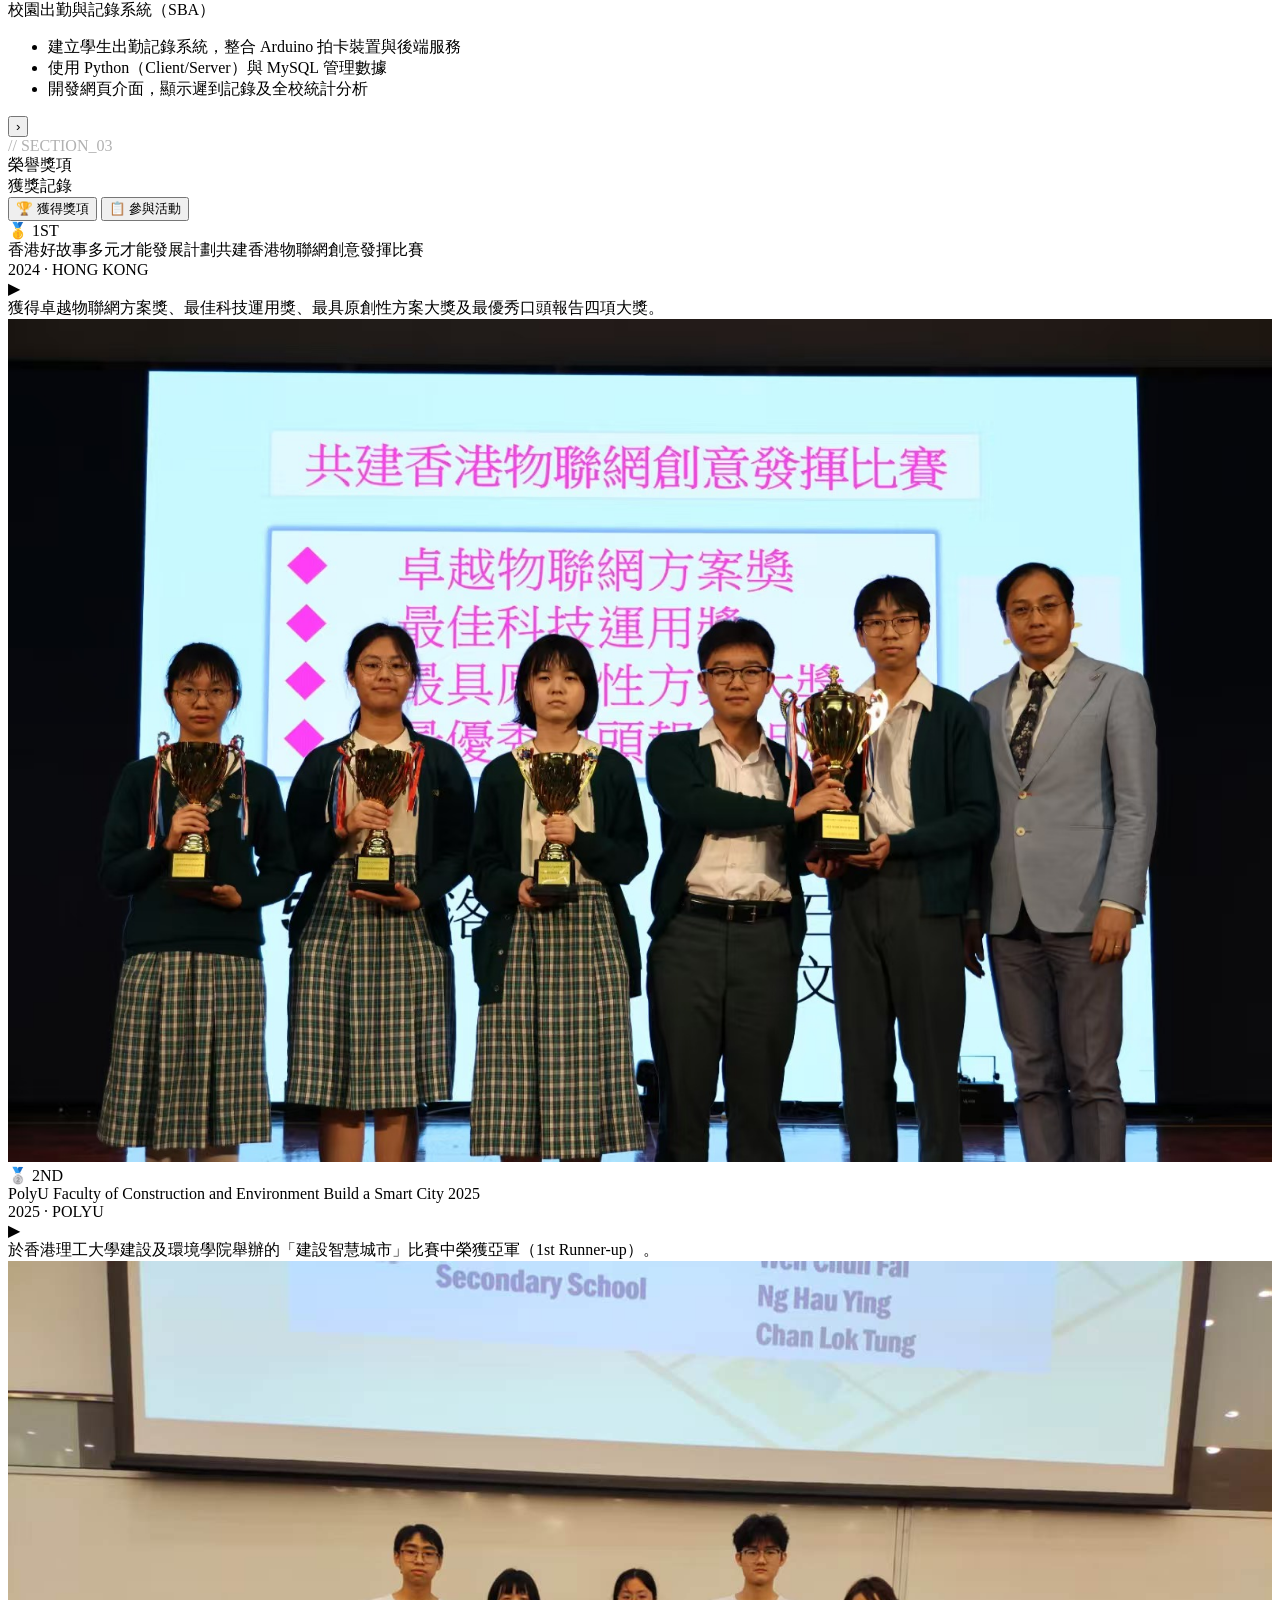
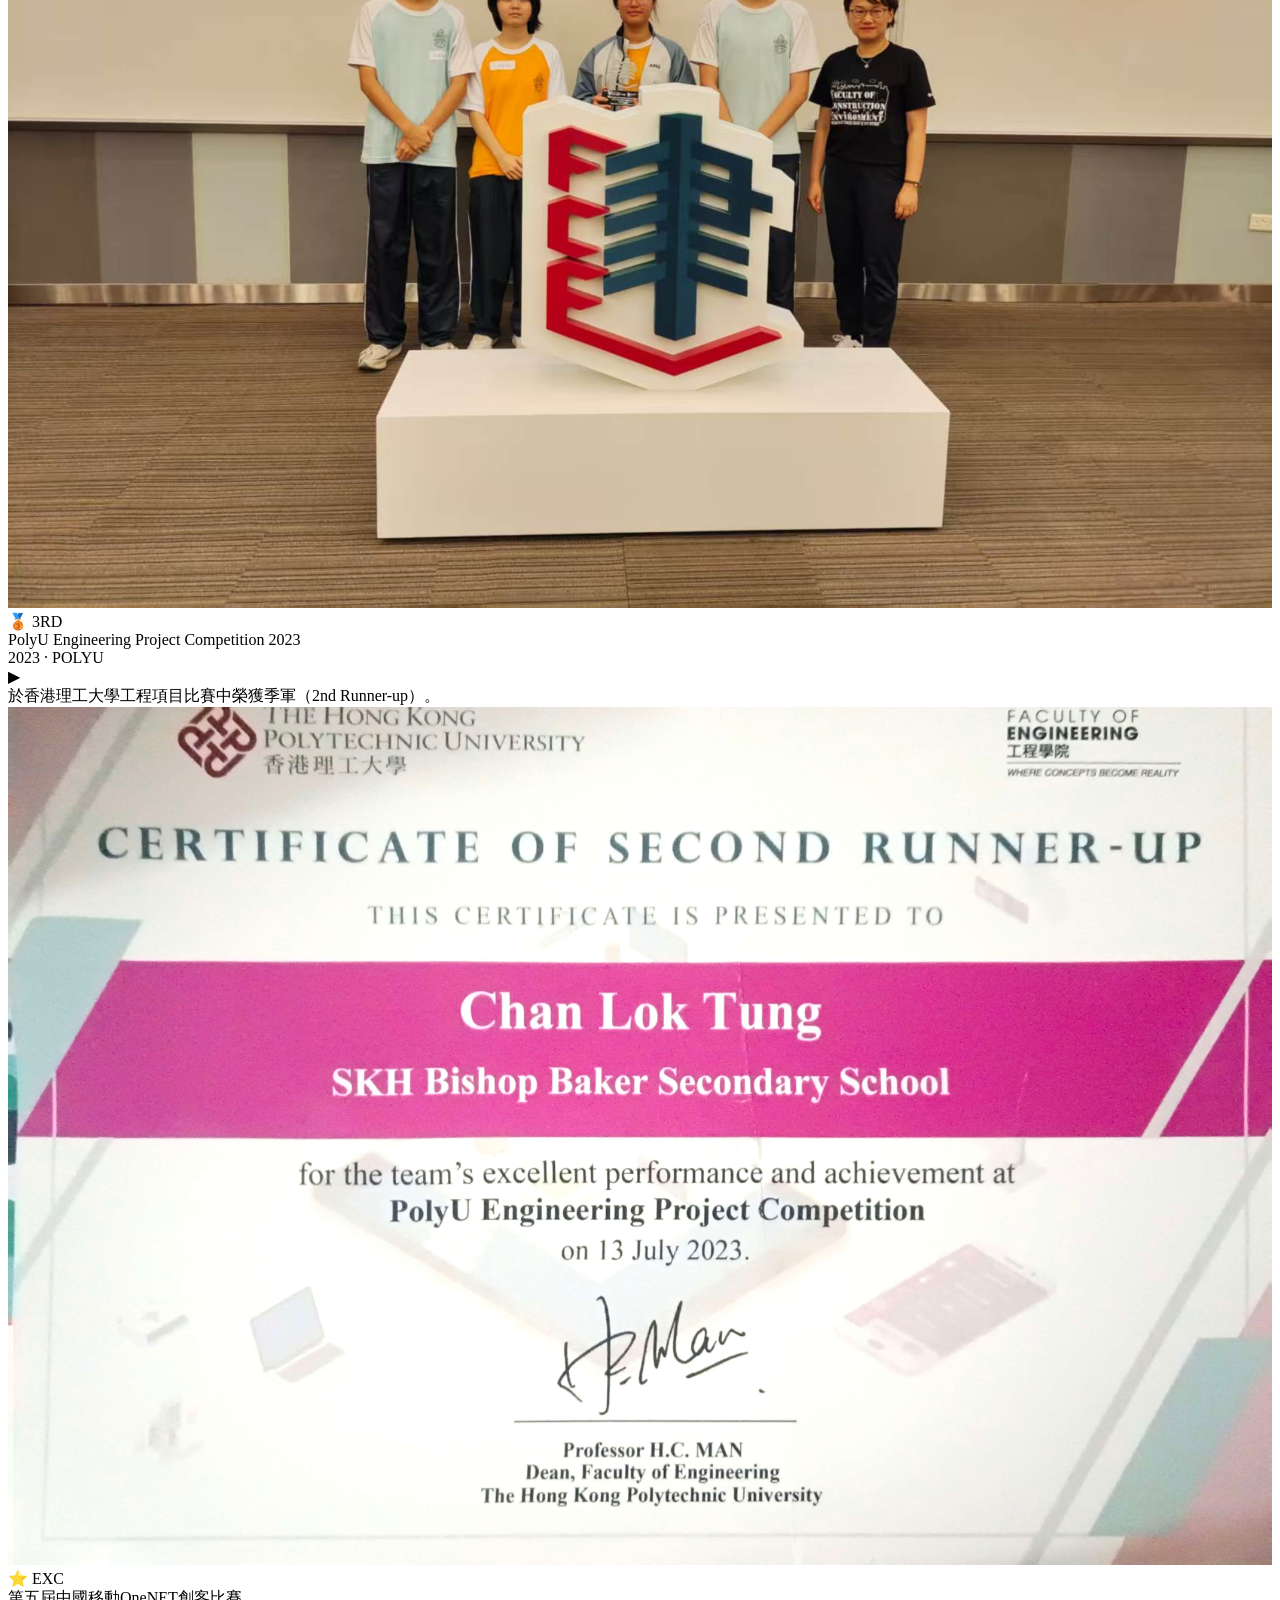
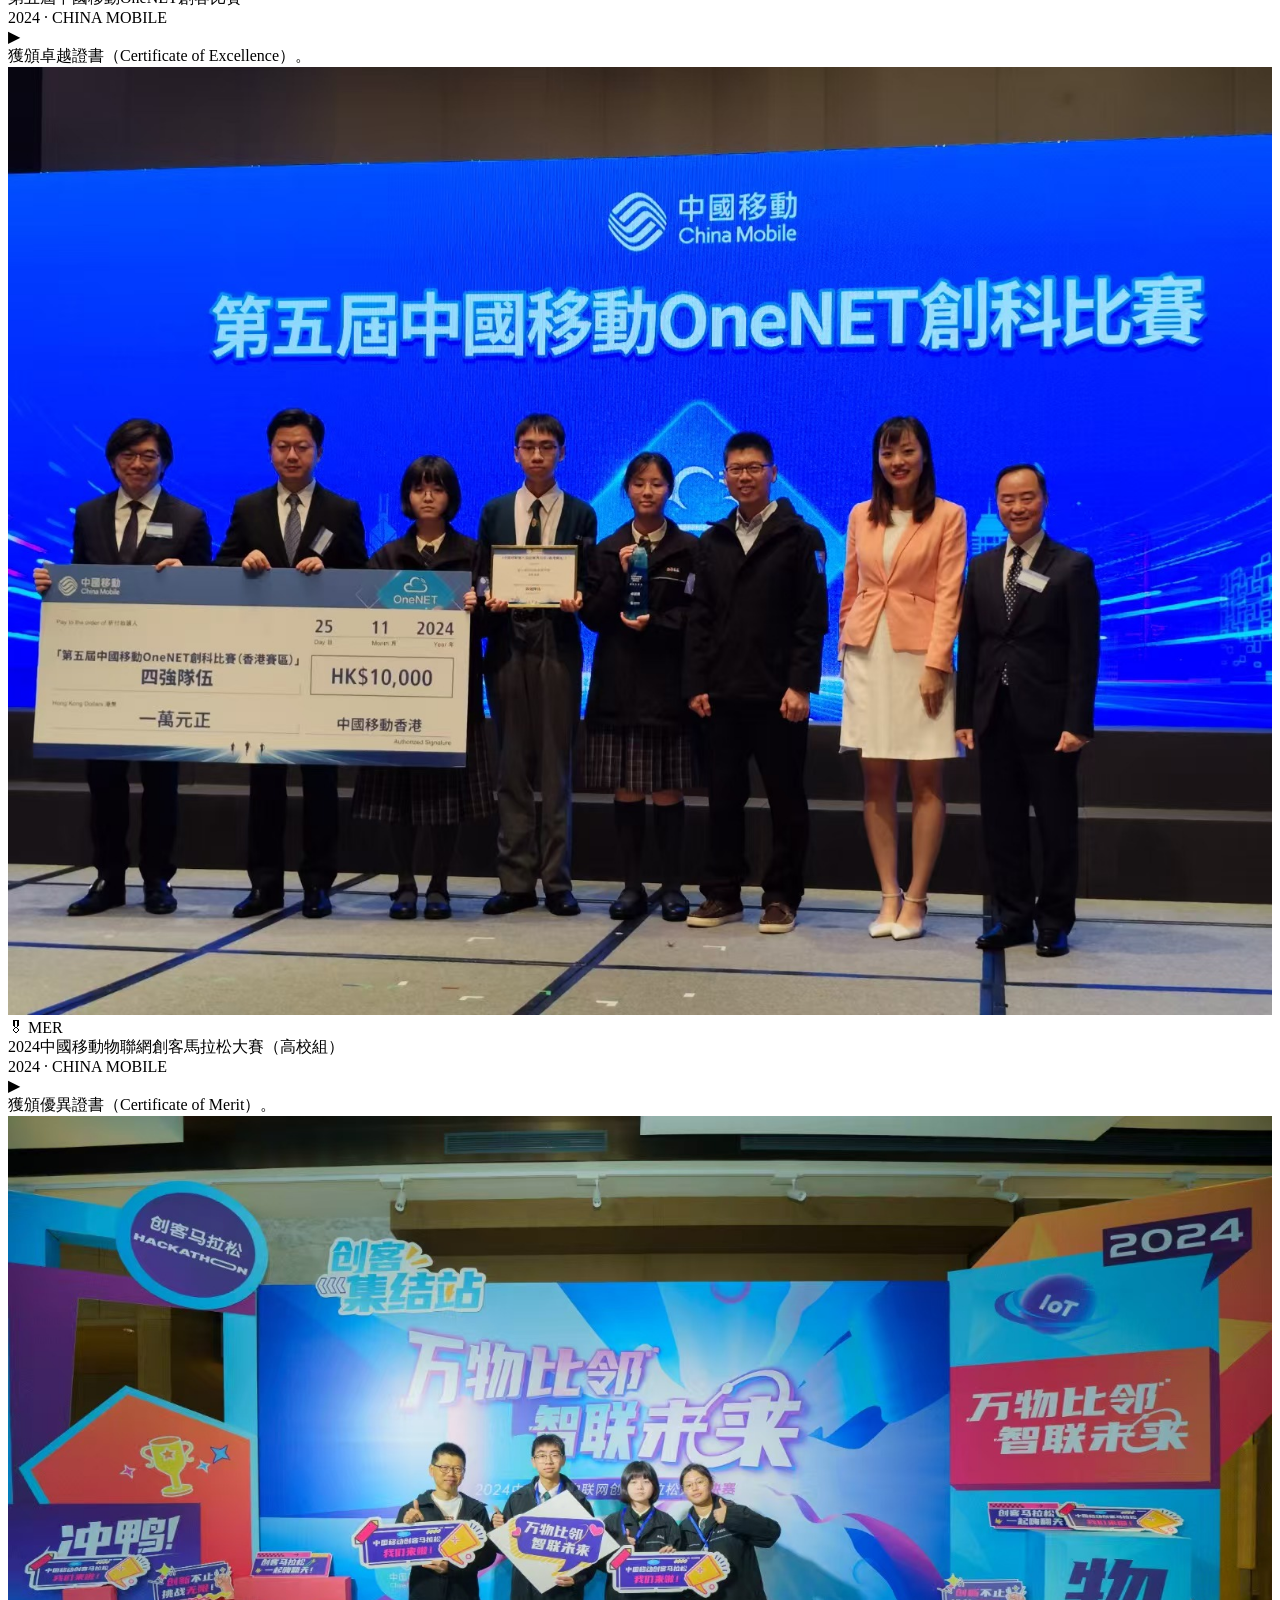
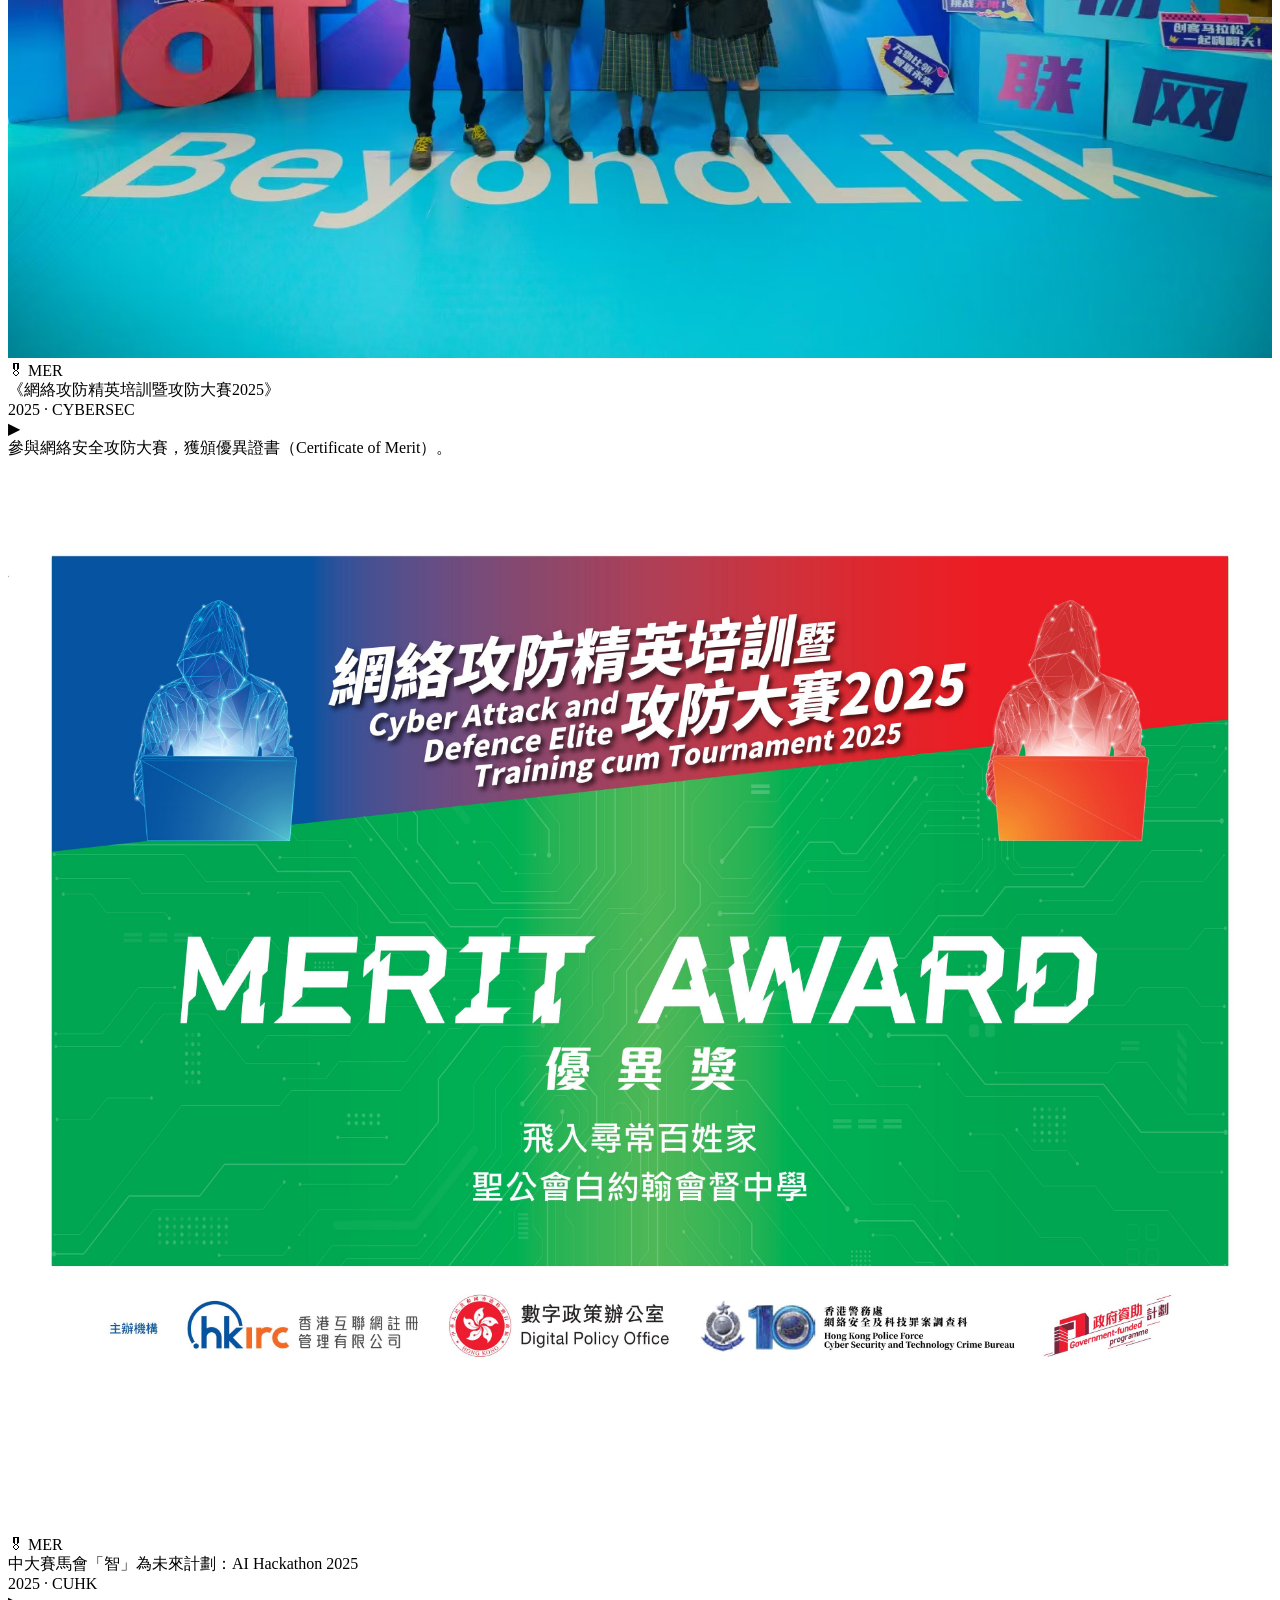
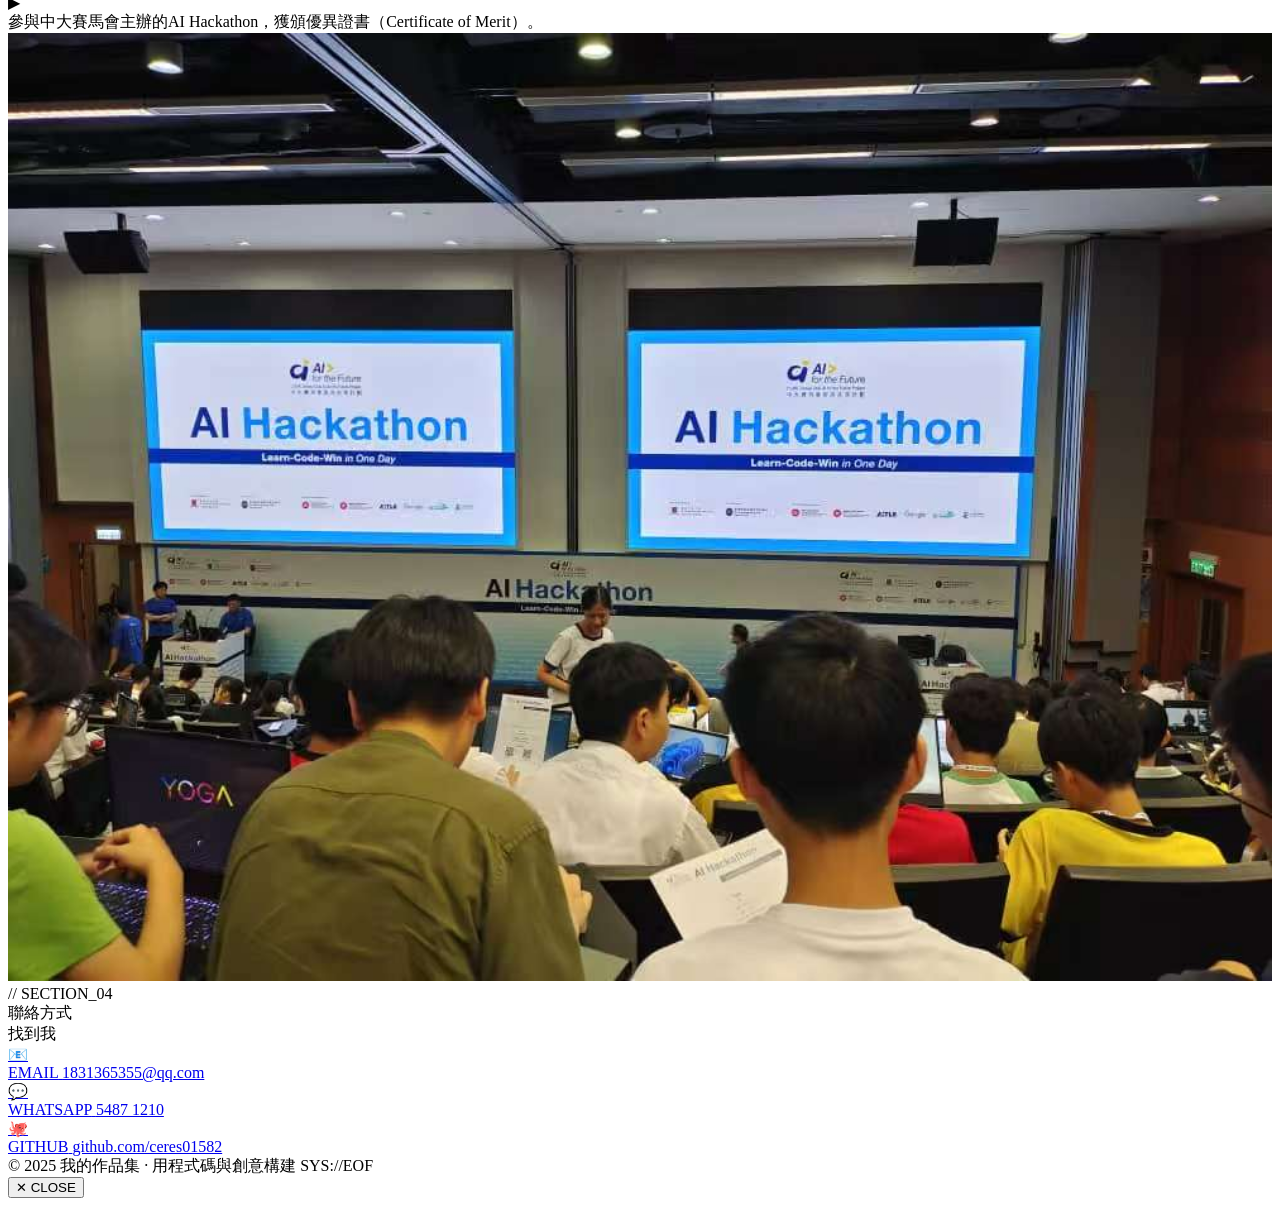
==== commit 755c58d8: "Update index.html" ====
--- a/index.html
+++ b/index.html
@@ -268,7 +268,7 @@
              data-en="Won 1st Place / Champion, also awarded Best IoT Solution, Best Technology Application, Most Original Solution, and Best Oral Presentation.">
           獲得卓越物聯網方案獎、最佳科技運用獎、最具原創性方案大獎及最優秀口頭報告四項大獎。
         </div>
-        <div class="award-photo"><img src="MyWeb/活動/iot.jpg" alt="IOT比賽證書" style="width:100%;height:100%;object-fit:cover;"></div>
+        <div class="award-photo"><img src="../活動/iot.jpg" alt="IOT比賽證書" style="width:100%;height:100%;object-fit:cover;"></div>
       </div></div>
     </div>
 
@@ -293,7 +293,7 @@
              data-en="Awarded 1st Runner-up in the PolyU FCE Build a Smart City Competition 2025.">
           於香港理工大學建設及環境學院舉辦的「建設智慧城市」比賽中榮獲亞軍（1st Runner-up）。
         </div>
-        <div class="award-photo"><img src="MyWeb/活動/lsgi.jpg" alt="PolyU FCE Smart City 證書" style="width:100%;height:100%;object-fit:cover;"></div>
+        <div class="award-photo"><img src="../活動/lsgi.jpg" alt="PolyU FCE Smart City 證書" style="width:100%;height:100%;object-fit:cover;"></div>
       </div></div>
     </div>
 
@@ -318,7 +318,7 @@
              data-en="Awarded 2nd Runner-up in the PolyU Engineering Project Competition 2023.">
           於香港理工大學工程項目比賽中榮獲季軍（2nd Runner-up）。
         </div>
-        <div class="award-photo"><img src="MyWeb/證書/poly_Engineering.jpg" alt="PolyU Engineering 證書" style="width:100%;height:100%;object-fit:cover;"></div>
+        <div class="award-photo"><img src="../證書/poly_Engineering.jpg" alt="PolyU Engineering 證書" style="width:100%;height:100%;object-fit:cover;"></div>
       </div></div>
     </div>
 
@@ -343,7 +343,7 @@
              data-en="Awarded Certificate of Excellence.">
           獲頒卓越證書（Certificate of Excellence）。
         </div>
-        <div class="award-photo"><img src="MyWeb/活動/onenet.jpg" alt="OneNET創客比賽證書" style="width:100%;height:100%;object-fit:cover;"></div>
+        <div class="award-photo"><img src="../活動/onenet.jpg" alt="OneNET創客比賽證書" style="width:100%;height:100%;object-fit:cover;"></div>
       </div></div>
     </div>
 
@@ -368,7 +368,7 @@
              data-en="Awarded Certificate of Merit.">
           獲頒優異證書（Certificate of Merit）。
         </div>
-        <div class="award-photo"><img src="MyWeb/活動/馬拉松.jpg" alt="OneNET馬拉松證書" style="width:100%;height:100%;object-fit:cover;"></div>
+        <div class="award-photo"><img src="../活動/馬拉松.jpg" alt="OneNET馬拉松證書" style="width:100%;height:100%;object-fit:cover;"></div>
       </div></div>
     </div>
 
@@ -393,7 +393,7 @@
              data-en="Participated in the Cyber Attack &amp; Defense Elite Competition 2025, awarded Certificate of Merit.">
           參與網絡安全攻防大賽，獲頒優異證書（Certificate of Merit）。
         </div>
-        <div class="award-photo"><img src="MyWeb/證書/飛入尋常百姓家.jpg" alt="網絡攻防大賽證書" style="width:100%;height:100%;object-fit:cover;"></div>
+        <div class="award-photo"><img src="../證書/飛入尋常百姓家.jpg" alt="網絡攻防大賽證書" style="width:100%;height:100%;object-fit:cover;"></div>
       </div></div>
     </div>
 
@@ -418,7 +418,7 @@
              data-en="Participated in the CUHK Jockey Club AI Hackathon 2025, awarded Certificate of Merit.">
           參與中大賽馬會主辦的AI Hackathon，獲頒優異證書（Certificate of Merit）。
         </div>
-        <div class="award-photo"><img src="MyWeb/活動/hackthon.jpg" alt="AIHackathon" style="width:100%;height:100%;object-fit:cover;"></div>
+        <div class="award-photo"><img src="../活動/hackthon.jpg" alt="AIHackathon" style="width:100%;height:100%;object-fit:cover;"></div>
       </div></div>
     </div>
 
@@ -444,9 +444,9 @@
       </div>
       <div class="award-detail"><div class="award-detail-inner">
         <div class="award-desc"
-             data-zh="參與青年科技人才培育計劃實習體驗項目，獲頒參與證書。"
+             data-zh="參與青年科技人才培育計劃實習體驗項目。"
              data-en="Participated in the Young Tech Talents Nurturing Scheme Internship Taster Program 2025, awarded Certificate of Participation.">
-          參與青年科技人才培育計劃實習體驗項目，獲頒參與證書。
+          參與青年科技人才培育計劃實習體驗項目。
         </div>
       </div></div>
     </div>
@@ -472,7 +472,7 @@
              data-en="Consistently participated in school clubs and activities related to Robotics, Engineering, Computer Science, and IT from 2023 to 2025.">
           持續參與校內STEM相關學會與活動，涵蓋2023至2025年度。
         </div>
-        <div class="award-photo"><img src="MyWeb/活動/Openday.png" alt="Openday" style="width:100%;height:100%;object-fit:cover;"></div>
+        <div class="award-photo"><img src="../活動/Openday.png" alt="Openday" style="width:100%;height:100%;object-fit:cover;"></div>
       </div></div>
     </div>
 
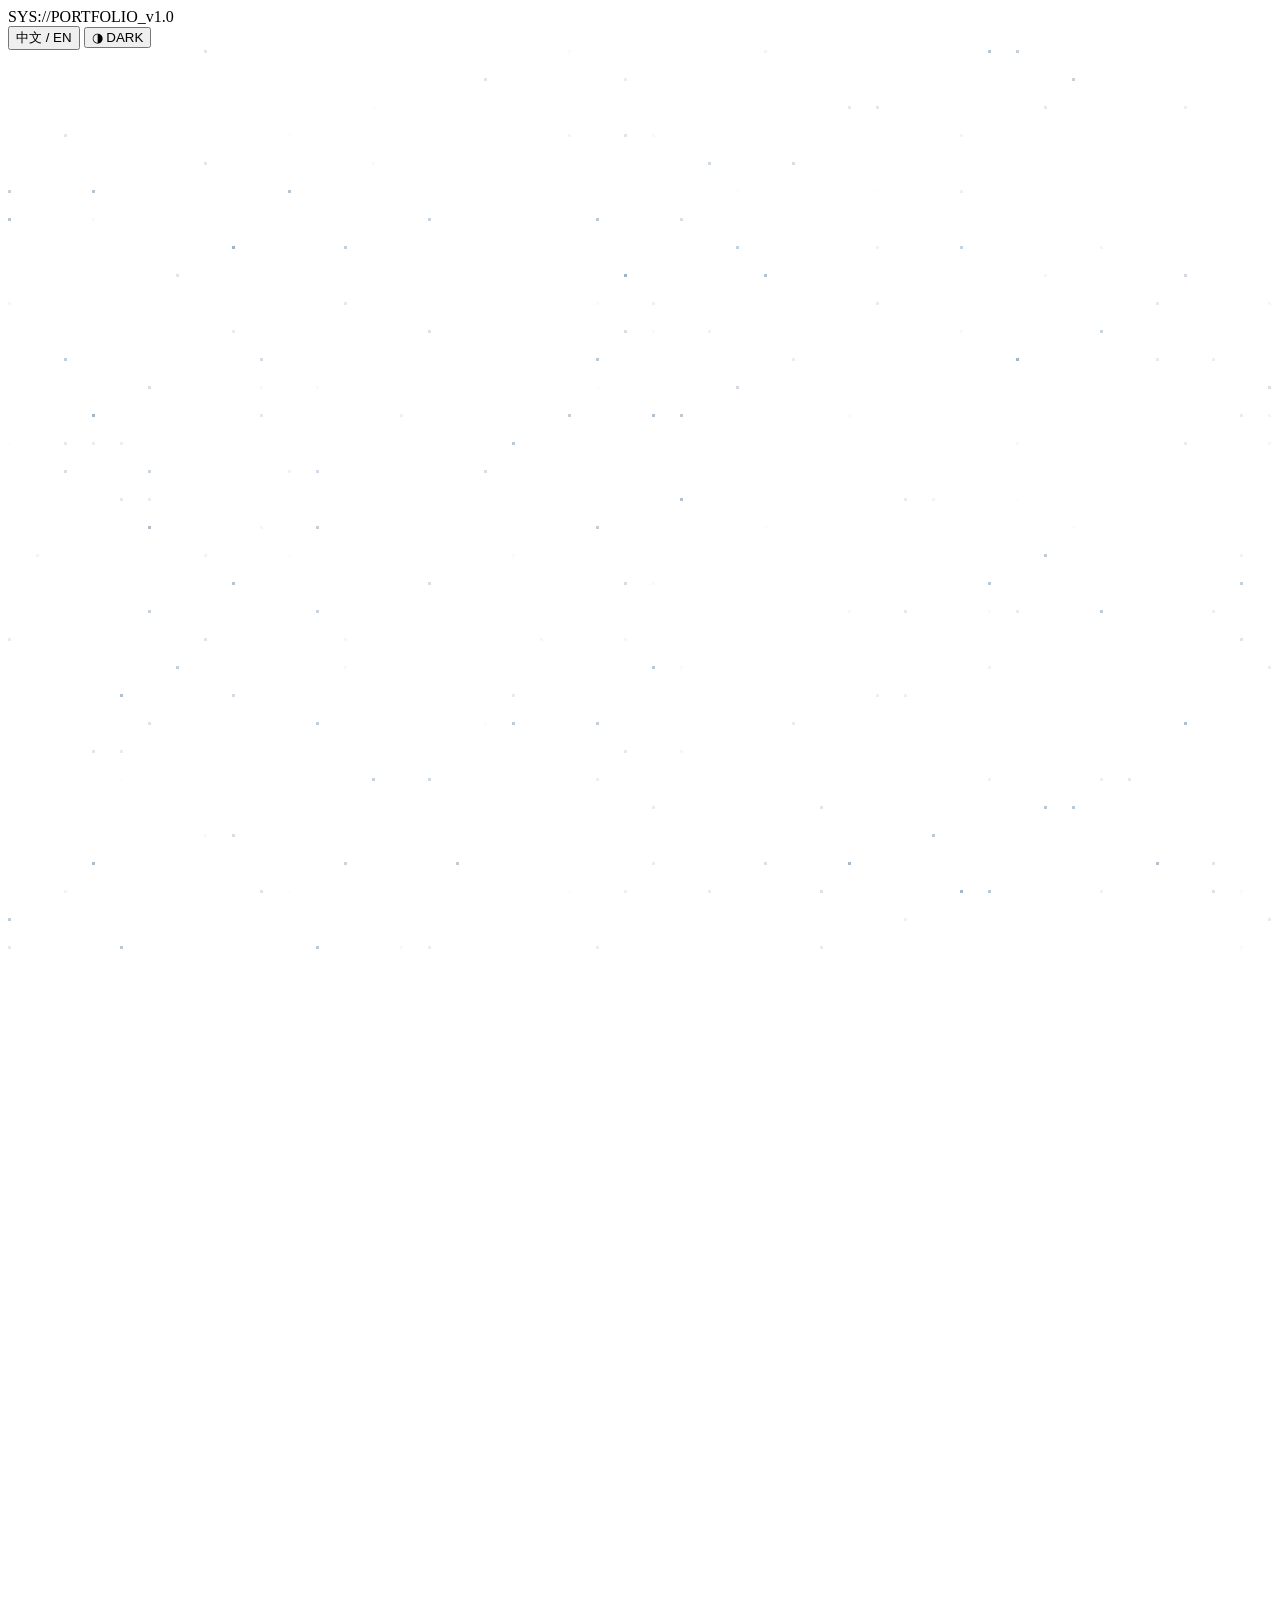
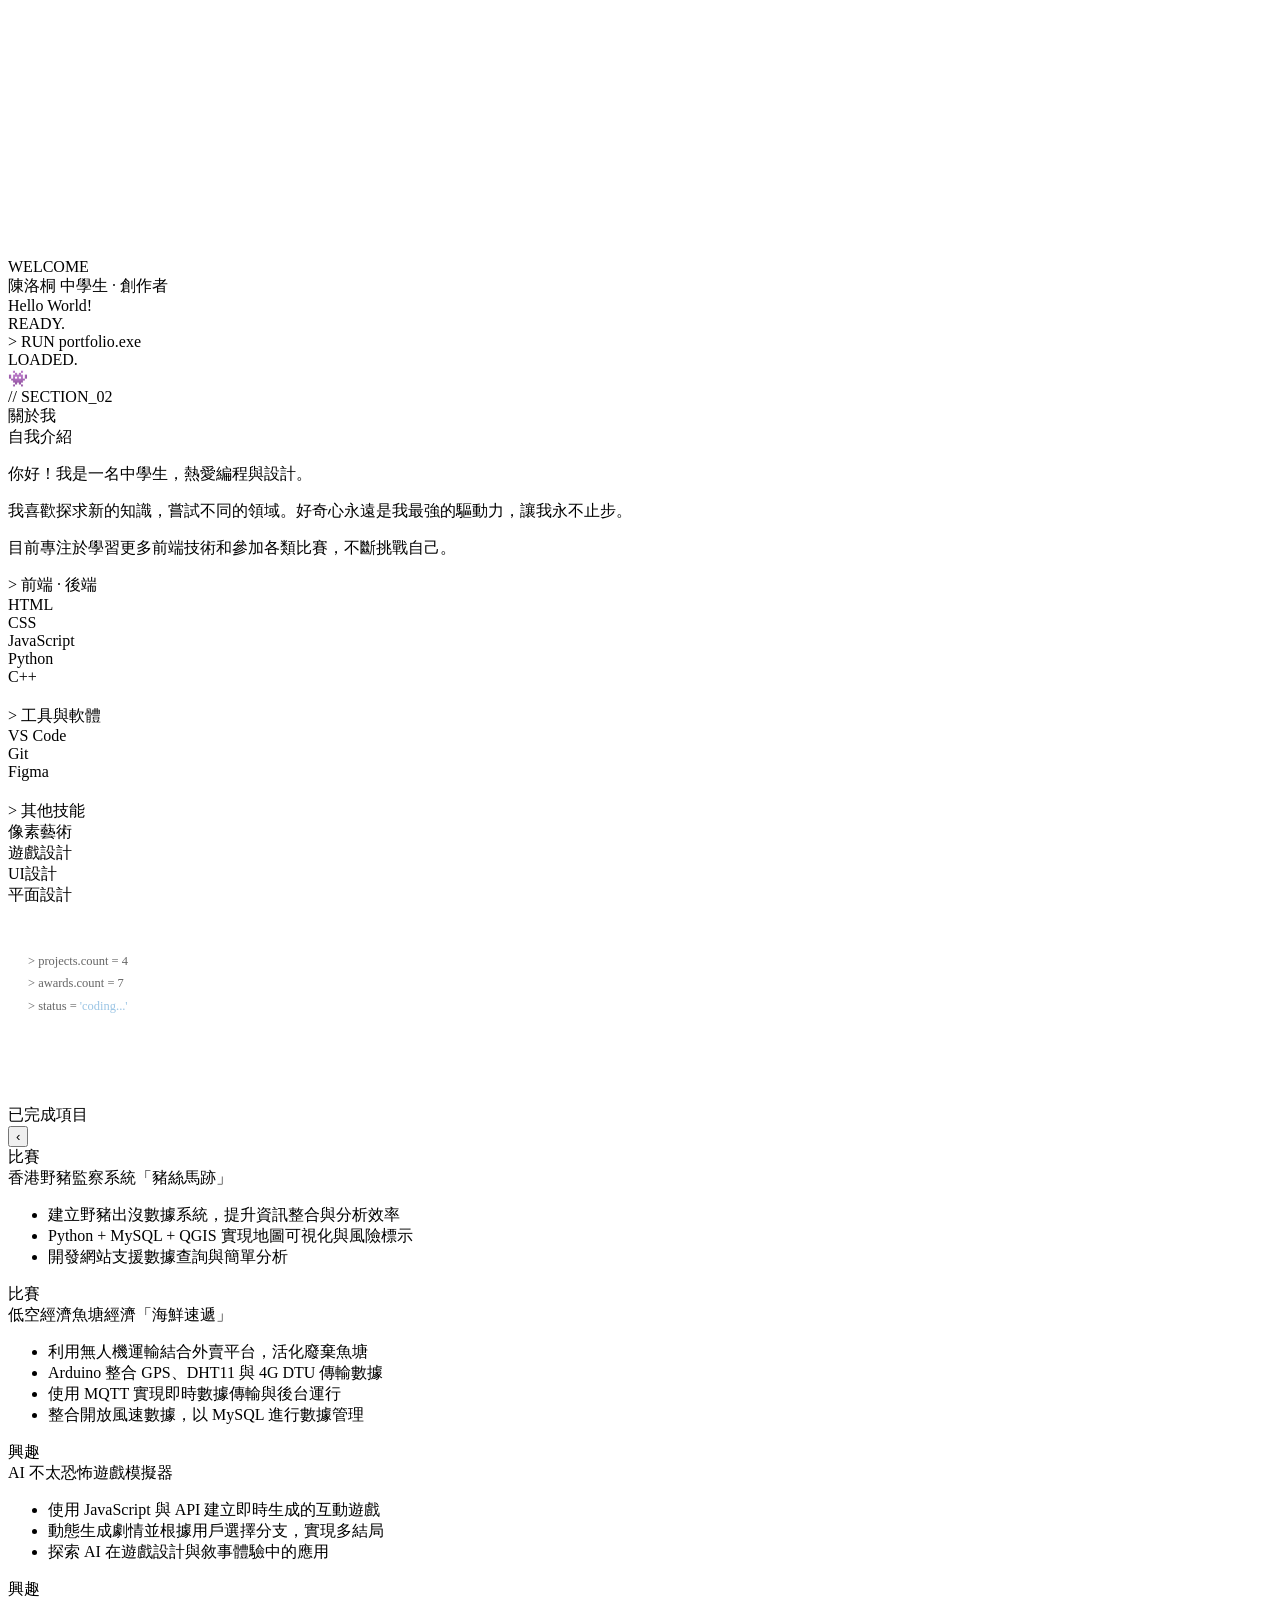
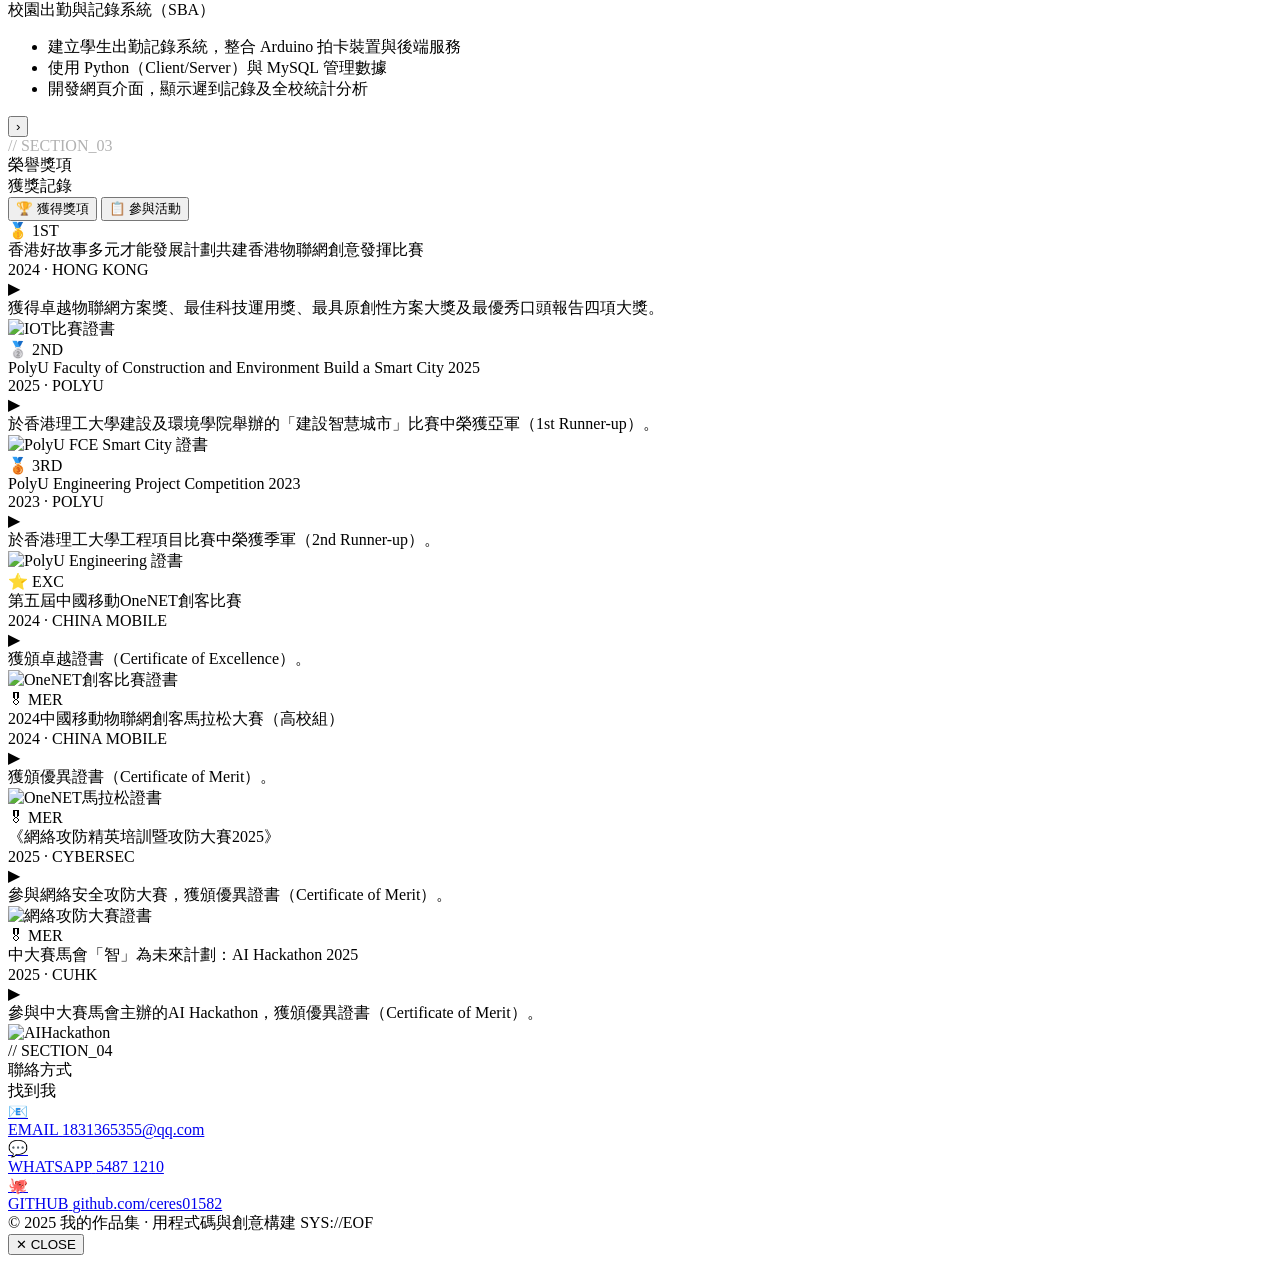
==== commit 6c273ea2: "Add files via upload" ====
--- a/index.html
+++ b/index.html
@@ -268,7 +268,7 @@
              data-en="Won 1st Place / Champion, also awarded Best IoT Solution, Best Technology Application, Most Original Solution, and Best Oral Presentation.">
           獲得卓越物聯網方案獎、最佳科技運用獎、最具原創性方案大獎及最優秀口頭報告四項大獎。
         </div>
-        <div class="award-photo"><img src="../活動/iot.jpg" alt="IOT比賽證書" style="width:100%;height:100%;object-fit:cover;"></div>
+        <div class="award-photo"><img src="MyWeb/活動/iot.jpg" alt="IOT比賽證書" style="width:100%;height:100%;object-fit:cover;"></div>
       </div></div>
     </div>
 
@@ -293,7 +293,7 @@
              data-en="Awarded 1st Runner-up in the PolyU FCE Build a Smart City Competition 2025.">
           於香港理工大學建設及環境學院舉辦的「建設智慧城市」比賽中榮獲亞軍（1st Runner-up）。
         </div>
-        <div class="award-photo"><img src="../活動/lsgi.jpg" alt="PolyU FCE Smart City 證書" style="width:100%;height:100%;object-fit:cover;"></div>
+        <div class="award-photo"><img src="MyWeb/活動/lsgi.jpg" alt="PolyU FCE Smart City 證書" style="width:100%;height:100%;object-fit:cover;"></div>
       </div></div>
     </div>
 
@@ -318,7 +318,7 @@
              data-en="Awarded 2nd Runner-up in the PolyU Engineering Project Competition 2023.">
           於香港理工大學工程項目比賽中榮獲季軍（2nd Runner-up）。
         </div>
-        <div class="award-photo"><img src="../證書/poly_Engineering.jpg" alt="PolyU Engineering 證書" style="width:100%;height:100%;object-fit:cover;"></div>
+        <div class="award-photo"><img src="MyWeb/證書/poly_Engineering.jpg" alt="PolyU Engineering 證書" style="width:100%;height:100%;object-fit:cover;"></div>
       </div></div>
     </div>
 
@@ -343,7 +343,7 @@
              data-en="Awarded Certificate of Excellence.">
           獲頒卓越證書（Certificate of Excellence）。
         </div>
-        <div class="award-photo"><img src="../活動/onenet.jpg" alt="OneNET創客比賽證書" style="width:100%;height:100%;object-fit:cover;"></div>
+        <div class="award-photo"><img src="MyWeb/活動/onenet.jpg" alt="OneNET創客比賽證書" style="width:100%;height:100%;object-fit:cover;"></div>
       </div></div>
     </div>
 
@@ -368,7 +368,7 @@
              data-en="Awarded Certificate of Merit.">
           獲頒優異證書（Certificate of Merit）。
         </div>
-        <div class="award-photo"><img src="../活動/馬拉松.jpg" alt="OneNET馬拉松證書" style="width:100%;height:100%;object-fit:cover;"></div>
+        <div class="award-photo"><img src="MyWeb/活動/馬拉松.jpg" alt="OneNET馬拉松證書" style="width:100%;height:100%;object-fit:cover;"></div>
       </div></div>
     </div>
 
@@ -393,7 +393,7 @@
              data-en="Participated in the Cyber Attack &amp; Defense Elite Competition 2025, awarded Certificate of Merit.">
           參與網絡安全攻防大賽，獲頒優異證書（Certificate of Merit）。
         </div>
-        <div class="award-photo"><img src="../證書/飛入尋常百姓家.jpg" alt="網絡攻防大賽證書" style="width:100%;height:100%;object-fit:cover;"></div>
+        <div class="award-photo"><img src="MyWeb/證書/飛入尋常百姓家.jpg" alt="網絡攻防大賽證書" style="width:100%;height:100%;object-fit:cover;"></div>
       </div></div>
     </div>
 
@@ -418,7 +418,7 @@
              data-en="Participated in the CUHK Jockey Club AI Hackathon 2025, awarded Certificate of Merit.">
           參與中大賽馬會主辦的AI Hackathon，獲頒優異證書（Certificate of Merit）。
         </div>
-        <div class="award-photo"><img src="../活動/hackthon.jpg" alt="AIHackathon" style="width:100%;height:100%;object-fit:cover;"></div>
+        <div class="award-photo"><img src="MyWeb/活動/hackthon.jpg" alt="AIHackathon" style="width:100%;height:100%;object-fit:cover;"></div>
       </div></div>
     </div>
 
@@ -444,9 +444,9 @@
       </div>
       <div class="award-detail"><div class="award-detail-inner">
         <div class="award-desc"
-             data-zh="參與青年科技人才培育計劃實習體驗項目。"
+             data-zh="參與青年科技人才培育計劃實習體驗項目，獲頒參與證書。"
              data-en="Participated in the Young Tech Talents Nurturing Scheme Internship Taster Program 2025, awarded Certificate of Participation.">
-          參與青年科技人才培育計劃實習體驗項目。
+          參與青年科技人才培育計劃實習體驗項目，獲頒參與證書。
         </div>
       </div></div>
     </div>
@@ -472,7 +472,7 @@
              data-en="Consistently participated in school clubs and activities related to Robotics, Engineering, Computer Science, and IT from 2023 to 2025.">
           持續參與校內STEM相關學會與活動，涵蓋2023至2025年度。
         </div>
-        <div class="award-photo"><img src="../活動/Openday.png" alt="Openday" style="width:100%;height:100%;object-fit:cover;"></div>
+        <div class="award-photo"><img src="MyWeb/活動/Openday.png" alt="Openday" style="width:100%;height:100%;object-fit:cover;"></div>
       </div></div>
     </div>
 
